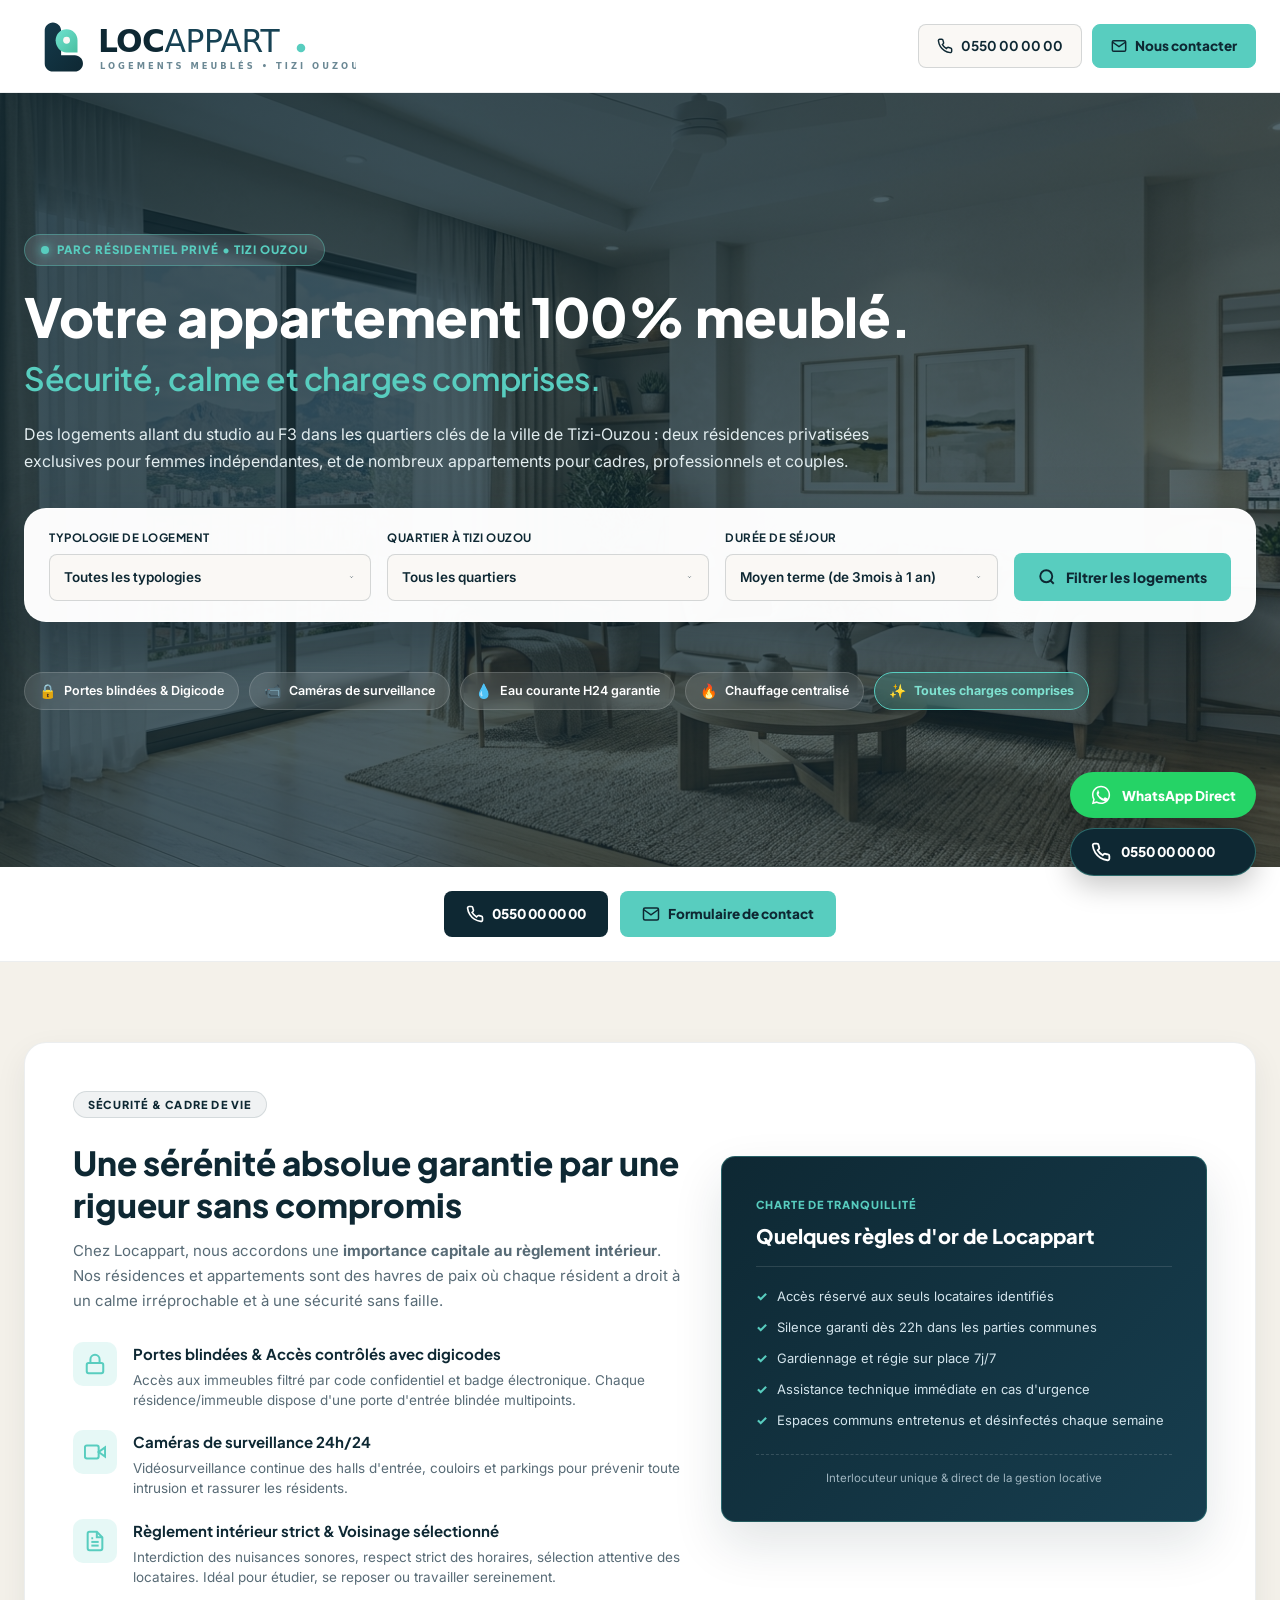
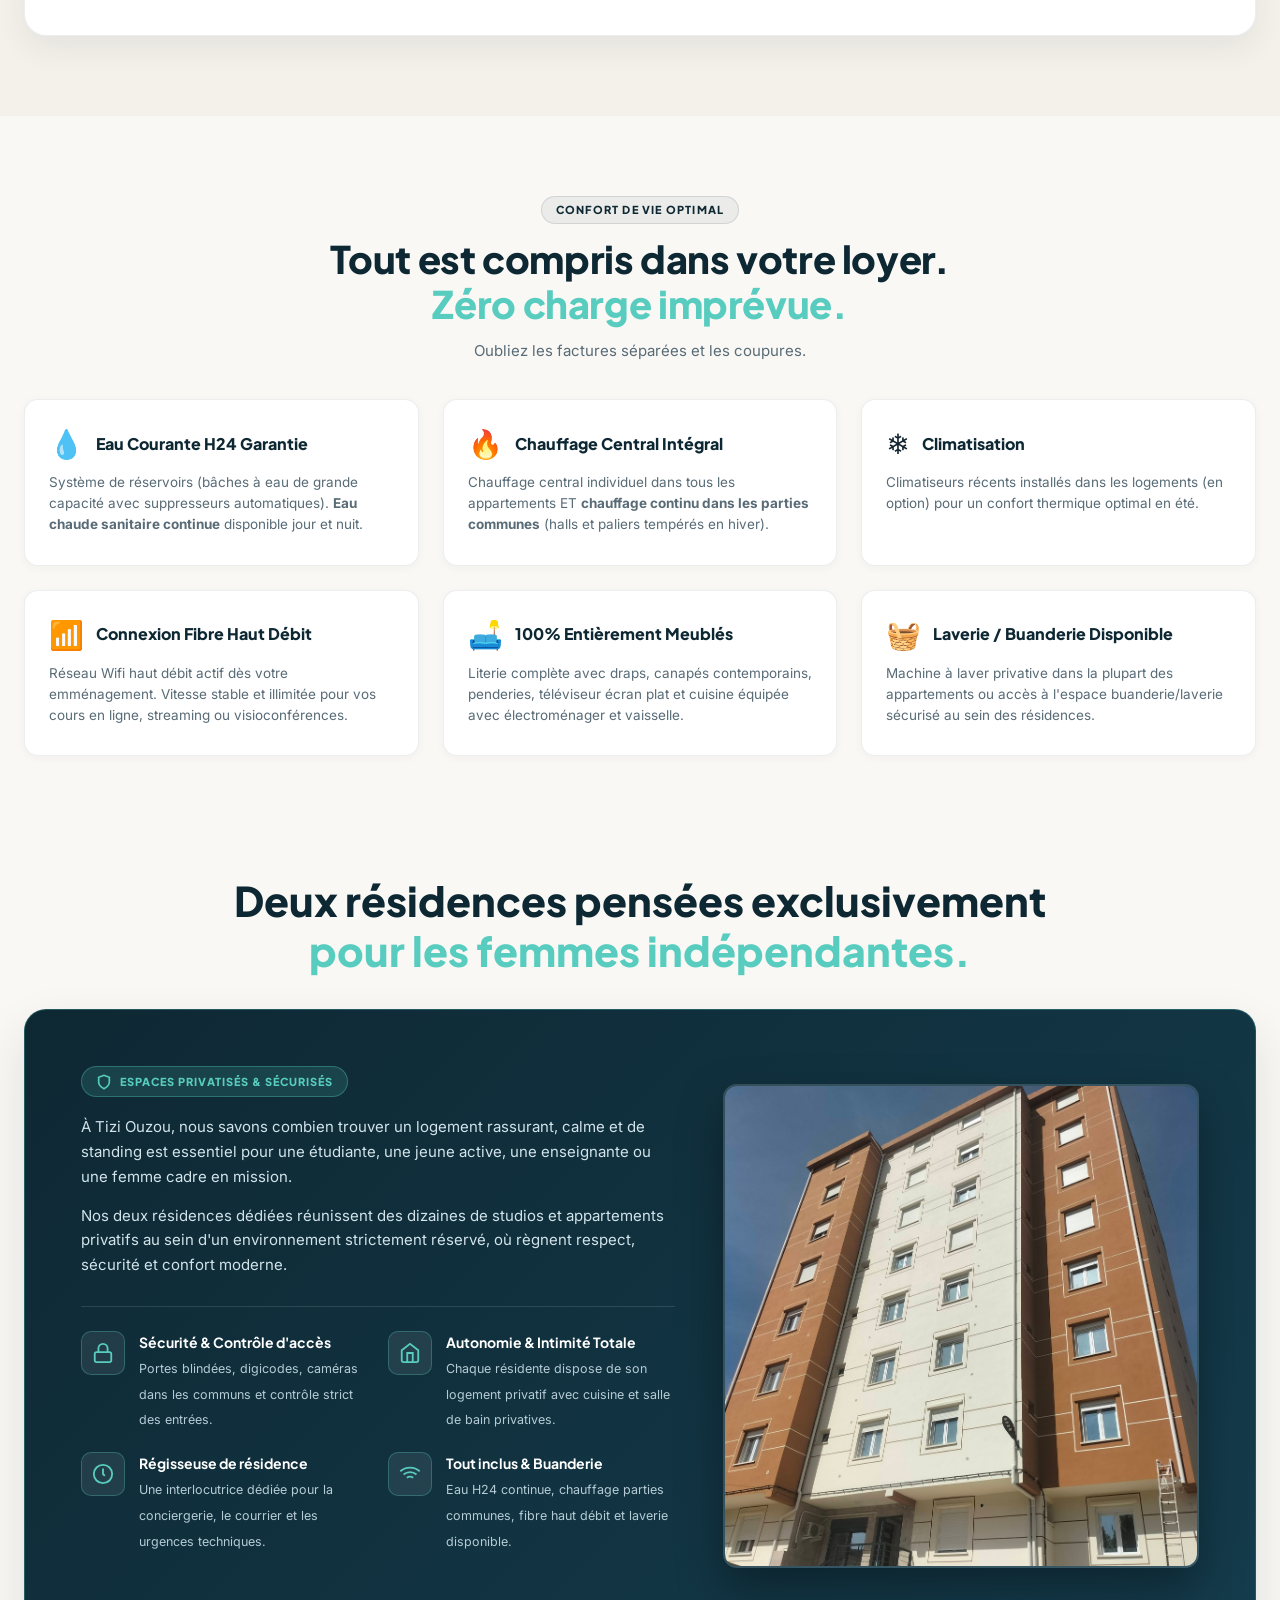
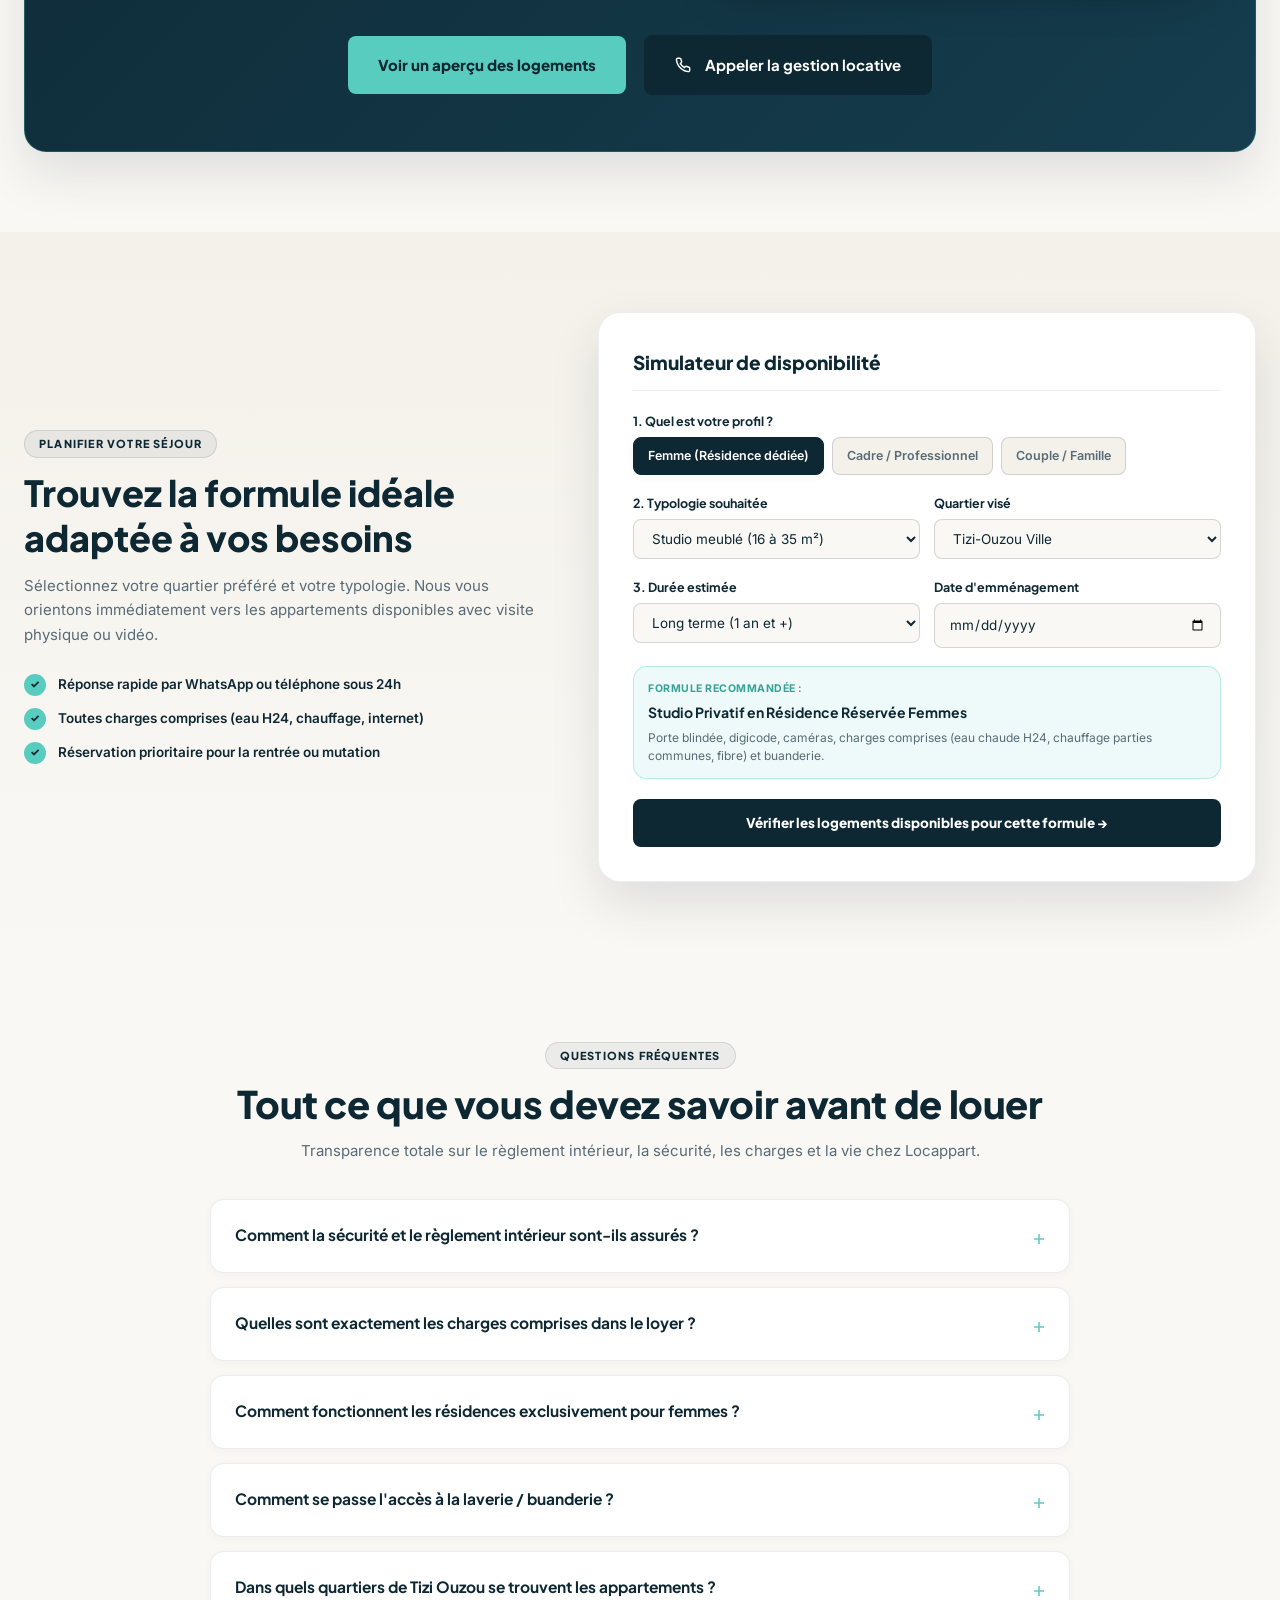
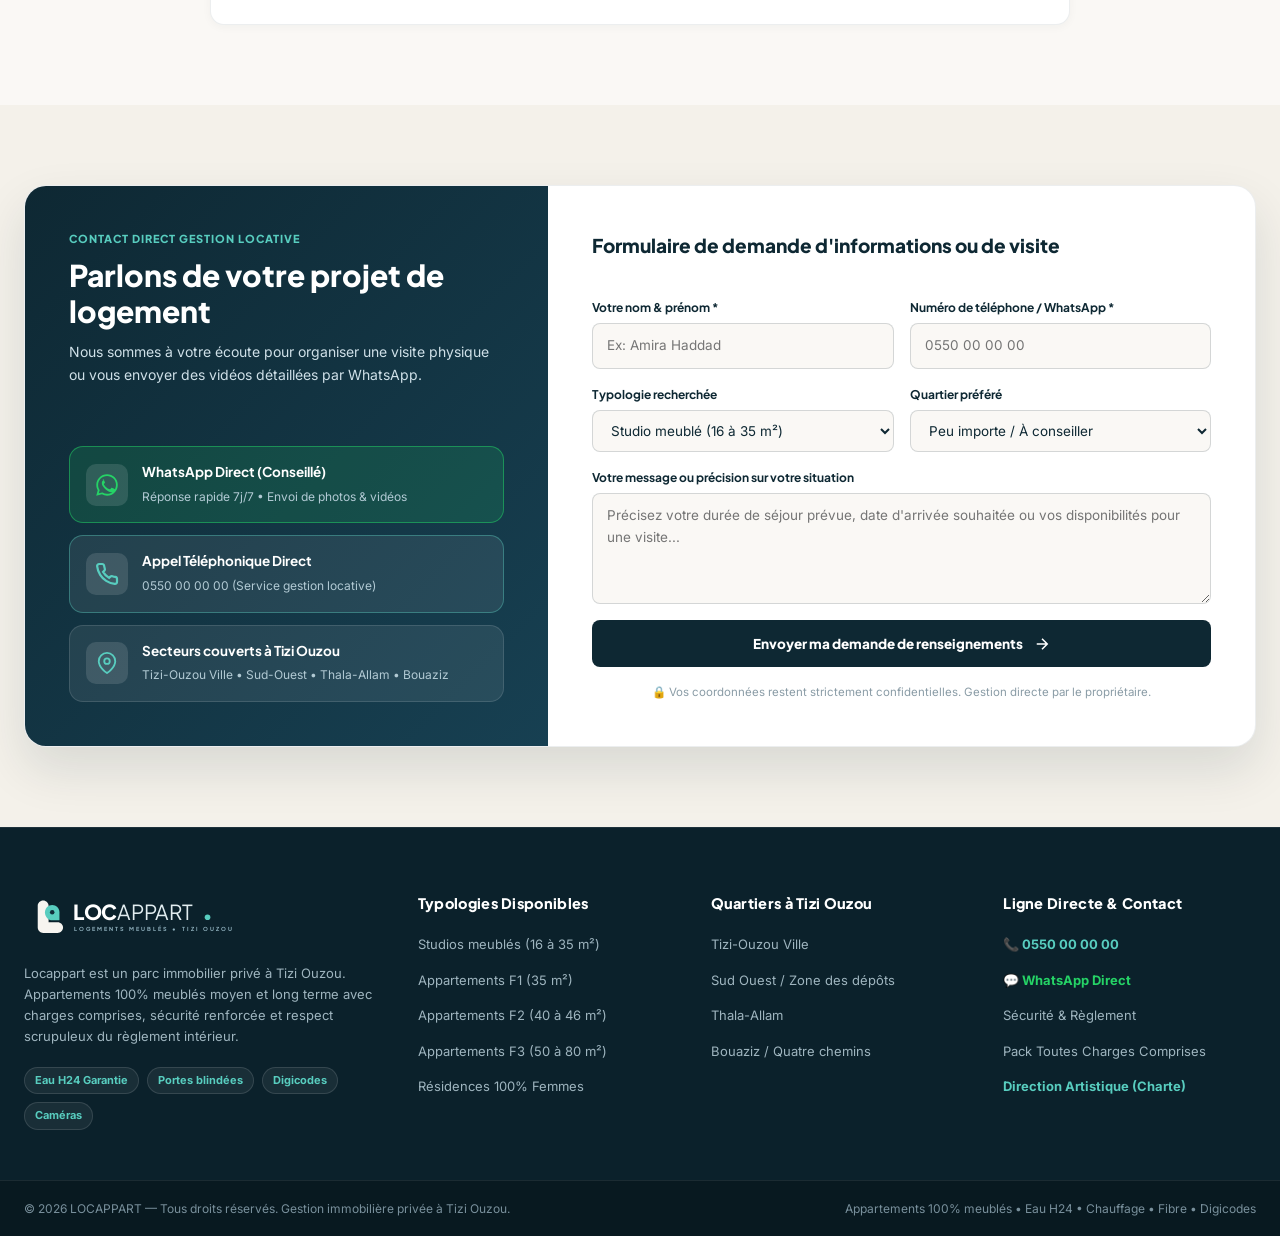
==== index.html @ fd41e1b0 "Add files via upload" ====
<!DOCTYPE html>
<html lang="fr">
<head>
  <meta charset="UTF-8">
  <meta name="viewport" content="width=device-width, initial-scale=1.0">
  <title>LOCAPPART — Location d'Appartements Meublés &amp; Résidences à Tizi Ouzou</title>
  <meta name="description" content="Locappart : appartements 100% meublés à Tizi Ouzou avec charges comprises (eau H24, chauffage central, fibre, clim). Résidences sécurisées réservées aux femmes, studios (16-35m²), F1 (35m²), F2 (40-46m²) et F3 (50-80m²).">
  <link rel="icon" type="image/svg+xml" href="assets/logos/final/favicon.svg">
  
  <!-- Polices Google Fonts : Plus Jakarta Sans & Inter -->
  <link rel="preconnect" href="https://fonts.googleapis.com">
  <link rel="preconnect" href="https://fonts.gstatic.com" crossorigin>
  <link href="https://fonts.googleapis.com/css2?family=Inter:wght@300;400;500;600;700&family=Plus+Jakarta+Sans:wght@400;500;600;700;800&display=swap" rel="stylesheet">
  
  <link rel="stylesheet" href="site.css">
</head>
<body>
  <!-- Toast Notification -->
  <div id="site-toast" class="site-toast" role="alert" aria-live="polite"></div>

  <!-- FLOATING QUICK CONTACT BAR (TEL + WHATSAPP EN AVANT) -->
  <div class="floating-contact-bar" id="floating-contact-bar">
    <a href="https://wa.me/213550000000?text=Bonjour%20Locappart,%20je%20souhaite%20des%20renseignements%20sur%20vos%20logements%20meubl%C3%A9s" target="_blank" rel="noopener noreferrer" class="float-btn float-whatsapp" title="Échanger directement par WhatsApp">
      <svg width="22" height="22" viewBox="0 0 24 24" fill="currentColor"><path d="M12.04 2C6.58 2 2.13 6.45 2.13 11.91C2.13 13.66 2.59 15.36 3.45 16.86L2.05 22L7.3 20.62C8.75 21.41 10.38 21.83 12.04 21.83C17.5 21.83 21.95 17.38 21.95 11.92C21.95 9.27 20.92 6.78 19.05 4.91C17.18 3.04 14.69 2 12.04 2M12.05 3.67C14.25 3.67 16.31 4.53 17.87 6.09C19.42 7.65 20.28 9.72 20.28 11.92C20.28 16.46 16.58 20.15 12.04 20.15C10.56 20.15 9.11 19.76 7.85 19L7.55 18.83L4.43 19.65L5.26 16.61L5.06 16.29C4.24 14.99 3.81 13.47 3.81 11.91C3.81 7.37 7.5 3.67 12.05 3.67M9.04 7.56C8.84 7.56 8.52 7.63 8.25 7.93C7.99 8.22 7.23 8.93 7.23 10.39C7.23 11.85 8.29 13.26 8.44 13.46C8.59 13.66 10.5 16.78 13.5 17.95C15.97 18.92 16.48 18.73 17.02 18.68C17.56 18.63 18.77 17.96 19.02 17.26C19.27 16.56 19.27 15.96 19.19 15.83C19.12 15.71 18.92 15.64 18.62 15.49C18.32 15.34 16.84 14.61 16.57 14.51C16.29 14.41 16.09 14.36 15.89 14.66C15.69 14.96 15.12 15.64 14.95 15.84C14.77 16.04 14.6 16.06 14.3 15.91C14 15.76 12.75 15.35 11.26 14.02C10.1 12.98 9.32 11.69 9.17 11.44C9.02 11.19 9.15 11.05 9.3 10.9C9.44 10.76 9.61 10.53 9.76 10.36C9.91 10.19 9.96 10.06 10.06 9.86C10.16 9.66 10.11 9.49 10.04 9.34C9.96 9.19 9.36 7.72 9.11 7.12C8.87 6.54 8.62 6.62 8.44 6.61C8.26 6.61 8.06 6.61 7.86 6.61L9.04 7.56Z"/></svg>
      <span class="float-label">WhatsApp Direct</span>
    </a>
    <a href="tel:+213550000000" class="float-btn float-phone" title="Appeler la gestion locative">
      <svg width="20" height="20" viewBox="0 0 24 24" fill="none" stroke="currentColor" stroke-width="2.2"><path d="M22 16.92v3a2 2 0 01-2.18 2 19.79 19.79 0 01-8.63-3.07 19.5 19.5 0 01-6-6 19.79 19.79 0 01-3.07-8.67A2 2 0 014.11 2h3a2 2 0 012 1.72 12.84 12.84 0 00.7 2.81 2 2 0 01-.45 2.11L8.09 9.91a16 16 0 006 6l1.27-1.27a2 2 0 012.11-.45 12.84 12.84 0 002.81.7A2 2 0 0122 16.92z"></path></svg>
      <span class="float-label">0550 00 00 00</span>
    </a>
  </div>

  <!-- NAVIGATION HEADER -->
  <header class="site-header" id="site-header">
    <div class="header-container">
      <!-- Logo officiel validé -->
      <a href="#accueil" class="brand-logo-link" aria-label="Retour à l'accueil Locappart">
        <img class="brand-logo-svg" src="assets/logos/final/logo-horizontal-light.svg" alt="Locappart — Logements meublés à Tizi Ouzou">
      </a>

      <!-- Actions Header : Appel direct + Bouton formulaire de contact -->
      <div class="header-actions">
        <a href="tel:+213550000000" class="btn-phone-header" title="Appeler directement la gestion locative">
          <svg width="16" height="16" viewBox="0 0 24 24" fill="none" stroke="currentColor" stroke-width="2.2"><path d="M22 16.92v3a2 2 0 01-2.18 2 19.79 19.79 0 01-8.63-3.07 19.5 19.5 0 01-6-6 19.79 19.79 0 01-3.07-8.67A2 2 0 014.11 2h3a2 2 0 012 1.72 12.84 12.84 0 00.7 2.81 2 2 0 01-.45 2.11L8.09 9.91a16 16 0 006 6l1.27-1.27a2 2 0 012.11-.45 12.84 12.84 0 002.81.7A2 2 0 0122 16.92z"></path></svg>
          <span class="header-phone-txt">0550 00 00 00</span>
        </a>
        <a href="#contact" class="btn-contact-header" title="Accéder au formulaire de contact">
          <svg width="16" height="16" viewBox="0 0 24 24" fill="none" stroke="currentColor" stroke-width="2.2"><path d="M4 4h16c1.1 0 2 .9 2 2v12c0 1.1-.9 2-2 2H4c-1.1 0-2-.9-2-2V6c0-1.1.9-2 2-2z"></path><polyline points="22,6 12,13 2,6"></polyline></svg>
          <span>Nous contacter</span>
        </a>
      </div>
    </div>
  </header>

  <main>
    <!-- HERO SECTION -->
    <section class="hero-section" id="accueil">
      <div class="hero-background-wrapper">
        <img src="assets/images/apt_living_room_1793132217045.jpg" alt="Appartement meublé de standing à Tizi Ouzou" class="hero-bg-img">
        <div class="hero-overlay"></div>
      </div>

      <div class="hero-container">
        <div class="hero-badge">
          <span class="pulse-dot"></span>
          <span>PARC RÉSIDENTIEL PRIVÉ • TIZI OUZOU</span>
        </div>

        <h1 class="hero-title">
          <span class="hero-title-main">Votre appartement 100% meublé.</span>
          <span class="hero-title-sub">Sécurité, calme et charges comprises.</span>
        </h1>

        <p class="hero-subtitle">
          Des logements allant du studio au F3 dans les quartiers clés de la ville de Tizi-Ouzou : deux résidences privatisées exclusives pour femmes indépendantes, et de nombreux appartements pour cadres, professionnels et couples.
        </p>

        <!-- Barre de recherche rapide & filtres interactifs -->
        <div class="search-filter-card" role="search">
          <div class="search-field">
            <label for="filter-type" class="search-label">Typologie de logement</label>
            <div class="select-wrapper">
              <select id="filter-type" class="search-select">
                <option value="all">Toutes les typologies</option>
                <option value="studio">Studios meublés (16 à 35 m²)</option>
                <option value="f1">F1 meublés (35 m²)</option>
                <option value="f2">F2 meublés (40 à 46 m²)</option>
                <option value="f3">F3 meublés (50 à 80 m²)</option>
                <option value="femme">Résidences Réservées Femmes</option>
              </select>
            </div>
          </div>

          <div class="search-field">
            <label for="filter-location" class="search-label">Quartier à Tizi Ouzou</label>
            <div class="select-wrapper">
              <select id="filter-location" class="search-select">
                <option value="all">Tous les quartiers</option>
                <option value="tizi-ville">Tizi-Ouzou Ville</option>
                <option value="sud-ouest">Sud Ouest / Zone des dépôts</option>
                <option value="thala-allam">Thala-Allam</option>
                <option value="bouaziz">Bouaziz / Quatre chemins</option>
              </select>
            </div>
          </div>

          <div class="search-field">
            <label for="filter-duration" class="search-label">Durée de séjour</label>
            <div class="select-wrapper">
              <select id="filter-duration" class="search-select">
                <option value="moyen">Moyen terme (de 3mois à 1 an)</option>
                <option value="long">Long terme (1an et +)</option>
              </select>
            </div>
          </div>

          <button type="button" class="search-submit-btn" id="btn-hero-search">
            <svg width="18" height="18" viewBox="0 0 24 24" fill="none" stroke="currentColor" stroke-width="2.5"><circle cx="11" cy="11" r="8"></circle><path d="M21 21l-4.35-4.35"></path></svg>
            <span>Filtrer les logements</span>
          </button>
        </div>

        <!-- Engagements Clés sous le Hero -->
        <div class="hero-highlights-strip">
          <div class="highlight-capsule">
            <span class="capsule-icon">🔒</span>
            <span>Portes blindées &amp; Digicode</span>
          </div>
          <div class="highlight-capsule">
            <span class="capsule-icon">📹</span>
            <span>Caméras de surveillance</span>
          </div>
          <div class="highlight-capsule">
            <span class="capsule-icon">💧</span>
            <span>Eau courante H24 garantie</span>
          </div>
          <div class="highlight-capsule">
            <span class="capsule-icon">🔥</span>
            <span>Chauffage centralisé</span>
          </div>
          <div class="highlight-capsule capsule-accent">
            <span class="capsule-icon">✨</span>
            <span>Toutes charges comprises</span>
          </div>
        </div>

      </div>
    </section>

    <!-- BANNIÈRE DE CONTACT RAPIDE : TÉLÉPHONE & CONTACT MIS EN AVANT -->
    <section class="section-quick-cta">
      <div class="section-container">
        <div class="quick-cta-bar">
          <div class="cta-bar-actions">
            <a href="tel:+213550000000" class="btn-cta-phone">
              <svg width="18" height="18" viewBox="0 0 24 24" fill="none" stroke="currentColor" stroke-width="2.2"><path d="M22 16.92v3a2 2 0 01-2.18 2 19.79 19.79 0 01-8.63-3.07 19.5 19.5 0 01-6-6 19.79 19.79 0 01-3.07-8.67A2 2 0 014.11 2h3a2 2 0 012 1.72 12.84 12.84 0 00.7 2.81 2 2 0 01-.45 2.11L8.09 9.91a16 16 0 006 6l1.27-1.27a2 2 0 012.11-.45 12.84 12.84 0 002.81.7A2 2 0 0122 16.92z"></path></svg>
              <span>0550 00 00 00</span>
            </a>
            <a href="#contact" class="btn-cta-contact">
              <svg width="18" height="18" viewBox="0 0 24 24" fill="none" stroke="currentColor" stroke-width="2"><path d="M4 4h16c1.1 0 2 .9 2 2v12c0 1.1-.9 2-2 2H4c-1.1 0-2-.9-2-2V6c0-1.1.9-2 2-2z"></path><polyline points="22,6 12,13 2,6"></polyline></svg>
              <span>Formulaire de contact</span>
            </a>
          </div>
        </div>
      </div>
    </section>

    <!-- SECTION FOCUS SÉCURITÉ, SÉRÉNITÉ & RÈGLEMENT INTÉRIEUR -->
    <section class="section-security" id="securite">
      <div class="section-container">
        
        <div class="security-box">
          <div class="security-text-col">
            <span class="section-pill">SÉCURITÉ &amp; CADRE DE VIE</span>
            <h2 class="security-title">Une sérénité absolue garantie par une rigueur sans compromis</h2>
            <p class="security-lead">
              Chez Locappart, nous accordons une <strong>importance capitale au règlement intérieur</strong>. Nos résidences et appartements sont des havres de paix où chaque résident a droit à un calme irréprochable et à une sécurité sans faille.
            </p>

            <div class="security-points-list">
              <div class="sec-point">
                <div class="sec-icon">
                  <svg width="22" height="22" viewBox="0 0 24 24" fill="none" stroke="#58CDBF" stroke-width="2.2"><rect x="3" y="11" width="18" height="11" rx="2" ry="2"></rect><path d="M7 11V7a5 5 0 0110 0v4"></path></svg>
                </div>
                <div class="sec-content">
                  <strong>Portes blindées &amp; Accès contrôlés avec digicodes</strong>
                  <p>Accès aux immeubles filtré par code confidentiel et badge électronique. Chaque résidence/immeuble dispose d'une porte d'entrée blindée multipoints.</p>
                </div>
              </div>

              <div class="sec-point">
                <div class="sec-icon">
                  <svg width="22" height="22" viewBox="0 0 24 24" fill="none" stroke="#58CDBF" stroke-width="2.2"><path d="M23 7l-7 5 7 5V7z"></path><rect x="1" y="5" width="15" height="14" rx="2" ry="2"></rect></svg>
                </div>
                <div class="sec-content">
                  <strong>Caméras de surveillance 24h/24</strong>
                  <p>Vidéosurveillance continue des halls d'entrée, couloirs et parkings pour prévenir toute intrusion et rassurer les résidents.</p>
                </div>
              </div>

              <div class="sec-point">
                <div class="sec-icon">
                  <svg width="22" height="22" viewBox="0 0 24 24" fill="none" stroke="#58CDBF" stroke-width="2.2"><path d="M14 2H6a2 2 0 00-2 2v16a2 2 0 002 2h12a2 2 0 002-2V8z"></path><polyline points="14 2 14 8 20 8"></polyline><line x1="16" y1="13" x2="8" y2="13"></line><line x1="16" y1="17" x2="8" y2="17"></line><polyline points="10 9 9 9 8 9"></polyline></svg>
                </div>
                <div class="sec-content">
                  <strong>Règlement intérieur strict &amp; Voisinage sélectionné</strong>
                  <p>Interdiction des nuisances sonores, respect strict des horaires, sélection attentive des locataires. Idéal pour étudier, se reposer ou travailler sereinement.</p>
                </div>
              </div>
            </div>
          </div>

          <div class="security-card-visual">
            <div class="residence-rule-card">
              <div class="rule-card-header">
                <span class="rule-badge">CHARTE DE TRANQUILLITÉ</span>
                <h4>Quelques règles d'or de Locappart</h4>
              </div>
              <ul class="rule-list">
                <li><span class="check-mark">✓</span> Accès réservé aux seuls locataires identifiés</li>
                <li><span class="check-mark">✓</span> Silence garanti dès 22h dans les parties communes</li>
                <li><span class="check-mark">✓</span> Gardiennage et régie sur place 7j/7</li>
                <li><span class="check-mark">✓</span> Assistance technique immédiate en cas d'urgence</li>
                <li><span class="check-mark">✓</span> Espaces communs entretenus et désinfectés chaque semaine</li>
              </ul>
              <div class="rule-card-footer">
                <span>Interlocuteur unique &amp; direct de la gestion locative</span>
              </div>
            </div>
          </div>
        </div>

      </div>
    </section>

    <!-- SECTION TOUT COMPRIS : CHARGES, EAU H24, CHAUFFAGE & INTERNET -->
    <section class="section-all-inclusive" id="charges-comprises">
      <div class="section-container">
        
        <div class="section-heading-center">
          <span class="section-pill">CONFORT DE VIE OPTIMAL</span>
          <h2 class="section-title">
            <span class="title-block">Tout est compris dans votre loyer.</span>
            <span class="title-block title-accent">Zéro charge imprévue.</span>
          </h2>
          <p class="section-subtitle">
            Oubliez les factures séparées et les coupures.
          </p>
        </div>

        <div class="inclusive-grid">
          
          <div class="inclusive-card">
            <div class="inclusive-card-header">
              <span class="inclusive-emoji">💧</span>
              <h3 class="inclusive-name">Eau Courante H24 Garantie</h3>
            </div>
            <p class="inclusive-text">
              Système de réservoirs (bâches à eau de grande capacité avec suppresseurs automatiques). <strong>Eau chaude sanitaire continue</strong> disponible jour et nuit.
            </p>
          </div>

          <div class="inclusive-card">
            <div class="inclusive-card-header">
              <span class="inclusive-emoji">🔥</span>
              <h3 class="inclusive-name">Chauffage Central Intégral</h3>
            </div>
            <p class="inclusive-text">
              Chauffage central individuel dans tous les appartements ET <strong>chauffage continu dans les parties communes</strong> (halls et paliers tempérés en hiver).
            </p>
          </div>

          <div class="inclusive-card">
            <div class="inclusive-card-header">
              <span class="inclusive-emoji">❄️</span>
              <h3 class="inclusive-name">Climatisation</h3>
            </div>
            <p class="inclusive-text">
              Climatiseurs récents installés dans les logements (en option) pour un confort thermique optimal en été.
            </p>
          </div>

          <div class="inclusive-card">
            <div class="inclusive-card-header">
              <span class="inclusive-emoji">📶</span>
              <h3 class="inclusive-name">Connexion Fibre Haut Débit</h3>
            </div>
            <p class="inclusive-text">
              Réseau Wifi haut débit actif dès votre emménagement. Vitesse stable et illimitée pour vos cours en ligne, streaming ou visioconférences.
            </p>
          </div>

          <div class="inclusive-card">
            <div class="inclusive-card-header">
              <span class="inclusive-emoji">🛋️</span>
              <h3 class="inclusive-name">100% Entièrement Meublés</h3>
            </div>
            <p class="inclusive-text">
              Literie complète avec draps, canapés contemporains, penderies, téléviseur écran plat et cuisine équipée avec électroménager et vaisselle.
            </p>
          </div>

          <div class="inclusive-card">
            <div class="inclusive-card-header">
              <span class="inclusive-emoji">🧺</span>
              <h3 class="inclusive-name">Laverie / Buanderie Disponible</h3>
            </div>
            <p class="inclusive-text">
              Machine à laver privative dans la plupart des appartements ou accès à l'espace buanderie/laverie sécurisé au sein des résidences.
            </p>
          </div>

        </div>

      </div>
    </section>

    <!-- SECTION FOCUS : LES 2 RÉSIDENCES EXCLUSIVEMENT RÉSERVÉES AUX FEMMES -->
    <section class="section-residence-women" id="residences-femmes">
      <div class="section-container">
        <h2 class="spotlight-section-title">
          <span class="spotlight-title-line">Deux résidences pensées exclusivement</span>
          <span class="spotlight-title-line spotlight-title-accent">pour les femmes indépendantes.</span>
        </h2>

        <div class="women-spotlight-card">
          <div class="spotlight-content">
            <div class="spotlight-badge spotlight-badge-text">
              <svg width="16" height="16" viewBox="0 0 24 24" fill="none" stroke="currentColor" stroke-width="2.5"><path d="M12 22s8-4 8-10V5l-8-3-8 3v7c0 6 8 10 8 10z"></path></svg>
              <span>ESPACES PRIVATISÉS &amp; SÉCURISÉS</span>
            </div>
            <p class="spotlight-text">
              À Tizi Ouzou, nous savons combien trouver un logement rassurant, calme et de standing est essentiel pour une étudiante, une jeune active, une enseignante ou une femme cadre en mission.
            </p>
            <p class="spotlight-text">
              Nos deux résidences dédiées réunissent des dizaines de studios et appartements privatifs au sein d'un environnement strictement réservé, où règnent respect, sécurité et confort moderne.
            </p>

            <div class="guarantees-grid">
              <div class="guarantee-item">
                <div class="guarantee-icon">
                  <svg width="22" height="22" viewBox="0 0 24 24" fill="none" stroke="#58CDBF" stroke-width="2"><rect x="3" y="11" width="18" height="11" rx="2" ry="2"></rect><path d="M7 11V7a5 5 0 0110 0v4"></path></svg>
                </div>
                <div>
                  <strong>Sécurité &amp; Contrôle d'accès</strong>
                  <span>Portes blindées, digicodes, caméras dans les communs et contrôle strict des entrées.</span>
                </div>
              </div>

              <div class="guarantee-item">
                <div class="guarantee-icon">
                  <svg width="22" height="22" viewBox="0 0 24 24" fill="none" stroke="#58CDBF" stroke-width="2"><path d="M3 9l9-7 9 7v11a2 2 0 01-2 2H5a2 2 0 01-2-2z"></path><polyline points="9 22 9 12 15 12 15 22"></polyline></svg>
                </div>
                <div>
                  <strong>Autonomie &amp; Intimité Totale</strong>
                  <span>Chaque résidente dispose de son logement privatif avec cuisine et salle de bain privatives.</span>
                </div>
              </div>

              <div class="guarantee-item">
                <div class="guarantee-icon">
                  <svg width="22" height="22" viewBox="0 0 24 24" fill="none" stroke="#58CDBF" stroke-width="2"><circle cx="12" cy="12" r="10"></circle><polyline points="12 6 12 12 14 14"></polyline></svg>
                </div>
                <div>
                  <strong>Régisseuse de résidence</strong>
                  <span>Une interlocutrice dédiée pour la conciergerie, le courrier et les urgences techniques.</span>
                </div>
              </div>

              <div class="guarantee-item">
                <div class="guarantee-icon">
                  <svg width="22" height="22" viewBox="0 0 24 24" fill="none" stroke="#58CDBF" stroke-width="2"><path d="M5 12.55a11 11 0 0114.08 0M1.42 9a16 16 0 0121.16 0M8.53 16.11a6 6 0 016.95 0M12 20h.01"></path></svg>
                </div>
                <div>
                  <strong>Tout inclus &amp; Buanderie</strong>
                  <span>Eau H24 continue, chauffage parties communes, fibre haut débit et laverie disponible.</span>
                </div>
              </div>
            </div>
          </div>

          <div class="spotlight-visual">
            <div class="spotlight-image-card">
              <img src="assets/images/738335356_122189694764906431_7431007184578968364_n.jpg" alt="Façade de la Résidence sécurisée Locappart à Tizi Ouzou" class="spotlight-main-img">
            </div>
          </div>

          <div class="spotlight-cta-row spotlight-cta-row-outside">
          <a href="#contact" class="btn-spotlight-primary">
            Voir un aperçu des logements
          </a>
          <a href="tel:+213550000000" class="btn-spotlight-secondary">
            <svg width="16" height="16" viewBox="0 0 24 24" fill="none" stroke="currentColor" stroke-width="2.2" aria-hidden="true"><path d="M22 16.92v3a2 2 0 01-2.18 2 19.79 19.79 0 01-8.63-3.07 19.5 19.5 0 01-6-6 19.79 19.79 0 01-3.07-8.67A2 2 0 014.11 2h3a2 2 0 012 1.72 12.84 12.84 0 00.7 2.81 2 2 0 01-.45 2.11L8.09 9.91a16 16 0 006 6l1.27-1.27a2 2 0 012.11-.45 12.84 12.84 0 002.81.7A2 2 0 0122 16.92z"></path></svg>
            Appeler la gestion locative
          </a>
          </div>
        </div>
      </div>
    </section>

    <!-- SECTION CATALOGUE DES LOGEMENTS supprimée à la demande -->

    <!-- SECTION SIMULATEUR DE SÉJOUR -->
    <section class="section-simulator" id="simulateur">
      <div class="section-container">
        
        <div class="simulator-layout">
          
          <div class="simulator-text">
            <span class="section-pill">PLANIFIER VOTRE SÉJOUR</span>
            <h2 class="simulator-title">Trouvez la formule idéale adaptée à vos besoins</h2>
            <p class="simulator-desc">
              Sélectionnez votre quartier préféré et votre typologie. Nous vous orientons immédiatement vers les appartements disponibles avec visite physique ou vidéo.
            </p>

            <div class="simulator-bullet-points">
              <div class="sim-bullet">
                <span class="bullet-check">✓</span>
                <span>Réponse rapide par WhatsApp ou téléphone sous 24h</span>
              </div>
              <div class="sim-bullet">
                <span class="bullet-check">✓</span>
                <span>Toutes charges comprises (eau H24, chauffage, internet)</span>
              </div>
              <div class="sim-bullet">
                <span class="bullet-check">✓</span>
                <span>Réservation prioritaire pour la rentrée ou mutation</span>
              </div>
            </div>
          </div>

          <div class="simulator-card">
            <form id="stay-simulator-form" class="sim-form">
              <h3 class="sim-form-title">Simulateur de disponibilité</h3>
              
              <div class="sim-group">
                <label class="sim-label">1. Quel est votre profil ?</label>
                <div class="radio-chips-group">
                  <label class="chip-label">
                    <input type="radio" name="sim-profile" value="femme" checked>
                    <span class="chip-text">Femme (Résidence dédiée)</span>
                  </label>
                  <label class="chip-label">
                    <input type="radio" name="sim-profile" value="cadre">
                    <span class="chip-text">Cadre / Professionnel</span>
                  </label>
                  <label class="chip-label">
                    <input type="radio" name="sim-profile" value="couple">
                    <span class="chip-text">Couple / Famille</span>
                  </label>
                </div>
              </div>

              <div class="sim-row-2">
                <div class="sim-group">
                  <label class="sim-label" for="sim-room-type">2. Typologie souhaitée</label>
                  <select id="sim-room-type" class="sim-input" required>
                    <option value="studio">Studio meublé (16 à 35 m²)</option>
                    <option value="f1">F1 meublé (35 m²)</option>
                    <option value="f2">F2 meublé (40 à 46 m²)</option>
                    <option value="f3">F3 standing (50 à 80 m²)</option>
                  </select>
                </div>

                <div class="sim-group">
                  <label class="sim-label" for="sim-location-select">Quartier visé</label>
                  <select id="sim-location-select" class="sim-input" required>
                    <option value="tizi-ville">Tizi-Ouzou Ville</option>
                    <option value="sud-ouest">Sud Ouest / Zone dépôts</option>
                    <option value="thala-allam">Thala-Allam</option>
                    <option value="bouaziz">Bouaziz / 4 Chemins</option>
                  </select>
                </div>
              </div>

              <div class="sim-row-2">
                <div class="sim-group">
                  <label class="sim-label" for="sim-duration-select">3. Durée estimée</label>
                  <select id="sim-duration-select" class="sim-input" required>
                    <option value="moyen">Moyen terme (1 à 3 mois)</option>
                    <option value="semestre">Semestre (4 à 6 mois)</option>
                    <option value="annuel" selected>Long terme (1 an et +)</option>
                  </select>
                </div>
                <div class="sim-group">
                  <label class="sim-label" for="sim-start-date">Date d'emménagement</label>
                  <input type="date" id="sim-start-date" class="sim-input" required>
                </div>
              </div>

              <div class="sim-summary-box" id="sim-summary">
                <div class="summary-line">
                  <span class="sum-tag">Formule recommandée :</span>
                  <strong id="sum-result-title">Studio Privatif en Résidence Réservée Femmes</strong>
                </div>
                <p class="sum-sub" id="sum-result-desc">
                  Porte blindée, digicode, caméras, charges comprises (eau chaude H24, chauffage parties communes, fibre) et buanderie.
                </p>
              </div>

              <button type="submit" class="btn-submit-simulator">
                <span>Vérifier les logements disponibles pour cette formule →</span>
              </button>
            </form>
          </div>

        </div>

      </div>
    </section>

    <!-- SECTION FAQ INTERACTIVE -->
    <section class="section-faq" id="faq">
      <div class="section-container">
        
        <div class="section-heading-center">
          <span class="section-pill">QUESTIONS FRÉQUENTES</span>
          <h2 class="section-title">Tout ce que vous devez savoir avant de louer</h2>
          <p class="section-subtitle">
            Transparence totale sur le règlement intérieur, la sécurité, les charges et la vie chez Locappart.
          </p>
        </div>

        <div class="faq-accordion-wrapper">
          
          <div class="faq-item">
            <button class="faq-trigger" aria-expanded="false">
              <span>Comment la sécurité et le règlement intérieur sont-ils assurés ?</span>
              <span class="faq-chevron">+</span>
            </button>
            <div class="faq-answer">
              <p>
                La tranquillité de nos locataires est non négociable. Tous nos immeubles sont équipés de <strong>portes blindées</strong>, de <strong>digicodes d'accès sécurisés</strong> et de <strong>caméras de surveillance dans les parties communes</strong> (halls et paliers). Un règlement intérieur strict régit la vie des résidences : interdiction formelle du tapage nocturne, respect du voisinage et filtrage strict des visiteurs extérieurs.
              </p>
            </div>
          </div>

          <div class="faq-item">
            <button class="faq-trigger" aria-expanded="false">
              <span>Quelles sont exactement les charges comprises dans le loyer ?</span>
              <span class="faq-chevron">+</span>
            </button>
            <div class="faq-answer">
              <p>
                <strong>Toutes les charges courantes sont incluses dans le montant du loyer</strong> : eau courante H24 (avec réserve d'eau et suppresseur), eau chaude continue, chauffage central individuel et chauffage des parties communes, connexion internet fibre optique très haut débit, ainsi que l'entretien et l'éclairage hebdomadaire des communs. Vous n'avez aucune facture supplémentaire surprise.
              </p>
            </div>
          </div>

          <div class="faq-item">
            <button class="faq-trigger" aria-expanded="false">
              <span>Comment fonctionnent les résidences exclusivement pour femmes ?</span>
              <span class="faq-chevron">+</span>
            </button>
            <div class="faq-answer">
              <p>
                Nos deux résidences féminines sont strictement réservées aux femmes indépendantes (étudiantes universitaires, médecins internes, enseignantes, fonctionnaires et cadres). L'accès y est filtré et une régisseuse sur place veille à l'ordre, au respect mutuel et à l'assistance quotidienne.
              </p>
            </div>
          </div>

          <div class="faq-item">
            <button class="faq-trigger" aria-expanded="false">
              <span>Comment se passe l'accès à la laverie / buanderie ?</span>
              <span class="faq-chevron">+</span>
            </button>
            <div class="faq-answer">
              <p>
                Selon la typologie du logement choisi, vous disposez soit d'une <strong>machine à laver privative</strong> installée directement dans l'appartement (F1, F2, F3), soit d'un accès sécurisé à l'<strong>espace buanderie/laverie collectif</strong> réservé aux résidentes au sein de l'immeuble.
              </p>
            </div>
          </div>

          <div class="faq-item">
            <button class="faq-trigger" aria-expanded="false">
              <span>Dans quels quartiers de Tizi Ouzou se trouvent les appartements ?</span>
              <span class="faq-chevron">+</span>
            </button>
            <div class="faq-answer">
              <p>
                Nos logements sont idéalement implantés dans 4 secteurs stratégiques de Tizi Ouzou : <strong>Tizi-Ouzou ville</strong> (hyper-centre &amp; université), <strong>Sud Ouest / Zone des dépôts</strong> (accès facile et calme), <strong>Thala-Allam</strong> (résidentiel et verdoyant), et <strong>Bouaziz / Quatre chemins</strong> (carrefour dynamique avec tous les commerces).
              </p>
            </div>
          </div>

        </div>

      </div>
    </section>

    <!-- SECTION CONTACT & RÉSERVATION PAR TÉLÉPHONE / WHATSAPP -->
    <section class="section-contact" id="contact">
      <div class="section-container">
        
        <div class="contact-card-wrapper">
          
          <div class="contact-info-col">
            <div class="contact-brand">
              <span class="contact-pill">CONTACT DIRECT GESTION LOCATIVE</span>
              <h2 class="contact-title">Parlons de votre projet de logement</h2>
              <p class="contact-desc">
                Nous sommes à votre écoute pour organiser une visite physique ou vous envoyer des vidéos détaillées par WhatsApp.
              </p>
            </div>

            <div class="contact-channels">
              <a href="https://wa.me/213550000000?text=Bonjour%20Locappart,%20je%20souhaite%20des%20informations%20sur%20vos%20appartements%20meubl%C3%A9s" target="_blank" rel="noopener noreferrer" class="contact-channel-card whatsapp-highlight">
                <div class="ch-icon">
                  <svg width="26" height="26" viewBox="0 0 24 24" fill="currentColor"><path d="M12.04 2C6.58 2 2.13 6.45 2.13 11.91C2.13 13.66 2.59 15.36 3.45 16.86L2.05 22L7.3 20.62C8.75 21.41 10.38 21.83 12.04 21.83C17.5 21.83 21.95 17.38 21.95 11.92C21.95 9.27 20.92 6.78 19.05 4.91C17.18 3.04 14.69 2 12.04 2M12.05 3.67C14.25 3.67 16.31 4.53 17.87 6.09C19.42 7.65 20.28 9.72 20.28 11.92C20.28 16.46 16.58 20.15 12.04 20.15C10.56 20.15 9.11 19.76 7.85 19L7.55 18.83L4.43 19.65L5.26 16.61L5.06 16.29C4.24 14.99 3.81 13.47 3.81 11.91C3.81 7.37 7.5 3.67 12.05 3.67M9.04 7.56C8.84 7.56 8.52 7.63 8.25 7.93C7.99 8.22 7.23 8.93 7.23 10.39C7.23 11.85 8.29 13.26 8.44 13.46C8.59 13.66 10.5 16.78 13.5 17.95C15.97 18.92 16.48 18.73 17.02 18.68C17.56 18.63 18.77 17.96 19.02 17.26C19.27 16.56 19.27 15.96 19.19 15.83C19.12 15.71 18.92 15.64 18.62 15.49C18.32 15.34 16.84 14.61 16.57 14.51C16.29 14.41 16.09 14.36 15.89 14.66C15.69 14.96 15.12 15.64 14.95 15.84C14.77 16.04 14.6 16.06 14.3 15.91C14 15.76 12.75 15.35 11.26 14.02C10.1 12.98 9.32 11.69 9.17 11.44C9.02 11.19 9.15 11.05 9.3 10.9C9.44 10.76 9.61 10.53 9.76 10.36C9.91 10.19 9.96 10.06 10.06 9.86C10.16 9.66 10.11 9.49 10.04 9.34C9.96 9.19 9.36 7.72 9.11 7.12C8.87 6.54 8.62 6.62 8.44 6.61C8.26 6.61 8.06 6.61 7.86 6.61L9.04 7.56Z"/></svg>
                </div>
                <div>
                  <strong>WhatsApp Direct (Conseillé)</strong>
                  <span>Réponse rapide 7j/7 • Envoi de photos &amp; vidéos</span>
                </div>
              </a>

              <a href="tel:+213550000000" class="contact-channel-card phone-highlight">
                <div class="ch-icon">
                  <svg width="24" height="24" viewBox="0 0 24 24" fill="none" stroke="currentColor" stroke-width="2.2"><path d="M22 16.92v3a2 2 0 01-2.18 2 19.79 19.79 0 01-8.63-3.07 19.5 19.5 0 01-6-6 19.79 19.79 0 01-3.07-8.67A2 2 0 014.11 2h3a2 2 0 012 1.72 12.84 12.84 0 00.7 2.81 2 2 0 01-.45 2.11L8.09 9.91a16 16 0 006 6l1.27-1.27a2 2 0 012.11-.45 12.84 12.84 0 002.81.7A2 2 0 0122 16.92z"></path></svg>
                </div>
                <div>
                  <strong>Appel Téléphonique Direct</strong>
                  <span>0550 00 00 00 (Service gestion locative)</span>
                </div>
              </a>

              <div class="contact-channel-card">
                <div class="ch-icon">
                  <svg width="22" height="22" viewBox="0 0 24 24" fill="none" stroke="currentColor" stroke-width="2"><path d="M21 10c0 7-9 13-9 13s-9-6-9-13a9 9 0 0118 0z"></path><circle cx="12" cy="10" r="3"></circle></svg>
                </div>
                <div>
                  <strong>Secteurs couverts à Tizi Ouzou</strong>
                  <span>Tizi-Ouzou Ville • Sud-Ouest • Thala-Allam • Bouaziz</span>
                </div>
              </div>
            </div>
          </div>

          <div class="contact-form-col">
            <form id="main-contact-form" class="site-contact-form">
              <h3 class="form-heading">Formulaire de demande d'informations ou de visite</h3>
              
              <div class="form-row">
                <div class="form-field">
                  <label for="contact-name" class="field-label">Votre nom &amp; prénom *</label>
                  <input type="text" id="contact-name" class="field-input" placeholder="Ex: Amira Haddad" required>
                </div>
                <div class="form-field">
                  <label for="contact-phone" class="field-label">Numéro de téléphone / WhatsApp *</label>
                  <input type="tel" id="contact-phone" class="field-input" placeholder="0550 00 00 00" required>
                </div>
              </div>

              <div class="form-row">
                <div class="form-field">
                  <label for="contact-interest" class="field-label">Typologie recherchée</label>
                  <select id="contact-interest" class="field-input">
                    <option value="studio">Studio meublé (16 à 35 m²)</option>
                    <option value="f1">F1 meublé (35 m²)</option>
                    <option value="f2">F2 meublé (40 à 46 m²)</option>
                    <option value="f3">F3 meublé (50 à 80 m²)</option>
                    <option value="residence-femme">Résidence Réservée Femmes</option>
                  </select>
                </div>
                <div class="form-field">
                  <label for="contact-zone" class="field-label">Quartier préféré</label>
                  <select id="contact-zone" class="field-input">
                    <option value="indifferent">Peu importe / À conseiller</option>
                    <option value="tizi-ville">Tizi-Ouzou Ville</option>
                    <option value="sud-ouest">Sud Ouest / Zone des dépôts</option>
                    <option value="thala-allam">Thala-Allam</option>
                    <option value="bouaziz">Bouaziz / Quatre chemins</option>
                  </select>
                </div>
              </div>

              <div class="form-field">
                <label for="contact-message" class="field-label">Votre message ou précision sur votre situation</label>
                <textarea id="contact-message" class="field-input field-textarea" rows="4" placeholder="Précisez votre durée de séjour prévue, date d'arrivée souhaitée ou vos disponibilités pour une visite..."></textarea>
              </div>

              <button type="submit" class="btn-submit-contact">
                <span>Envoyer ma demande de renseignements</span>
                <svg width="18" height="18" viewBox="0 0 24 24" fill="none" stroke="currentColor" stroke-width="2"><path d="M5 12h14M12 5l7 7-7 7"></path></svg>
              </button>
              
              <span class="form-privacy-note">
                🔒 Vos coordonnées restent strictement confidentielles. Gestion directe par le propriétaire.
              </span>
            </form>
          </div>

        </div>

      </div>
    </section>
  </main>

  <!-- MODAL DÉTAILS D'UN LOGEMENT (Dynamique) -->
  <div class="modal-backdrop" id="property-modal" role="dialog" aria-modal="true" aria-hidden="true">
    <div class="modal-box">
      <button class="modal-close-btn" id="modal-close" aria-label="Fermer la modal">×</button>
      
      <div class="modal-content" id="modal-dynamic-content">
        <!-- Rempli dynamiquement par site.js -->
      </div>
    </div>
  </div>

  <!-- PIED DE PAGE DU SITE -->
  <footer class="site-footer">
    <div class="footer-container">
      
      <div class="footer-brand-col">
        <a href="#" class="footer-logo">
          <!-- Logo version sombre -->
          <svg viewBox="0 0 350 76" fill="none" width="220" height="48">
            <g transform="translate(6, 6) scale(0.72)">
              <path d="M22 22C22 15.3726 27.3726 10 34 10C40.6274 10 46 15.3726 46 22V58H66C72.6274 58 78 63.3726 78 70C78 76.6274 72.6274 82 66 82H34C27.3726 82 22 76.6274 22 70V22Z" fill="#F7F5F0"/>
              <path d="M38 36C38 27.1634 45.1634 20 54 20C62.8366 20 70 27.1634 70 36V54H54C45.1634 54 38 45.9543 38 36Z" fill="#58CDBF"/>
              <circle cx="54" cy="36" r="5" fill="#102D3A"/>
            </g>
            <g transform="translate(78, 0)">
              <text x="0" y="44" font-family="'Plus Jakarta Sans', system-ui, sans-serif" font-size="33" font-weight="800" fill="#FFFFFF" letter-spacing="-0.8">LOC</text>
              <text x="70" y="44" font-family="'Plus Jakarta Sans', system-ui, sans-serif" font-size="33" font-weight="400" fill="#E2EDF0" letter-spacing="-0.4">APPART</text>
              <circle cx="214" cy="40" r="4.5" fill="#58CDBF"/>
              <text x="2" y="62" font-family="'Plus Jakarta Sans', system-ui, sans-serif" font-size="8.8" font-weight="700" fill="#93B4C1" letter-spacing="3.2">LOGEMENTS MEUBLÉS • TIZI OUZOU</text>
            </g>
          </svg>
        </a>
        <p class="footer-tagline">
          Locappart est un parc immobilier privé à Tizi Ouzou. Appartements 100% meublés moyen et long terme avec charges comprises, sécurité renforcée et respect scrupuleux du règlement intérieur.
        </p>
        <div class="footer-social-links">
          <span class="social-tag">Eau H24 Garantie</span>
          <span class="social-tag">Portes blindées</span>
          <span class="social-tag">Digicodes</span>
          <span class="social-tag">Caméras</span>
        </div>
      </div>

      <div class="footer-links-col">
        <h4 class="footer-col-title">Typologies Disponibles</h4>
        <ul class="footer-nav-list">
          <li><a href="#logements" onclick="filterByTag('studio')">Studios meublés (16 à 35 m²)</a></li>
          <li><a href="#logements" onclick="filterByTag('f1')">Appartements F1 (35 m²)</a></li>
          <li><a href="#logements" onclick="filterByTag('f2')">Appartements F2 (40 à 46 m²)</a></li>
          <li><a href="#logements" onclick="filterByTag('f3')">Appartements F3 (50 à 80 m²)</a></li>
          <li><a href="#residences-femmes">Résidences 100% Femmes</a></li>
        </ul>
      </div>

      <div class="footer-links-col">
        <h4 class="footer-col-title">Quartiers à Tizi Ouzou</h4>
        <ul class="footer-nav-list">
          <li><span>Tizi-Ouzou Ville</span></li>
          <li><span>Sud Ouest / Zone des dépôts</span></li>
          <li><span>Thala-Allam</span></li>
          <li><span>Bouaziz / Quatre chemins</span></li>
        </ul>
      </div>

      <div class="footer-links-col">
        <h4 class="footer-col-title">Ligne Directe &amp; Contact</h4>
        <ul class="footer-nav-list">
          <li><a href="tel:+213550000000" style="color:#58CDBF; font-weight:700;">📞 0550 00 00 00</a></li>
          <li><a href="https://wa.me/213550000000" target="_blank" rel="noopener noreferrer" style="color:#25D366; font-weight:700;">💬 WhatsApp Direct</a></li>
          <li><a href="#securite">Sécurité &amp; Règlement</a></li>
          <li><a href="#charges-comprises">Pack Toutes Charges Comprises</a></li>
          <li><a href="brand-presentation.html" class="footer-da-link">Direction Artistique (Charte)</a></li>
        </ul>
      </div>

    </div>

    <div class="footer-bottom-bar">
      <div class="bottom-container">
        <span>&copy; 2026 LOCAPPART — Tous droits réservés. Gestion immobilière privée à Tizi Ouzou.</span>
        <span>Appartements 100% meublés • Eau H24 • Chauffage • Fibre • Digicodes</span>
      </div>
    </div>
  </footer>

  <script src="site.js"></script>
</body>
</html>
---- site.css ----
/* ==========================================================================
   LOCAPPART — SITE VITRINE OFFICIEL
   Design System & Feuille de Styles Principale
   Palette : Bleu Minéral (#0E2833) • Turquoise Solaire (#58CDBF) • Lin (#F7F5F0)
   ========================================================================== */

:root {
  /* Nuances Principales */
  --color-primary: #0E2833;
  --color-primary-light: #163B4B;
  --color-primary-dark: #081B23;
  
  --color-accent: #58CDBF;
  --color-accent-light: #7FE2D1;
  --color-accent-dark: #37A294;
  --color-accent-glow: rgba(88, 205, 191, 0.22);

  --color-whatsapp: #25D366;
  --color-whatsapp-dark: #1EBE5D;

  --color-terracotta: #C27A58;
  --color-gold: #E5A855;

  /* Surfaces & Fonds */
  --bg-body: #FAF8F5;
  --bg-card: #FFFFFF;
  --bg-surface-warm: #F4F1EA;
  --bg-surface-subtle: #EFECE4;
  --bg-dark-section: #0B212B;

  /* Textes */
  --text-main: #13242E;
  --text-secondary: #586B76;
  --text-muted: #8A9CA6;
  --text-inverse: #FFFFFF;

  /* Bordures */
  --border-light: rgba(14, 40, 51, 0.08);
  --border-medium: rgba(14, 40, 51, 0.16);
  --border-accent: rgba(88, 205, 191, 0.45);

  /* Typographies */
  --font-heading: 'Plus Jakarta Sans', system-ui, -apple-system, sans-serif;
  --font-body: 'Inter', system-ui, -apple-system, sans-serif;

  /* Rayons */
  --radius-sm: 8px;
  --radius-md: 14px;
  --radius-lg: 22px;
  --radius-full: 9999px;

  /* Ombres */
  --shadow-sm: 0 2px 10px rgba(14, 40, 51, 0.04);
  --shadow-md: 0 12px 32px rgba(14, 40, 51, 0.07);
  --shadow-lg: 0 22px 50px rgba(14, 40, 51, 0.12);
  --shadow-hover: 0 26px 60px rgba(14, 40, 51, 0.16);

  /* Transitions */
  --transition-fast: 0.2s cubic-bezier(0.16, 1, 0.3, 1);
  --transition-smooth: 0.35s cubic-bezier(0.16, 1, 0.3, 1);
}

/* Reset & Primitives */
*, *::before, *::after {
  box-sizing: border-box;
  margin: 0;
  padding: 0;
}

html {
  scroll-behavior: smooth;
  font-size: 16px;
}

body {
  font-family: var(--font-body);
  background-color: var(--bg-body);
  color: var(--text-main);
  line-height: 1.6;
  -webkit-font-smoothing: antialiased;
  -moz-osx-font-smoothing: grayscale;
  overflow-x: hidden;
}

img {
  max-width: 100%;
  height: auto;
  display: block;
}

a {
  color: inherit;
  text-decoration: none;
}

button, input, select, textarea {
  font: inherit;
}

.section-container {
  max-width: 1280px;
  margin: 0 auto;
  padding: 0 24px;
}

/* ==========================================================================
   FLOATING QUICK CONTACT BAR (WHATSAPP + TÉLÉPHONE)
   ========================================================================== */
.floating-contact-bar {
  position: fixed;
  bottom: 24px;
  right: 24px;
  display: flex;
  flex-direction: column;
  gap: 10px;
  z-index: 9998;
}

.float-btn {
  display: inline-flex;
  align-items: center;
  gap: 10px;
  padding: 12px 20px;
  border-radius: var(--radius-full);
  font-family: var(--font-heading);
  font-size: 13.5px;
  font-weight: 800;
  box-shadow: 0 10px 28px rgba(0, 0, 0, 0.22);
  transition: all var(--transition-fast);
}

.float-whatsapp {
  background: var(--color-whatsapp);
  color: #FFFFFF;
}

.float-whatsapp:hover {
  background: var(--color-whatsapp-dark);
  transform: translateY(-3px) scale(1.02);
  box-shadow: 0 14px 32px rgba(37, 211, 102, 0.4);
}

.float-phone {
  background: var(--color-primary);
  color: #FFFFFF;
  border: 1px solid rgba(88, 205, 191, 0.4);
}

.float-phone:hover {
  background: var(--color-primary-light);
  transform: translateY(-3px) scale(1.02);
  box-shadow: 0 14px 32px rgba(14, 40, 51, 0.35);
}

/* Toast */
.site-toast {
  position: fixed;
  bottom: 24px;
  left: 24px;
  background: var(--color-primary);
  color: #FFFFFF;
  padding: 14px 22px;
  border-radius: var(--radius-md);
  font-family: var(--font-heading);
  font-size: 13.5px;
  font-weight: 700;
  box-shadow: var(--shadow-lg);
  border: 1px solid var(--color-accent);
  opacity: 0;
  transform: translateY(20px);
  pointer-events: none;
  transition: all 0.3s ease;
  z-index: 10000;
}

.site-toast.show {
  opacity: 1;
  transform: translateY(0);
}

/* ==========================================================================
   BARRE SUPÉRIEURE D'ANNONCE
   ========================================================================== */
.top-announcement-bar {
  background: var(--color-primary-dark);
  color: #E2EDF0;
  padding: 8px 16px;
  font-size: 12.5px;
  border-bottom: 1px solid rgba(255, 255, 255, 0.08);
}

.announcement-content {
  max-width: 1280px;
  margin: 0 auto;
  display: flex;
  align-items: center;
  justify-content: center;
  gap: 14px;
  flex-wrap: wrap;
  text-align: center;
}

.announcement-pill {
  background: rgba(88, 205, 191, 0.2);
  color: var(--color-accent);
  border: 1px solid rgba(88, 205, 191, 0.4);
  font-size: 10px;
  font-weight: 800;
  letter-spacing: 0.8px;
  padding: 2px 8px;
  border-radius: var(--radius-full);
}

.announcement-phone {
  background: rgba(255, 255, 255, 0.12);
  color: var(--color-accent);
  font-weight: 700;
  padding: 2px 10px;
  border-radius: var(--radius-full);
  transition: all var(--transition-fast);
}

.announcement-phone:hover {
  background: var(--color-accent);
  color: var(--color-primary);
}

/* ==========================================================================
   HEADER DE NAVIGATION
   ========================================================================== */
.site-header {
  position: sticky;
  top: 0;
  background: rgba(255, 255, 255, 0.96);
  backdrop-filter: blur(16px);
  border-bottom: 1px solid var(--border-light);
  z-index: 1000;
  transition: all var(--transition-fast);
}

.site-header.scrolled {
  box-shadow: 0 8px 24px rgba(14, 40, 51, 0.08);
}

.header-container {
  max-width: 1320px;
  margin: 0 auto;
  padding: 10px 24px;
  display: flex;
  align-items: center;
  justify-content: space-between;
  gap: 20px;
}

.brand-logo-link {
  display: flex;
  align-items: center;
}

.brand-logo-svg {
  height: 72px;
  width: auto;
  max-width: 360px;
  display: block;
  transition: transform var(--transition-fast);
}

.brand-logo-link:hover .brand-logo-svg {
  transform: scale(1.02);
}

/* Actions Header */
.header-actions {
  display: flex;
  align-items: center;
  gap: 10px;
}

.btn-phone-header {
  display: inline-flex;
  align-items: center;
  gap: 8px;
  background: #FAF8F5;
  color: var(--color-primary);
  border: 1px solid var(--border-medium);
  padding: 10px 18px;
  border-radius: var(--radius-sm);
  font-family: var(--font-heading);
  font-size: 13.5px;
  font-weight: 700;
  transition: all var(--transition-fast);
}

.btn-phone-header:hover {
  background: var(--color-primary);
  color: #FFFFFF;
  border-color: var(--color-primary);
  box-shadow: 0 4px 14px rgba(14, 40, 51, 0.15);
}

.btn-contact-header {
  display: inline-flex;
  align-items: center;
  gap: 8px;
  background: var(--color-accent);
  color: var(--color-primary);
  border: 1px solid var(--color-accent);
  padding: 10px 18px;
  border-radius: var(--radius-sm);
  font-family: var(--font-heading);
  font-size: 13.5px;
  font-weight: 800;
  transition: all var(--transition-fast);
}

.btn-contact-header:hover {
  background: var(--color-accent-light);
  transform: translateY(-1px);
  box-shadow: 0 6px 18px rgba(88, 205, 191, 0.35);
}

.mobile-toggle-btn {
  display: none;
  background: none;
  border: none;
  width: 32px;
  height: 24px;
  flex-direction: column;
  justify-content: space-between;
  cursor: pointer;
}

.mobile-toggle-btn .bar {
  height: 3px;
  width: 100%;
  background: var(--color-primary);
  border-radius: 2px;
  transition: all 0.3s ease;
}

/* ==========================================================================
   SECTION HERO
   ========================================================================== */
.hero-section {
  position: relative;
  min-height: 86vh;
  display: flex;
  align-items: center;
  padding: 64px 24px 80px;
  overflow: hidden;
}

.hero-background-wrapper {
  position: absolute;
  inset: 0;
  z-index: 1;
}

.hero-bg-img {
  width: 100%;
  height: 100%;
  object-fit: cover;
}

.hero-overlay {
  position: absolute;
  inset: 0;
  background: linear-gradient(
    135deg,
    rgba(14, 40, 51, 0.84) 0%,
    rgba(14, 40, 51, 0.74) 50%,
    rgba(14, 40, 51, 0.62) 100%
  );
}

.hero-container {
  position: relative;
  z-index: 2;
  max-width: 1280px;
  margin: 0 auto;
  color: #FFFFFF;
  width: 100%;
}

.hero-badge {
  display: inline-flex;
  align-items: center;
  gap: 8px;
  background: rgba(255, 255, 255, 0.12);
  border: 1px solid rgba(88, 205, 191, 0.4);
  backdrop-filter: blur(8px);
  padding: 6px 16px;
  border-radius: var(--radius-full);
  font-family: var(--font-heading);
  font-size: 11.5px;
  font-weight: 800;
  letter-spacing: 1px;
  color: var(--color-accent);
  margin-bottom: 20px;
}

.pulse-dot {
  width: 8px;
  height: 8px;
  background-color: var(--color-accent);
  border-radius: 50%;
  box-shadow: 0 0 10px var(--color-accent);
  animation: pulse-dot 2s infinite ease-in-out;
}

@keyframes pulse-dot {
  0%, 100% { opacity: 1; transform: scale(1); }
  50% { opacity: 0.4; transform: scale(1.4); }
}

.hero-title {
  font-family: var(--font-heading);
  letter-spacing: -0.02em;
  margin-bottom: 22px;
  max-width: 980px;
}

.hero-title-main {
  display: block;
  font-size: clamp(32px, 4.2vw, 54px);
  font-weight: 800;
  line-height: 1.15;
  color: #FFFFFF;
}

.hero-title-sub {
  display: block;
  font-size: clamp(20px, 2.5vw, 32px);
  font-weight: 600;
  line-height: 1.3;
  color: var(--color-accent);
  margin-top: 10px;
}

.hero-subtitle {
  font-size: clamp(15px, 1.25vw, 18px);
  color: #E2EDF0;
  max-width: 880px;
  line-height: 1.65;
  margin-bottom: 34px;
}

.hero-subtitle strong {
  color: #FFFFFF;
  font-weight: 600;
}

/* Carte de recherche */
.search-filter-card {
  background: rgba(255, 255, 255, 0.98);
  border-radius: var(--radius-lg);
  padding: 20px 24px;
  display: grid;
  grid-template-columns: 1.3fr 1.3fr 1.1fr auto;
  gap: 16px;
  align-items: flex-end;
  box-shadow: 0 25px 60px rgba(10, 26, 33, 0.35);
  margin-bottom: 30px;
  border: 1px solid rgba(255, 255, 255, 0.8);
}

.search-field {
  display: flex;
  flex-direction: column;
  gap: 6px;
}

.search-label {
  font-family: var(--font-heading);
  font-size: 11.5px;
  font-weight: 700;
  color: var(--color-primary);
  text-transform: uppercase;
  letter-spacing: 0.5px;
}

.select-wrapper {
  position: relative;
}

.search-select {
  width: 100%;
  appearance: none;
  background: #FAF8F5;
  border: 1px solid var(--border-medium);
  padding: 12px 32px 12px 14px;
  border-radius: var(--radius-sm);
  font-size: 13.5px;
  font-weight: 600;
  color: var(--color-primary);
  cursor: pointer;
  transition: all var(--transition-fast);
}

.select-wrapper::after {
  content: "";
  position: absolute;
  right: 14px;
  top: 50%;
  transform: translateY(-50%);
  width: 8px;
  height: 5px;
  background-image: url("data:image/svg+xml;charset=UTF-8,%3Csvg xmlns='http://www.w3.org/2000/svg' viewBox='0 0 24 24' fill='none' stroke='%230E2833' stroke-width='2.5'%3E%3Cpath d='M6 9l6 6 6-6'/%3E%3C/svg%3E");
  background-size: contain;
  background-repeat: no-repeat;
  pointer-events: none;
}

.search-select:focus {
  outline: none;
  border-color: var(--color-accent);
  background: #FFFFFF;
  box-shadow: 0 0 0 3px var(--color-accent-glow);
}

.search-submit-btn {
  display: inline-flex;
  align-items: center;
  justify-content: center;
  gap: 10px;
  background: var(--color-accent);
  color: var(--color-primary);
  border: none;
  padding: 13px 24px;
  border-radius: var(--radius-sm);
  font-family: var(--font-heading);
  font-size: 14px;
  font-weight: 800;
  cursor: pointer;
  transition: all var(--transition-fast);
  white-space: nowrap;
}

.search-submit-btn:hover {
  background: var(--color-accent-light);
  transform: translateY(-1px);
  box-shadow: 0 8px 20px rgba(88, 205, 191, 0.4);
}

/* Capsules sous le Hero */
.hero-highlights-strip {
  display: flex;
  flex-wrap: wrap;
  gap: 10px;
  padding-top: 20px;
}

.highlight-capsule {
  display: inline-flex;
  align-items: center;
  gap: 8px;
  background: rgba(255, 255, 255, 0.1);
  border: 1px solid rgba(255, 255, 255, 0.16);
  backdrop-filter: blur(8px);
  padding: 7px 14px;
  border-radius: var(--radius-full);
  font-size: 12.5px;
  font-weight: 600;
  color: #FFFFFF;
}

.capsule-icon {
  font-size: 14px;
}

.highlight-capsule.capsule-accent {
  background: rgba(88, 205, 191, 0.22);
  border-color: var(--color-accent);
  color: var(--color-accent-light);
  font-weight: 700;
}

/* ==========================================================================
   BANNIÈRE DE CONTACT RAPIDE
   ========================================================================== */
.section-quick-cta {
  background: #FFFFFF;
  border-bottom: 1px solid var(--border-light);
  padding: 24px 0;
}

.quick-cta-bar {
  display: flex;
  justify-content: center;
  align-items: center;
  flex-wrap: wrap;
  gap: 20px;
}

.cta-pill {
  font-family: var(--font-heading);
  font-size: 11px;
  font-weight: 800;
  color: var(--color-accent-dark);
  letter-spacing: 0.8px;
  text-transform: uppercase;
  display: block;
  margin-bottom: 2px;
}

.cta-bar-title {
  font-family: var(--font-heading);
  font-size: 20px;
  font-weight: 800;
  color: var(--color-primary);
}

.cta-bar-sub {
  font-size: 13.5px;
  color: var(--text-secondary);
}

.cta-bar-actions {
  display: flex;
  align-items: center;
  gap: 12px;
  flex-wrap: wrap;
}

.btn-cta-whatsapp {
  display: inline-flex;
  align-items: center;
  gap: 8px;
  background: var(--color-whatsapp);
  color: #FFFFFF;
  padding: 12px 22px;
  border-radius: var(--radius-sm);
  font-family: var(--font-heading);
  font-size: 13.5px;
  font-weight: 800;
  transition: all var(--transition-fast);
}

.btn-cta-whatsapp:hover {
  background: var(--color-whatsapp-dark);
  transform: translateY(-2px);
  box-shadow: 0 8px 20px rgba(37, 211, 102, 0.3);
}

.btn-cta-phone {
  display: inline-flex;
  align-items: center;
  gap: 8px;
  background: var(--color-primary);
  color: #FFFFFF;
  padding: 12px 22px;
  border-radius: var(--radius-sm);
  font-family: var(--font-heading);
  font-size: 13.5px;
  font-weight: 800;
  transition: all var(--transition-fast);
}

.btn-cta-phone:hover {
  background: var(--color-primary-light);
  transform: translateY(-2px);
  box-shadow: 0 8px 20px rgba(14, 40, 51, 0.25);
}

.btn-cta-contact {
  display: inline-flex;
  align-items: center;
  gap: 8px;
  background: var(--color-accent);
  color: var(--color-primary);
  padding: 12px 22px;
  border-radius: var(--radius-sm);
  font-family: var(--font-heading);
  font-size: 13.5px;
  font-weight: 800;
  transition: all var(--transition-fast);
}

.btn-cta-contact:hover {
  background: var(--color-accent-light);
  transform: translateY(-2px);
  box-shadow: 0 8px 20px rgba(88, 205, 191, 0.35);
}

/* ==========================================================================
   SECTION FOCUS SÉCURITÉ & RÈGLEMENT INTÉRIEUR
   ========================================================================== */
.section-security {
  padding: 80px 0;
  background: var(--bg-surface-warm);
}

.security-box {
  background: var(--bg-card);
  border-radius: var(--radius-lg);
  border: 1px solid var(--border-light);
  box-shadow: var(--shadow-md);
  padding: 48px;
  display: grid;
  grid-template-columns: 1.25fr 1fr;
  gap: 40px;
  align-items: center;
}

.security-title {
  font-family: var(--font-heading);
  font-size: clamp(24px, 2.6vw, 34px);
  font-weight: 800;
  color: var(--color-primary);
  margin: 12px 0 14px;
  line-height: 1.25;
}

.security-lead {
  font-size: 15px;
  color: var(--text-secondary);
  line-height: 1.65;
  margin-bottom: 28px;
}

.security-points-list {
  display: flex;
  flex-direction: column;
  gap: 20px;
}

.sec-point {
  display: flex;
  gap: 16px;
}

.sec-icon {
  width: 44px;
  height: 44px;
  border-radius: 10px;
  background: rgba(88, 205, 191, 0.15);
  display: flex;
  align-items: center;
  justify-content: center;
  flex-shrink: 0;
}

.sec-content strong {
  display: block;
  font-family: var(--font-heading);
  font-size: 15px;
  color: var(--color-primary);
  margin-bottom: 4px;
}

.sec-content p {
  font-size: 13.5px;
  color: var(--text-secondary);
  line-height: 1.5;
}

/* Carte Charte / Règlement */
.residence-rule-card {
  background: linear-gradient(135deg, #0E2833 0%, #173E4F 100%);
  color: #FFFFFF;
  border-radius: var(--radius-md);
  padding: 34px;
  box-shadow: var(--shadow-lg);
  border: 1px solid rgba(88, 205, 191, 0.3);
}

.rule-card-header {
  margin-bottom: 20px;
  padding-bottom: 14px;
  border-bottom: 1px solid rgba(255, 255, 255, 0.12);
}

.rule-badge {
  font-family: var(--font-heading);
  font-size: 11px;
  font-weight: 800;
  color: var(--color-accent);
  letter-spacing: 1px;
}

.rule-card-header h4 {
  font-family: var(--font-heading);
  font-size: 20px;
  font-weight: 800;
  margin-top: 4px;
}

.rule-list {
  list-style: none;
  display: flex;
  flex-direction: column;
  gap: 12px;
  margin-bottom: 24px;
}

.rule-list li {
  display: flex;
  align-items: flex-start;
  gap: 10px;
  font-size: 13px;
  color: #D3E4EC;
  line-height: 1.45;
}

.check-mark {
  color: var(--color-accent);
  font-weight: 800;
}

.rule-card-footer {
  padding-top: 14px;
  border-top: 1px dashed rgba(255, 255, 255, 0.15);
  font-size: 11.5px;
  color: #9FB5C0;
  text-align: center;
}

/* ==========================================================================
   SECTION TOUT COMPRIS
   ========================================================================== */
.section-all-inclusive {
  padding: 80px 0;
  background: var(--bg-body);
}

.inclusive-grid {
  display: grid;
  grid-template-columns: repeat(3, 1fr);
  gap: 24px;
}

.inclusive-card {
  background: var(--bg-card);
  border: 1px solid var(--border-light);
  border-radius: var(--radius-md);
  padding: 30px 24px;
  box-shadow: var(--shadow-sm);
  transition: all var(--transition-smooth);
}

.inclusive-card:hover {
  transform: translateY(-4px);
  border-color: var(--color-accent);
  box-shadow: var(--shadow-md);
}

.inclusive-icon {
  font-size: 32px;
  margin-bottom: 16px;
}

.inclusive-card-header {
  display: flex;
  align-items: center;
  gap: 12px;
  margin-bottom: 14px;
}

.inclusive-emoji {
  font-size: 28px;
  flex-shrink: 0;
  line-height: 1;
}

.inclusive-name {
  font-family: var(--font-heading);
  font-size: 16px;
  font-weight: 800;
  color: var(--color-primary);
  margin: 0;
  line-height: 1.3;
}

.inclusive-text {
  font-size: 13.5px;
  color: var(--text-secondary);
  line-height: 1.55;
}

/* Two-line section titles */
.title-block {
  display: block;
}

.title-block.title-accent {
  color: var(--color-accent);
}

/* ==========================================================================
   SECTION RÉSIDENCES POUR FEMMES
   ========================================================================== */
.section-residence-women {
  padding: 40px 0 80px;
  background: var(--bg-body);
}

.women-spotlight-card {
  background: linear-gradient(135deg, #0E2833 0%, #153D4E 100%);
  border-radius: var(--radius-lg);
  padding: 56px;
  display: grid;
  grid-template-columns: 1.25fr 1fr;
  gap: 48px;
  align-items: center;
  color: #FFFFFF;
  box-shadow: var(--shadow-lg);
  border: 1px solid rgba(88, 205, 191, 0.25);
  position: relative;
  overflow: hidden;
}

.spotlight-badge {
  display: inline-flex;
  align-items: center;
  gap: 8px;
  background: rgba(88, 205, 191, 0.15);
  color: var(--color-accent);
  border: 1px solid rgba(88, 205, 191, 0.35);
  padding: 6px 14px;
  border-radius: var(--radius-full);
  font-family: var(--font-heading);
  font-size: 11px;
  font-weight: 800;
  letter-spacing: 1px;
  margin-bottom: 20px;
}

.spotlight-title {
  font-family: var(--font-heading);
  font-size: clamp(26px, 2.8vw, 36px);
  font-weight: 800;
  line-height: 1.25;
  margin-bottom: 18px;
}

.spotlight-text {
  font-size: 15px;
  color: #D2E4EA;
  margin-bottom: 14px;
  line-height: 1.65;
}

.guarantees-grid {
  display: grid;
  grid-template-columns: repeat(2, 1fr);
  gap: 20px;
  margin: 28px 0 34px;
  padding-top: 24px;
  border-top: 1px solid rgba(255, 255, 255, 0.12);
}

.guarantee-item {
  display: flex;
  gap: 14px;
  align-items: flex-start;
}

.guarantee-icon {
  width: 44px;
  height: 44px;
  border-radius: 10px;
  background: rgba(255, 255, 255, 0.08);
  border: 1px solid rgba(88, 205, 191, 0.3);
  display: flex;
  align-items: center;
  justify-content: center;
  flex-shrink: 0;
}

.guarantee-item strong {
  display: block;
  font-family: var(--font-heading);
  font-size: 14px;
  font-weight: 700;
  color: #FFFFFF;
  margin-bottom: 2px;
}

.guarantee-item span {
  font-size: 12.5px;
  color: #B5CCD6;
  line-height: 1.45;
}

.spotlight-cta-row {
  display: flex;
  gap: 16px;
  flex-wrap: wrap;
}

.btn-spotlight-primary {
  display: inline-flex;
  align-items: center;
  background: var(--color-accent);
  color: var(--color-primary);
  padding: 13px 22px;
  border-radius: var(--radius-sm);
  font-family: var(--font-heading);
  font-size: 13.5px;
  font-weight: 800;
  transition: all var(--transition-fast);
}

.btn-spotlight-primary:hover {
  background: var(--color-accent-light);
  transform: translateY(-2px);
}

.btn-spotlight-secondary {
  display: inline-flex;
  align-items: center;
  background: rgba(255, 255, 255, 0.1);
  color: #FFFFFF;
  border: 1px solid rgba(255, 255, 255, 0.25);
  padding: 13px 22px;
  border-radius: var(--radius-sm);
  font-family: var(--font-heading);
  font-size: 13.5px;
  font-weight: 700;
  transition: all var(--transition-fast);
}

.btn-spotlight-secondary:hover {
  background: rgba(255, 255, 255, 0.2);
}

.spotlight-visual {
  position: relative;
}

.spotlight-image-card {
  position: relative;
  border-radius: var(--radius-md);
  overflow: hidden;
  box-shadow: 0 20px 45px rgba(0, 0, 0, 0.35);
  border: 2px solid rgba(255, 255, 255, 0.15);
}

.spotlight-main-img {
  width: 100%;
  height: 480px;
  object-fit: cover;
  transition: transform 0.6s ease;
}

.spotlight-image-card:hover .spotlight-main-img {
  transform: scale(1.03);
}

.spotlight-floating-badge {
  position: absolute;
  bottom: 20px;
  left: 20px;
  background: rgba(14, 40, 51, 0.92);
  backdrop-filter: blur(10px);
  border: 1px solid rgba(88, 205, 191, 0.4);
  padding: 10px 16px;
  border-radius: var(--radius-sm);
  display: flex;
  align-items: center;
  gap: 12px;
  box-shadow: var(--shadow-md);
}

.spotlight-floating-badge strong {
  display: block;
  font-family: var(--font-heading);
  font-size: 13px;
  color: #FFFFFF;
}

.spotlight-floating-badge span {
  font-size: 11px;
  color: var(--color-accent);
}

/* ==========================================================================
   SECTION CATALOGUE DES LOGEMENTS
   ========================================================================== */
.section-catalogue {
  padding: 80px 0;
  background: var(--bg-surface-warm);
}

.section-heading-center {
  text-align: center;
  max-width: 820px;
  margin: 0 auto 36px;
}

.section-pill {
  display: inline-block;
  background: rgba(14, 40, 51, 0.06);
  border: 1px solid rgba(14, 40, 51, 0.12);
  color: var(--color-primary);
  font-family: var(--font-heading);
  font-size: 11px;
  font-weight: 800;
  letter-spacing: 1.2px;
  padding: 4px 14px;
  border-radius: var(--radius-full);
  margin-bottom: 12px;
}

.section-title {
  font-family: var(--font-heading);
  font-size: clamp(26px, 3.2vw, 38px);
  font-weight: 800;
  color: var(--color-primary);
  letter-spacing: -0.01em;
  margin-bottom: 12px;
  line-height: 1.2;
}

.section-subtitle {
  font-size: 15px;
  color: var(--text-secondary);
  line-height: 1.6;
}

/* Filtres du catalogue */
.catalogue-filter-bar {
  display: flex;
  justify-content: center;
  gap: 8px;
  flex-wrap: wrap;
  margin-bottom: 40px;
}

.cat-filter-btn {
  background: #FFFFFF;
  border: 1px solid var(--border-medium);
  padding: 9px 18px;
  border-radius: var(--radius-full);
  font-family: var(--font-heading);
  font-size: 13px;
  font-weight: 700;
  color: var(--text-secondary);
  cursor: pointer;
  transition: all var(--transition-fast);
  display: inline-flex;
  align-items: center;
  gap: 6px;
  box-shadow: var(--shadow-sm);
}

.cat-filter-btn:hover {
  color: var(--color-primary);
  border-color: var(--color-primary);
}

.cat-filter-btn.active {
  background: var(--color-primary);
  color: #FFFFFF;
  border-color: var(--color-primary);
  box-shadow: 0 4px 14px rgba(14, 40, 51, 0.18);
}

.filter-dot-residence {
  width: 8px;
  height: 8px;
  border-radius: 50%;
  background: var(--color-accent);
}

/* Grille */
.properties-grid {
  display: grid;
  grid-template-columns: repeat(3, 1fr);
  gap: 26px;
}

.property-item {
  background: var(--bg-card);
  border-radius: var(--radius-md);
  border: 1px solid var(--border-light);
  overflow: hidden;
  box-shadow: var(--shadow-md);
  display: flex;
  flex-direction: column;
  transition: all var(--transition-smooth);
}

.property-item:hover {
  transform: translateY(-5px);
  box-shadow: var(--shadow-hover);
  border-color: var(--border-medium);
}

.property-media {
  position: relative;
  width: 100%;
  height: 230px;
  overflow: hidden;
}

.prop-img {
  width: 100%;
  height: 100%;
  object-fit: cover;
  transition: transform 0.5s ease;
}

.property-item:hover .prop-img {
  transform: scale(1.04);
}

.tag-status {
  position: absolute;
  padding: 5px 12px;
  border-radius: var(--radius-full);
  font-family: var(--font-heading);
  font-size: 11px;
  font-weight: 800;
  backdrop-filter: blur(8px);
  display: inline-flex;
  align-items: center;
  gap: 6px;
}

.tag-female {
  top: 14px;
  left: 14px;
  background: rgba(14, 40, 51, 0.9);
  color: var(--color-accent-light);
  border: 1px solid rgba(88, 205, 191, 0.4);
}

.tag-pro {
  top: 14px;
  left: 14px;
  background: rgba(14, 40, 51, 0.9);
  color: #FFFFFF;
  border: 1px solid rgba(255, 255, 255, 0.2);
}

.tag-available {
  bottom: 14px;
  right: 14px;
  background: rgba(255, 255, 255, 0.95);
  color: var(--color-primary);
  font-size: 10.5px;
  box-shadow: var(--shadow-sm);
}

.property-body {
  padding: 22px;
  display: flex;
  flex-direction: column;
  flex-grow: 1;
}

.prop-meta-top {
  display: flex;
  justify-content: space-between;
  align-items: center;
  margin-bottom: 8px;
}

.prop-location {
  display: inline-flex;
  align-items: center;
  gap: 5px;
  font-size: 12.5px;
  font-weight: 600;
  color: var(--text-secondary);
}

.prop-type-badge {
  font-family: var(--font-heading);
  font-size: 11px;
  font-weight: 700;
  background: var(--bg-surface-warm);
  color: var(--color-primary);
  padding: 3px 8px;
  border-radius: 4px;
}

.prop-name {
  font-family: var(--font-heading);
  font-size: 17.5px;
  font-weight: 800;
  color: var(--color-primary);
  margin-bottom: 8px;
  line-height: 1.35;
}

.prop-brief {
  font-size: 13px;
  color: var(--text-secondary);
  line-height: 1.55;
  margin-bottom: 16px;
}

.prop-features {
  display: grid;
  grid-template-columns: repeat(2, 1fr);
  gap: 8px;
  margin-bottom: 14px;
  padding-bottom: 14px;
  border-bottom: 1px solid var(--border-light);
}

.feature {
  display: inline-flex;
  align-items: center;
  gap: 6px;
  font-size: 11.5px;
  color: var(--text-secondary);
}

.prop-charges-badge {
  background: rgba(88, 205, 191, 0.12);
  border: 1px solid rgba(88, 205, 191, 0.3);
  color: #126356;
  font-size: 11px;
  font-weight: 700;
  padding: 5px 10px;
  border-radius: var(--radius-sm);
  margin-bottom: 16px;
  text-align: center;
}

.prop-card-footer {
  margin-top: auto;
  display: flex;
  justify-content: space-between;
  align-items: center;
  gap: 10px;
}

.prop-contact-actions {
  display: flex;
  align-items: center;
  gap: 6px;
}

.btn-card-wa {
  display: inline-flex;
  align-items: center;
  gap: 5px;
  background: #E8F8F5;
  color: #126356;
  border: 1px solid rgba(18, 99, 86, 0.2);
  padding: 7px 11px;
  border-radius: var(--radius-sm);
  font-family: var(--font-heading);
  font-size: 11.5px;
  font-weight: 700;
  transition: all var(--transition-fast);
}

.btn-card-wa:hover {
  background: var(--color-whatsapp);
  color: #FFFFFF;
  border-color: var(--color-whatsapp);
}

.btn-card-phone {
  display: inline-flex;
  align-items: center;
  justify-content: center;
  width: 32px;
  height: 32px;
  border-radius: var(--radius-sm);
  background: #FAF8F5;
  border: 1px solid var(--border-medium);
  color: var(--color-primary);
  transition: all var(--transition-fast);
}

.btn-card-phone:hover {
  background: var(--color-primary);
  color: #FFFFFF;
}

.btn-view-property {
  background: var(--color-primary);
  color: #FFFFFF;
  border: none;
  padding: 8px 14px;
  border-radius: var(--radius-sm);
  font-family: var(--font-heading);
  font-size: 12px;
  font-weight: 700;
  cursor: pointer;
  transition: all var(--transition-fast);
  white-space: nowrap;
}

.btn-view-property:hover {
  background: var(--color-primary-light);
  transform: translateY(-1px);
}

/* ==========================================================================
   SECTION SIMULATEUR DE SÉJOUR
   ========================================================================== */
.section-simulator {
  padding: 80px 0;
  background: linear-gradient(180deg, var(--bg-surface-warm) 0%, var(--bg-body) 100%);
}

.simulator-layout {
  display: grid;
  grid-template-columns: 1fr 1.25fr;
  gap: 48px;
  align-items: center;
}

.simulator-title {
  font-family: var(--font-heading);
  font-size: clamp(26px, 3vw, 36px);
  font-weight: 800;
  color: var(--color-primary);
  margin-bottom: 14px;
  line-height: 1.25;
}

.simulator-desc {
  font-size: 15px;
  color: var(--text-secondary);
  line-height: 1.65;
  margin-bottom: 26px;
}

.simulator-bullet-points {
  display: flex;
  flex-direction: column;
  gap: 12px;
}

.sim-bullet {
  display: flex;
  align-items: center;
  gap: 12px;
  font-size: 13.5px;
  font-weight: 600;
  color: var(--color-primary);
}

.bullet-check {
  width: 22px;
  height: 22px;
  border-radius: 50%;
  background: var(--color-accent);
  color: var(--color-primary);
  display: flex;
  align-items: center;
  justify-content: center;
  font-size: 11px;
  font-weight: 800;
  flex-shrink: 0;
}

/* Carte Simulateur */
.simulator-card {
  background: #FFFFFF;
  border-radius: var(--radius-lg);
  border: 1px solid var(--border-light);
  padding: 34px;
  box-shadow: var(--shadow-lg);
}

.sim-form-title {
  font-family: var(--font-heading);
  font-size: 19px;
  font-weight: 800;
  color: var(--color-primary);
  margin-bottom: 20px;
  padding-bottom: 12px;
  border-bottom: 1px solid var(--border-light);
}

.sim-group {
  margin-bottom: 18px;
}

.sim-label {
  display: block;
  font-family: var(--font-heading);
  font-size: 12.5px;
  font-weight: 700;
  color: var(--color-primary);
  margin-bottom: 6px;
}

.radio-chips-group {
  display: flex;
  gap: 8px;
  flex-wrap: wrap;
}

.chip-label {
  cursor: pointer;
}

.chip-label input {
  display: none;
}

.chip-text {
  display: inline-block;
  padding: 8px 14px;
  border-radius: var(--radius-sm);
  background: var(--bg-surface-warm);
  border: 1px solid var(--border-medium);
  font-size: 12.5px;
  font-weight: 600;
  color: var(--text-secondary);
  transition: all var(--transition-fast);
}

.chip-label input:checked + .chip-text {
  background: var(--color-primary);
  color: #FFFFFF;
  border-color: var(--color-primary);
  box-shadow: var(--shadow-sm);
}

.sim-input {
  width: 100%;
  padding: 10px 14px;
  border-radius: var(--radius-sm);
  border: 1px solid var(--border-medium);
  background: #FAF8F5;
  color: var(--color-primary);
  font-size: 13.5px;
  transition: all var(--transition-fast);
}

.sim-input:focus {
  outline: none;
  background: #FFFFFF;
  border-color: var(--color-accent);
  box-shadow: 0 0 0 3px var(--color-accent-glow);
}

.sim-row-2 {
  display: grid;
  grid-template-columns: 1fr 1fr;
  gap: 14px;
}

.sim-summary-box {
  background: rgba(88, 205, 191, 0.1);
  border: 1px solid rgba(88, 205, 191, 0.35);
  border-radius: var(--radius-md);
  padding: 14px;
  margin-bottom: 20px;
}

.summary-line {
  display: flex;
  flex-direction: column;
  gap: 3px;
  margin-bottom: 6px;
}

.sum-tag {
  font-size: 10.5px;
  font-weight: 700;
  color: var(--color-accent-dark);
  text-transform: uppercase;
  letter-spacing: 0.5px;
}

.summary-line strong {
  font-family: var(--font-heading);
  font-size: 14px;
  color: var(--color-primary);
}

.sum-sub {
  font-size: 12px;
  color: var(--text-secondary);
  line-height: 1.45;
}

.btn-submit-simulator {
  width: 100%;
  background: var(--color-primary);
  color: #FFFFFF;
  border: none;
  padding: 13px 20px;
  border-radius: var(--radius-sm);
  font-family: var(--font-heading);
  font-size: 13.5px;
  font-weight: 800;
  cursor: pointer;
  transition: all var(--transition-fast);
}

.btn-submit-simulator:hover {
  background: var(--color-primary-light);
  transform: translateY(-1px);
}

/* ==========================================================================
   SECTION FAQ INTERACTIVE
   ========================================================================== */
.section-faq {
  padding: 80px 0;
  background: var(--bg-body);
}

.faq-accordion-wrapper {
  max-width: 860px;
  margin: 0 auto;
  display: flex;
  flex-direction: column;
  gap: 14px;
}

.faq-item {
  background: var(--bg-card);
  border: 1px solid var(--border-light);
  border-radius: var(--radius-md);
  overflow: hidden;
  box-shadow: var(--shadow-sm);
  transition: all var(--transition-fast);
}

.faq-item:hover {
  border-color: var(--border-medium);
}

.faq-trigger {
  width: 100%;
  text-align: left;
  background: transparent;
  border: none;
  padding: 20px 24px;
  display: flex;
  justify-content: space-between;
  align-items: center;
  cursor: pointer;
  font-family: var(--font-heading);
  font-size: 15.5px;
  font-weight: 700;
  color: var(--color-primary);
  gap: 16px;
}

.faq-chevron {
  font-size: 20px;
  font-weight: 400;
  color: var(--color-accent);
  transition: transform 0.3s ease;
}

.faq-item.active .faq-chevron {
  transform: rotate(45deg);
}

.faq-answer {
  max-height: 0;
  overflow: hidden;
  transition: max-height 0.35s cubic-bezier(0, 1, 0, 1);
  padding: 0 24px;
}

.faq-item.active .faq-answer {
  max-height: 500px;
  padding-bottom: 22px;
  transition: max-height 0.4s ease-in-out;
}

.faq-answer p {
  font-size: 14px;
  color: var(--text-secondary);
  line-height: 1.65;
  border-top: 1px solid var(--border-light);
  padding-top: 14px;
}

/* ==========================================================================
   SECTION CONTACT & FORMULAIRE
   ========================================================================== */
.section-contact {
  padding: 80px 0;
  background: var(--bg-surface-warm);
}

.contact-card-wrapper {
  background: var(--bg-card);
  border-radius: var(--radius-lg);
  border: 1px solid var(--border-light);
  overflow: hidden;
  box-shadow: var(--shadow-lg);
  display: grid;
  grid-template-columns: 1fr 1.35fr;
}

.contact-info-col {
  background: linear-gradient(135deg, #0E2833 0%, #174052 100%);
  color: #FFFFFF;
  padding: 44px;
  display: flex;
  flex-direction: column;
  justify-content: space-between;
}

.contact-pill {
  font-family: var(--font-heading);
  font-size: 11px;
  font-weight: 800;
  letter-spacing: 1px;
  color: var(--color-accent);
  text-transform: uppercase;
  display: block;
  margin-bottom: 10px;
}

.contact-title {
  font-family: var(--font-heading);
  font-size: 30px;
  font-weight: 800;
  margin-bottom: 12px;
  line-height: 1.2;
}

.contact-desc {
  font-size: 14px;
  color: #CFE0E8;
  line-height: 1.6;
  margin-bottom: 28px;
}

.contact-channels {
  display: flex;
  flex-direction: column;
  gap: 12px;
}

.contact-channel-card {
  display: flex;
  align-items: center;
  gap: 14px;
  background: rgba(255, 255, 255, 0.08);
  border: 1px solid rgba(255, 255, 255, 0.12);
  padding: 14px 16px;
  border-radius: var(--radius-md);
  transition: all var(--transition-fast);
}

.contact-channel-card:hover {
  background: rgba(255, 255, 255, 0.15);
  border-color: var(--color-accent);
}

.contact-channel-card.whatsapp-highlight {
  border-color: rgba(37, 211, 102, 0.5);
  background: rgba(37, 211, 102, 0.15);
}

.contact-channel-card.phone-highlight {
  border-color: rgba(88, 205, 191, 0.4);
}

.ch-icon {
  width: 42px;
  height: 42px;
  border-radius: 10px;
  background: rgba(255, 255, 255, 0.12);
  display: flex;
  align-items: center;
  justify-content: center;
  flex-shrink: 0;
  color: var(--color-accent);
}

.contact-channel-card.whatsapp-highlight .ch-icon {
  color: #25D366;
}

.contact-channel-card strong {
  display: block;
  font-family: var(--font-heading);
  font-size: 13.5px;
  color: #FFFFFF;
}

.contact-channel-card span {
  font-size: 12px;
  color: #B2CAD4;
}

/* Colonne Formulaire */
.contact-form-col {
  padding: 44px;
}

.form-heading {
  font-family: var(--font-heading);
  font-size: 19px;
  font-weight: 800;
  color: var(--color-primary);
  margin-bottom: 22px;
}

.site-contact-form {
  display: flex;
  flex-direction: column;
  gap: 16px;
}

.form-row {
  display: grid;
  grid-template-columns: 1fr 1fr;
  gap: 16px;
}

.form-field {
  display: flex;
  flex-direction: column;
  gap: 6px;
}

.field-label {
  font-family: var(--font-heading);
  font-size: 12px;
  font-weight: 700;
  color: var(--color-primary);
}

.field-input {
  width: 100%;
  padding: 11px 14px;
  border-radius: var(--radius-sm);
  border: 1px solid var(--border-medium);
  background: #FAF8F5;
  color: var(--color-primary);
  font-size: 13.5px;
  transition: all var(--transition-fast);
}

.field-input:focus {
  outline: none;
  background: #FFFFFF;
  border-color: var(--color-accent);
  box-shadow: 0 0 0 3px var(--color-accent-glow);
}

.field-textarea {
  resize: vertical;
  min-height: 85px;
}

.btn-submit-contact {
  display: inline-flex;
  align-items: center;
  justify-content: center;
  gap: 10px;
  background: var(--color-primary);
  color: #FFFFFF;
  border: none;
  padding: 13px 22px;
  border-radius: var(--radius-sm);
  font-family: var(--font-heading);
  font-size: 13.5px;
  font-weight: 800;
  cursor: pointer;
  transition: all var(--transition-fast);
}

.btn-submit-contact:hover {
  background: var(--color-primary-light);
  transform: translateY(-2px);
  box-shadow: 0 8px 20px rgba(14, 40, 51, 0.2);
}

.form-privacy-note {
  font-size: 11.5px;
  color: var(--text-muted);
  text-align: center;
}

/* ==========================================================================
   MODAL DÉTAILS D'UN LOGEMENT
   ========================================================================== */
.modal-backdrop {
  position: fixed;
  inset: 0;
  background: rgba(10, 26, 33, 0.75);
  backdrop-filter: blur(8px);
  z-index: 9999;
  display: flex;
  align-items: center;
  justify-content: center;
  padding: 24px;
  opacity: 0;
  visibility: hidden;
  transition: all 0.3s ease;
}

.modal-backdrop.open {
  opacity: 1;
  visibility: visible;
}

.modal-box {
  background: #FFFFFF;
  border-radius: var(--radius-lg);
  max-width: 860px;
  width: 100%;
  max-height: 90vh;
  overflow-y: auto;
  position: relative;
  box-shadow: var(--shadow-lg);
  transform: scale(0.95);
  transition: transform 0.3s ease;
}

.modal-backdrop.open .modal-box {
  transform: scale(1);
}

.modal-close-btn {
  position: absolute;
  top: 18px;
  right: 18px;
  width: 38px;
  height: 38px;
  border-radius: 50%;
  background: rgba(14, 40, 51, 0.85);
  color: #FFFFFF;
  border: none;
  font-size: 24px;
  line-height: 1;
  cursor: pointer;
  display: flex;
  align-items: center;
  justify-content: center;
  z-index: 10;
  transition: all var(--transition-fast);
}

.modal-close-btn:hover {
  background: var(--color-primary);
  transform: rotate(90deg);
}

.modal-media-header {
  position: relative;
  height: 320px;
  overflow: hidden;
}

.modal-main-img {
  width: 100%;
  height: 100%;
  object-fit: cover;
}

.modal-body {
  padding: 30px;
}

.modal-tags-row {
  display: flex;
  gap: 10px;
  margin-bottom: 10px;
}

.modal-title {
  font-family: var(--font-heading);
  font-size: 22px;
  font-weight: 800;
  color: var(--color-primary);
  margin-bottom: 6px;
}

.modal-location {
  display: flex;
  align-items: center;
  gap: 6px;
  font-size: 13px;
  color: var(--text-secondary);
  margin-bottom: 18px;
}

.modal-desc {
  font-size: 14px;
  color: var(--text-secondary);
  line-height: 1.6;
  margin-bottom: 20px;
}

.modal-amenities-section {
  border-top: 1px solid var(--border-light);
  border-bottom: 1px solid var(--border-light);
  padding: 18px 0;
  margin-bottom: 22px;
}

.modal-section-title {
  font-family: var(--font-heading);
  font-size: 13.5px;
  font-weight: 800;
  color: var(--color-primary);
  margin-bottom: 12px;
  text-transform: uppercase;
  letter-spacing: 0.5px;
}

.modal-amenities-grid {
  display: grid;
  grid-template-columns: repeat(3, 1fr);
  gap: 10px;
}

.modal-cta-row {
  display: flex;
  justify-content: space-between;
  align-items: center;
  gap: 14px;
  flex-wrap: wrap;
}

.modal-action-btn {
  display: inline-flex;
  align-items: center;
  gap: 8px;
  background: var(--color-primary);
  color: #FFFFFF;
  padding: 12px 20px;
  border-radius: var(--radius-sm);
  font-family: var(--font-heading);
  font-size: 13px;
  font-weight: 700;
  border: none;
  cursor: pointer;
  transition: all var(--transition-fast);
}

.modal-action-btn:hover {
  background: var(--color-primary-light);
}

.modal-whatsapp-btn {
  display: inline-flex;
  align-items: center;
  gap: 8px;
  background: var(--color-whatsapp);
  color: #FFFFFF;
  padding: 12px 20px;
  border-radius: var(--radius-sm);
  font-family: var(--font-heading);
  font-size: 13px;
  font-weight: 700;
  transition: all var(--transition-fast);
}

.modal-whatsapp-btn:hover {
  background: var(--color-whatsapp-dark);
}

.modal-phone-btn {
  display: inline-flex;
  align-items: center;
  gap: 8px;
  background: #FAF8F5;
  color: var(--color-primary);
  border: 1px solid var(--border-medium);
  padding: 12px 18px;
  border-radius: var(--radius-sm);
  font-family: var(--font-heading);
  font-size: 13px;
  font-weight: 700;
  transition: all var(--transition-fast);
}

.modal-phone-btn:hover {
  background: var(--color-primary);
  color: #FFFFFF;
}

/* ==========================================================================
   FOOTER DU SITE
   ========================================================================== */
.site-footer {
  background: var(--bg-dark-section);
  color: #FFFFFF;
  padding-top: 64px;
  border-top: 1px solid rgba(255, 255, 255, 0.08);
}

.footer-container {
  max-width: 1280px;
  margin: 0 auto;
  padding: 0 24px 50px;
  display: grid;
  grid-template-columns: 1.4fr 1fr 1fr 1fr;
  gap: 40px;
}

.footer-logo {
  display: inline-block;
  margin-bottom: 16px;
}

.footer-tagline {
  font-size: 13px;
  color: #9FB5BF;
  line-height: 1.6;
  margin-bottom: 20px;
}

.footer-social-links {
  display: flex;
  gap: 8px;
  flex-wrap: wrap;
}

.social-tag {
  background: rgba(255, 255, 255, 0.06);
  border: 1px solid rgba(255, 255, 255, 0.12);
  color: var(--color-accent);
  font-size: 11px;
  font-weight: 700;
  padding: 4px 10px;
  border-radius: var(--radius-full);
}

.footer-col-title {
  font-family: var(--font-heading);
  font-size: 14.5px;
  font-weight: 800;
  color: #FFFFFF;
  margin-bottom: 16px;
  letter-spacing: 0.3px;
}

.footer-nav-list {
  list-style: none;
  display: flex;
  flex-direction: column;
  gap: 10px;
}

.footer-nav-list a,
.footer-nav-list span {
  font-size: 13px;
  color: #9FB5BF;
  transition: color var(--transition-fast);
}

.footer-nav-list a:hover {
  color: var(--color-accent);
}

.footer-da-link {
  color: var(--color-accent) !important;
  font-weight: 700;
}

.footer-bottom-bar {
  border-top: 1px solid rgba(255, 255, 255, 0.08);
  padding: 18px 24px;
  background: rgba(0, 0, 0, 0.25);
  font-size: 12px;
  color: #79909C;
}

.bottom-container {
  max-width: 1280px;
  margin: 0 auto;
  display: flex;
  justify-content: space-between;
  align-items: center;
  flex-wrap: wrap;
  gap: 12px;
}

/* ==========================================================================
   RESPONSIVE DESIGN (Tablette & Mobile)
   ========================================================================== */
@media (max-width: 1080px) {
  .search-filter-card {
    grid-template-columns: 1fr 1fr;
  }

  .security-box,
  .women-spotlight-card,
  .simulator-layout,
  .contact-card-wrapper {
    grid-template-columns: 1fr;
    padding: 34px;
  }

  .properties-grid,
  .inclusive-grid {
    grid-template-columns: repeat(2, 1fr);
  }

  .footer-container {
    grid-template-columns: 1fr 1fr;
  }
}

@media (max-width: 768px) {
  .floating-contact-bar {
    bottom: 16px;
    right: 16px;
    gap: 8px;
  }

  .float-btn {
    padding: 10px 16px;
    font-size: 12px;
  }

  .float-label {
    display: none;
  }

  .float-btn {
    width: 48px;
    height: 48px;
    padding: 0;
    justify-content: center;
  }


  .btn-contact-header span {
    display: inline;
  }

  .header-container {
    padding: 8px 16px;
    gap: 10px;
  }

  .brand-logo-svg {
    height: 54px;
    max-width: 220px;
  }

  .header-actions {
    gap: 6px;
  }

  .btn-phone-header,
  .btn-contact-header {
    padding: 9px 10px;
    font-size: 11px;
    gap: 5px;
  }

  .header-phone-txt {
    display: none;
  }

  .properties-grid,
  .inclusive-grid,
  .guarantees-grid,
  .modal-amenities-grid {
    grid-template-columns: 1fr;
  }

  .quick-cta-bar {
    flex-direction: column;
    align-items: flex-start;
  }

  .contact-info-col,
  .contact-form-col {
    padding: 28px 20px;
  }

  .form-row,
  .sim-row-2 {
    grid-template-columns: 1fr;
  }

  .footer-container {
    grid-template-columns: 1fr;
  }
}

/* ==========================================================================
   BARRE DE TEST COMPARATIF DE PALETTES (STUDIO D.A.)
   ========================================================================== */
.palette-tester-bar {
  background: #08161D;
  color: #FFFFFF;
  border-bottom: 1px solid rgba(255, 255, 255, 0.12);
  padding: 8px 16px;
  position: relative;
  z-index: 10001;
  box-shadow: 0 4px 18px rgba(0, 0, 0, 0.25);
}

.tester-container {
  max-width: 1320px;
  margin: 0 auto;
  display: flex;
  align-items: center;
  justify-content: space-between;
  gap: 16px;
  flex-wrap: wrap;
}

.tester-info {
  display: flex;
  align-items: center;
  gap: 10px;
}

.tester-badge {
  background: linear-gradient(135deg, #F37A1F 0%, #961A28 50%, #22A6E6 100%);
  color: #FFFFFF;
  font-family: var(--font-heading);
  font-size: 10px;
  font-weight: 800;
  letter-spacing: 1px;
  padding: 3px 8px;
  border-radius: 4px;
  box-shadow: 0 2px 8px rgba(0, 0, 0, 0.3);
}

.tester-title {
  font-family: var(--font-heading);
  font-size: 12.5px;
  font-weight: 600;
  color: #D3E4EC;
}

.tester-controls {
  display: flex;
  align-items: center;
  gap: 8px;
  flex-wrap: wrap;
}

.btn-palette-toggle {
  background: rgba(255, 255, 255, 0.08);
  border: 1px solid rgba(255, 255, 255, 0.16);
  color: #D2E2E8;
  padding: 6px 14px;
  border-radius: var(--radius-full);
  font-family: var(--font-heading);
  font-size: 12px;
  font-weight: 600;
  cursor: pointer;
  display: inline-flex;
  align-items: center;
  gap: 8px;
  transition: all var(--transition-fast);
}

.btn-palette-toggle:hover {
  background: rgba(255, 255, 255, 0.15);
  color: #FFFFFF;
  border-color: rgba(255, 255, 255, 0.3);
}

.btn-palette-toggle.active {
  background: #FFFFFF;
  color: #0E2833;
  border-color: #FFFFFF;
  font-weight: 700;
  box-shadow: 0 4px 14px rgba(0, 0, 0, 0.28);
}

.dot-standard {
  width: 10px;
  height: 10px;
  border-radius: 50%;
  background: #58CDBF;
  border: 1.5px solid #0E2833;
  box-shadow: 0 0 6px rgba(88, 205, 191, 0.6);
}

.palette-trio-dots {
  display: inline-flex;
  align-items: center;
  gap: 3px;
}

.dot-color {
  width: 9px;
  height: 9px;
  border-radius: 50%;
}

.dot-orange {
  background-color: #F37A1F;
}

.dot-grenat {
  background-color: #961A28;
}

.dot-cyan {
  background-color: #22A6E6;
}

.tester-new-tag {
  background: rgba(34, 166, 230, 0.2);
  color: #22A6E6;
  font-size: 9.5px;
  font-weight: 800;
  padding: 1px 6px;
  border-radius: var(--radius-full);
  letter-spacing: 0.5px;
  text-transform: uppercase;
}

.btn-palette-toggle.active .tester-new-tag {
  background: #0E2833;
  color: #22A6E6;
}

/* ==========================================================================
   THEME HERITAGE RÉSIDENCE (TEST COULEURS AFFICHE CLIENT)
   Touches appliquées :
   - Bleu Cyan (#22A6E6) : bordures, liens, capsules technologiques
   - Orange Mandarine (#F37A1F) : boutons d'actions & conversion
   - Rouge Grenat (#961A28) : sécurité, calme & règlement intérieur
   ========================================================================== */
body.theme-residence-heritage {
  --color-accent: #22A6E6;
  --color-accent-light: #52BFF2;
  --color-accent-dark: #1280B4;
  --color-accent-glow: rgba(34, 166, 230, 0.25);
  --border-accent: rgba(34, 166, 230, 0.45);
}

/* 1. Liseré Tricolore Signature en haut du Header (reproduction du motif d'affiche) */
body.theme-residence-heritage .site-header {
  border-top: 3.5px solid transparent;
  border-image: linear-gradient(90deg, 
    #F37A1F 0%, #F37A1F 38px, 
    #961A28 38px, #961A28 78px, 
    #22A6E6 78px, #22A6E6 100%
  ) 1;
}

/* 2. Boutons d'Action & Conversion : Chaleur Orange Mandarine */
body.theme-residence-heritage .search-submit-btn,
body.theme-residence-heritage .btn-spotlight-primary,
body.theme-residence-heritage .btn-submit-contact {
  background: #F37A1F;
  color: #FFFFFF;
  box-shadow: 0 6px 18px rgba(243, 122, 31, 0.32);
}

body.theme-residence-heritage .search-submit-btn:hover,
body.theme-residence-heritage .btn-spotlight-primary:hover,
body.theme-residence-heritage .btn-submit-contact:hover {
  background: #FA9242;
  color: #FFFFFF;
  transform: translateY(-2px);
  box-shadow: 0 10px 24px rgba(243, 122, 31, 0.45);
}

/* 3. Sécurité & Sérénité : Rouge Grenat noble */
body.theme-residence-heritage .sec-icon {
  background: rgba(150, 26, 40, 0.12);
  color: #961A28;
}

body.theme-residence-heritage .sec-icon svg {
  stroke: #961A28;
}

body.theme-residence-heritage .residence-rule-card {
  border-color: rgba(150, 26, 40, 0.45);
  box-shadow: 0 18px 45px rgba(150, 26, 40, 0.15);
}

body.theme-residence-heritage .rule-badge {
  color: #F37A1F;
}

body.theme-residence-heritage .check-mark {
  color: #22A6E6;
}

/* 4. Badges et Cartes dans le Catalogue */
body.theme-residence-heritage .cat-filter-btn.active {
  background: #0E2833;
  color: #FFFFFF;
  border-color: #22A6E6;
  box-shadow: 0 4px 16px rgba(34, 166, 230, 0.28);
}

body.theme-residence-heritage .filter-dot-residence {
  background: #F37A1F;
}

body.theme-residence-heritage .tag-female {
  background: rgba(14, 40, 51, 0.94);
  color: #52BFF2;
  border-color: rgba(34, 166, 230, 0.5);
}

body.theme-residence-heritage .tag-female::before {
  content: '';
  display: inline-block;
  width: 6px;
  height: 6px;
  border-radius: 50%;
  background: #F37A1F;
  margin-right: 4px;
}

body.theme-residence-heritage .tag-available {
  border-left: 3px solid #F37A1F;
}

body.theme-residence-heritage .prop-charges-badge {
  background: rgba(34, 166, 230, 0.1);
  border-color: rgba(34, 166, 230, 0.35);
  color: #0E4E6D;
}

body.theme-residence-heritage .btn-view-property:hover {
  background: #F37A1F;
}

/* 5. Spotlight & Hero */
body.theme-residence-heritage .hero-title .title-accent {
  color: #22A6E6;
}

body.theme-residence-heritage .highlight-capsule.capsule-accent {
  background: rgba(243, 122, 31, 0.18);
  border-color: #F37A1F;
  color: #FFB37C;
}

body.theme-residence-heritage .cta-pill {
  color: #F37A1F;
}

body.theme-residence-heritage .spotlight-floating-badge {
  border-color: #22A6E6;
}

body.theme-residence-heritage .spotlight-floating-badge span {
  color: #F37A1F;
}

/* 6. Bouton Flottant Téléphone */
body.theme-residence-heritage .float-phone {
  border-color: #F37A1F;
}

body.theme-residence-heritage .float-phone:hover {
  background: #F37A1F;
}


/* Ajustements de la section des résidences féminines */
.spotlight-section-title {
  max-width: 950px;
  margin: 0 auto 34px;
  text-align: center;
  color: var(--color-primary);
  font-family: var(--font-heading);
  font-size: clamp(28px, 3.2vw, 42px);
  font-weight: 800;
  line-height: 1.2;
}
.spotlight-badge-below {
  margin: 18px auto 0;
  width: fit-content;
  display: flex;
}
.spotlight-cta-row-outside {
  justify-content: center;
  align-items: center;
  margin: 28px auto 0;
}
.spotlight-cta-row-outside .btn-spotlight-secondary {
  border-color: var(--color-primary);
  background: var(--color-primary);
  color: #fff;
}
@media (max-width: 768px) {
  .spotlight-section-title { margin-bottom: 24px; }
  .spotlight-cta-row-outside { flex-direction: column; }
  .spotlight-cta-row-outside a { width: 100%; justify-content: center; text-align: center; }
}


/* Ajustements finaux de la section des résidences féminines */
.spotlight-title-line { display: block; }
.spotlight-title-accent { color: var(--color-accent); }
.spotlight-badge-text { margin: 0 0 18px; text-align: left; }
.spotlight-cta-row-outside {
  grid-column: 1 / -1;
  justify-content: center;
  align-items: center;
  margin: 4px auto 0;
  width: 100%;
}
.spotlight-cta-row-outside a { justify-content: center; text-align: center; }
@media (max-width: 768px) {
  .spotlight-cta-row-outside { flex-direction: column; }
  .spotlight-cta-row-outside a { width: 100%; }
}


/* Ajustements demandés : CTA des résidences plus visibles et Hero plus lisible */
.spotlight-cta-row-outside {
  margin-top: 0;
  gap: 18px;
}
.spotlight-cta-row-outside .btn-spotlight-primary,
.spotlight-cta-row-outside .btn-spotlight-secondary {
  padding: 17px 30px;
  font-size: 15px;
  min-height: 56px;
  gap: 12px;
}
.spotlight-cta-row-outside .btn-spotlight-secondary svg {
  flex: 0 0 auto;
  margin-right: 2px;
}
@media (max-width: 768px) {
  .spotlight-cta-row-outside {
    gap: 12px;
  }
  .spotlight-cta-row-outside .btn-spotlight-primary,
  .spotlight-cta-row-outside .btn-spotlight-secondary {
    padding: 15px 20px;
    font-size: 14px;
  }
}
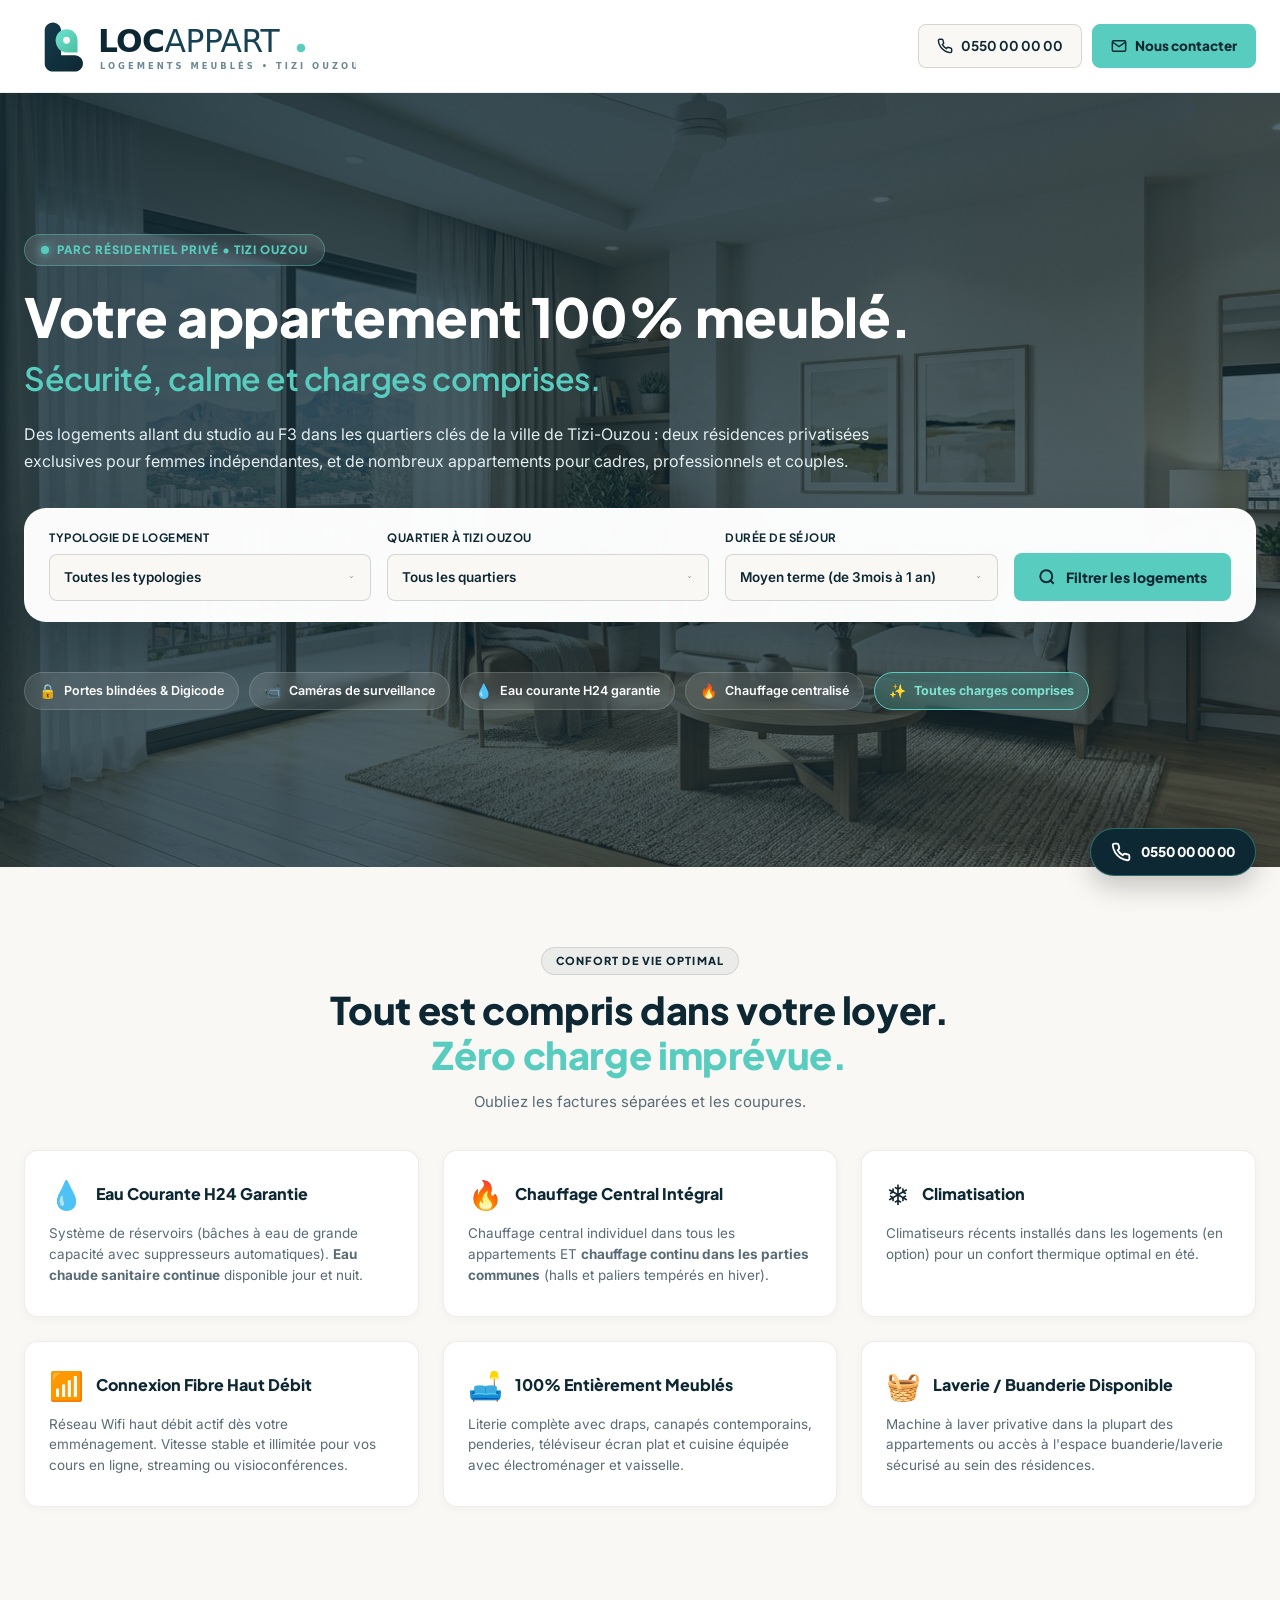
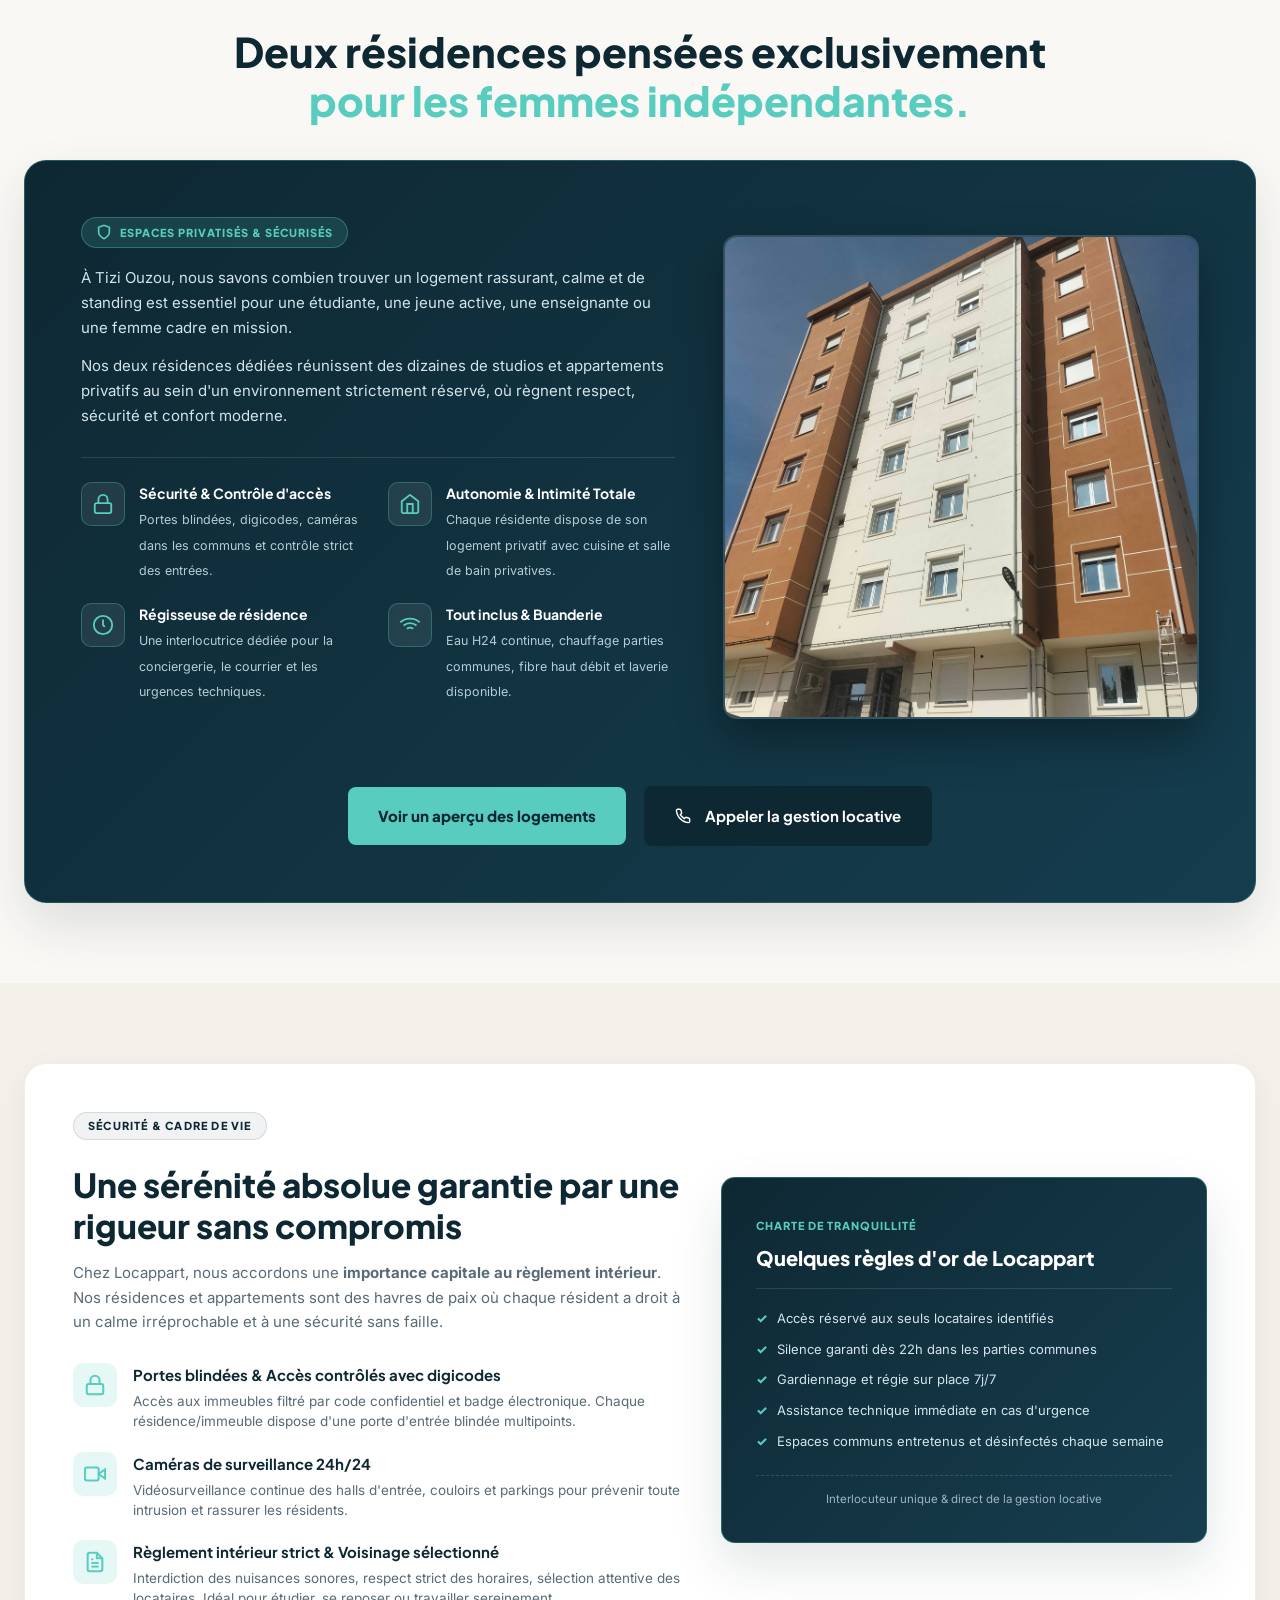
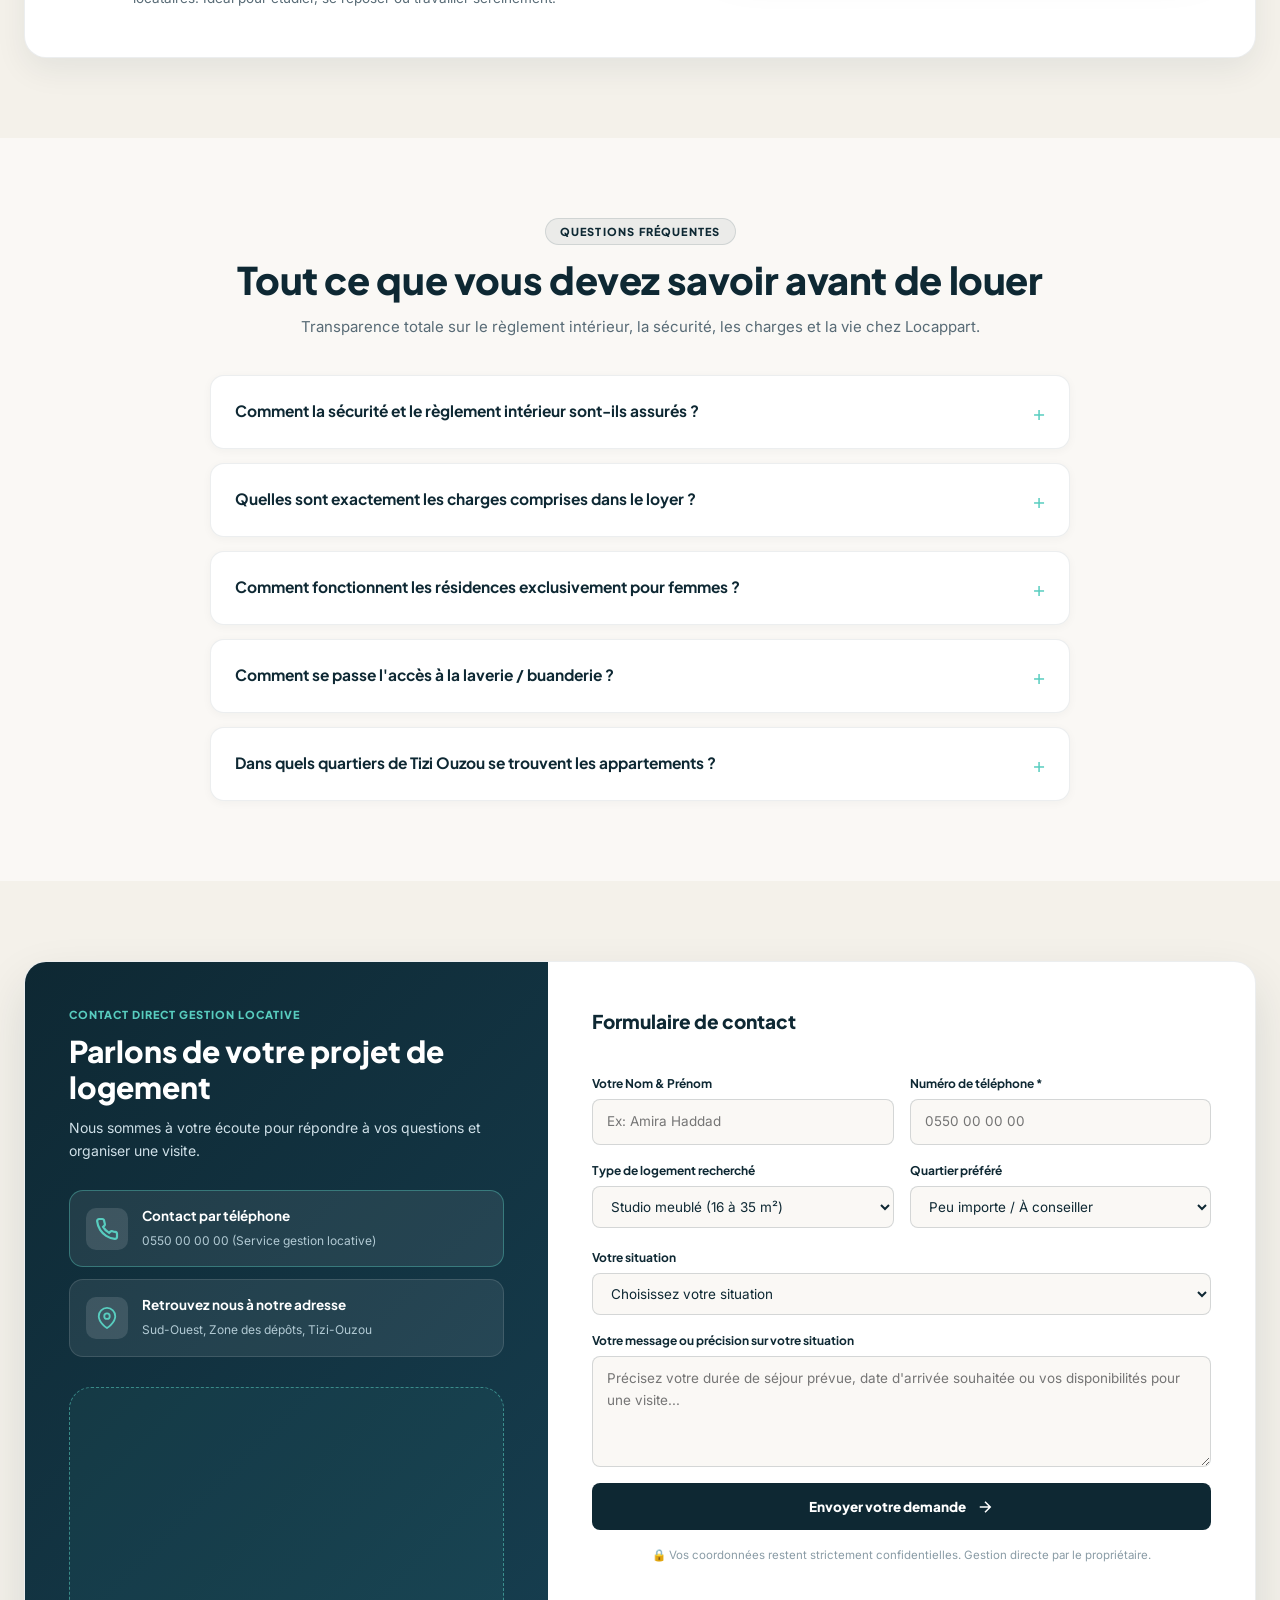
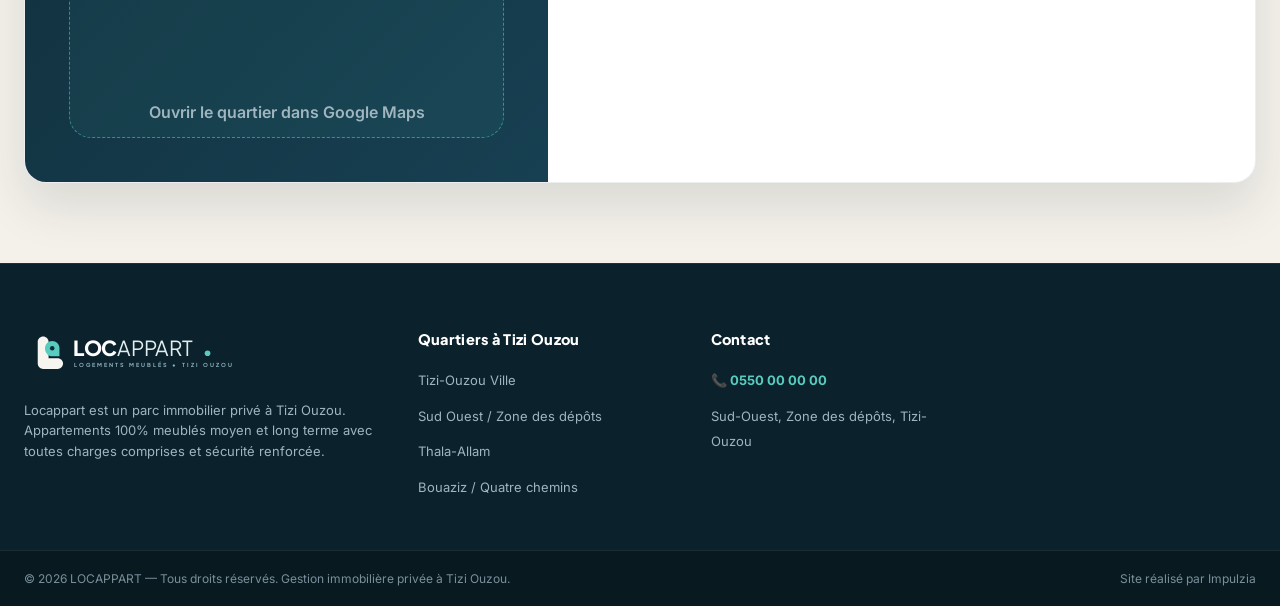
==== commit 8ddc87c4: "Suppression sections inutiles" ====
--- a/index.html
+++ b/index.html
@@ -20,10 +20,6 @@
 
   <!-- FLOATING QUICK CONTACT BAR (TEL + WHATSAPP EN AVANT) -->
   <div class="floating-contact-bar" id="floating-contact-bar">
-    <a href="https://wa.me/213550000000?text=Bonjour%20Locappart,%20je%20souhaite%20des%20renseignements%20sur%20vos%20logements%20meubl%C3%A9s" target="_blank" rel="noopener noreferrer" class="float-btn float-whatsapp" title="Échanger directement par WhatsApp">
-      <svg width="22" height="22" viewBox="0 0 24 24" fill="currentColor"><path d="M12.04 2C6.58 2 2.13 6.45 2.13 11.91C2.13 13.66 2.59 15.36 3.45 16.86L2.05 22L7.3 20.62C8.75 21.41 10.38 21.83 12.04 21.83C17.5 21.83 21.95 17.38 21.95 11.92C21.95 9.27 20.92 6.78 19.05 4.91C17.18 3.04 14.69 2 12.04 2M12.05 3.67C14.25 3.67 16.31 4.53 17.87 6.09C19.42 7.65 20.28 9.72 20.28 11.92C20.28 16.46 16.58 20.15 12.04 20.15C10.56 20.15 9.11 19.76 7.85 19L7.55 18.83L4.43 19.65L5.26 16.61L5.06 16.29C4.24 14.99 3.81 13.47 3.81 11.91C3.81 7.37 7.5 3.67 12.05 3.67M9.04 7.56C8.84 7.56 8.52 7.63 8.25 7.93C7.99 8.22 7.23 8.93 7.23 10.39C7.23 11.85 8.29 13.26 8.44 13.46C8.59 13.66 10.5 16.78 13.5 17.95C15.97 18.92 16.48 18.73 17.02 18.68C17.56 18.63 18.77 17.96 19.02 17.26C19.27 16.56 19.27 15.96 19.19 15.83C19.12 15.71 18.92 15.64 18.62 15.49C18.32 15.34 16.84 14.61 16.57 14.51C16.29 14.41 16.09 14.36 15.89 14.66C15.69 14.96 15.12 15.64 14.95 15.84C14.77 16.04 14.6 16.06 14.3 15.91C14 15.76 12.75 15.35 11.26 14.02C10.1 12.98 9.32 11.69 9.17 11.44C9.02 11.19 9.15 11.05 9.3 10.9C9.44 10.76 9.61 10.53 9.76 10.36C9.91 10.19 9.96 10.06 10.06 9.86C10.16 9.66 10.11 9.49 10.04 9.34C9.96 9.19 9.36 7.72 9.11 7.12C8.87 6.54 8.62 6.62 8.44 6.61C8.26 6.61 8.06 6.61 7.86 6.61L9.04 7.56Z"/></svg>
-      <span class="float-label">WhatsApp Direct</span>
-    </a>
     <a href="tel:+213550000000" class="float-btn float-phone" title="Appeler la gestion locative">
       <svg width="20" height="20" viewBox="0 0 24 24" fill="none" stroke="currentColor" stroke-width="2.2"><path d="M22 16.92v3a2 2 0 01-2.18 2 19.79 19.79 0 01-8.63-3.07 19.5 19.5 0 01-6-6 19.79 19.79 0 01-3.07-8.67A2 2 0 014.11 2h3a2 2 0 012 1.72 12.84 12.84 0 00.7 2.81 2 2 0 01-.45 2.11L8.09 9.91a16 16 0 006 6l1.27-1.27a2 2 0 012.11-.45 12.84 12.84 0 002.81.7A2 2 0 0122 16.92z"></path></svg>
       <span class="float-label">0550 00 00 00</span>
@@ -147,25 +143,171 @@
       </div>
     </section>
 
-    <!-- BANNIÈRE DE CONTACT RAPIDE : TÉLÉPHONE & CONTACT MIS EN AVANT -->
-    <section class="section-quick-cta">
+    <!-- SECTIONS REORDONNÉES : CONFORT, RÉSIDENCES FEMMES, SÉCURITÉ -->
+    <section class="section-all-inclusive" id="charges-comprises">
       <div class="section-container">
-        <div class="quick-cta-bar">
-          <div class="cta-bar-actions">
-            <a href="tel:+213550000000" class="btn-cta-phone">
-              <svg width="18" height="18" viewBox="0 0 24 24" fill="none" stroke="currentColor" stroke-width="2.2"><path d="M22 16.92v3a2 2 0 01-2.18 2 19.79 19.79 0 01-8.63-3.07 19.5 19.5 0 01-6-6 19.79 19.79 0 01-3.07-8.67A2 2 0 014.11 2h3a2 2 0 012 1.72 12.84 12.84 0 00.7 2.81 2 2 0 01-.45 2.11L8.09 9.91a16 16 0 006 6l1.27-1.27a2 2 0 012.11-.45 12.84 12.84 0 002.81.7A2 2 0 0122 16.92z"></path></svg>
-              <span>0550 00 00 00</span>
-            </a>
-            <a href="#contact" class="btn-cta-contact">
-              <svg width="18" height="18" viewBox="0 0 24 24" fill="none" stroke="currentColor" stroke-width="2"><path d="M4 4h16c1.1 0 2 .9 2 2v12c0 1.1-.9 2-2 2H4c-1.1 0-2-.9-2-2V6c0-1.1.9-2 2-2z"></path><polyline points="22,6 12,13 2,6"></polyline></svg>
-              <span>Formulaire de contact</span>
-            </a>
-          </div>
-        </div>
+        
+        <div class="section-heading-center">
+          <span class="section-pill">CONFORT DE VIE OPTIMAL</span>
+          <h2 class="section-title">
+            <span class="title-block inclusive-title-start">Tout est compris</span>
+            <span class="title-block inclusive-title-middle">dans votre loyer.</span>
+            <span class="title-block title-accent">Zéro charge imprévue.</span>
+          </h2>
+          <p class="section-subtitle">
+            Oubliez les factures séparées et les coupures.
+          </p>
+        </div>
+
+        <div class="inclusive-grid">
+          
+          <div class="inclusive-card">
+            <div class="inclusive-card-header">
+              <span class="inclusive-emoji">💧</span>
+              <h3 class="inclusive-name">Eau Courante H24 Garantie</h3>
+            </div>
+            <p class="inclusive-text">
+              Système de réservoirs (bâches à eau de grande capacité avec suppresseurs automatiques). <strong>Eau chaude sanitaire continue</strong> disponible jour et nuit.
+            </p>
+          </div>
+
+          <div class="inclusive-card">
+            <div class="inclusive-card-header">
+              <span class="inclusive-emoji">🔥</span>
+              <h3 class="inclusive-name">Chauffage Central Intégral</h3>
+            </div>
+            <p class="inclusive-text">
+              Chauffage central individuel dans tous les appartements ET <strong>chauffage continu dans les parties communes</strong> (halls et paliers tempérés en hiver).
+            </p>
+          </div>
+
+          <div class="inclusive-card">
+            <div class="inclusive-card-header">
+              <span class="inclusive-emoji">❄️</span>
+              <h3 class="inclusive-name">Climatisation</h3>
+            </div>
+            <p class="inclusive-text">
+              Climatiseurs récents installés dans les logements (en option) pour un confort thermique optimal en été.
+            </p>
+          </div>
+
+          <div class="inclusive-card">
+            <div class="inclusive-card-header">
+              <span class="inclusive-emoji">📶</span>
+              <h3 class="inclusive-name">Connexion Fibre Haut Débit</h3>
+            </div>
+            <p class="inclusive-text">
+              Réseau Wifi haut débit actif dès votre emménagement. Vitesse stable et illimitée pour vos cours en ligne, streaming ou visioconférences.
+            </p>
+          </div>
+
+          <div class="inclusive-card">
+            <div class="inclusive-card-header">
+              <span class="inclusive-emoji">🛋️</span>
+              <h3 class="inclusive-name">100% Entièrement Meublés</h3>
+            </div>
+            <p class="inclusive-text">
+              Literie complète avec draps, canapés contemporains, penderies, téléviseur écran plat et cuisine équipée avec électroménager et vaisselle.
+            </p>
+          </div>
+
+          <div class="inclusive-card">
+            <div class="inclusive-card-header">
+              <span class="inclusive-emoji">🧺</span>
+              <h3 class="inclusive-name">Laverie / Buanderie Disponible</h3>
+            </div>
+            <p class="inclusive-text">
+              Machine à laver privative dans la plupart des appartements ou accès à l'espace buanderie/laverie sécurisé au sein des résidences.
+            </p>
+          </div>
+
+        </div>
+
       </div>
     </section>
 
-    <!-- SECTION FOCUS SÉCURITÉ, SÉRÉNITÉ & RÈGLEMENT INTÉRIEUR -->
+    <section class="section-residence-women" id="residences-femmes">
+      <div class="section-container">
+        <h2 class="spotlight-section-title">
+          <span class="spotlight-title-line">Deux résidences pensées exclusivement</span>
+          <span class="spotlight-title-line spotlight-title-accent">pour les femmes indépendantes.</span>
+        </h2>
+
+        <div class="women-spotlight-card">
+          <div class="spotlight-content">
+            <div class="spotlight-badge spotlight-badge-text">
+              <svg width="16" height="16" viewBox="0 0 24 24" fill="none" stroke="currentColor" stroke-width="2.5"><path d="M12 22s8-4 8-10V5l-8-3-8 3v7c0 6 8 10 8 10z"></path></svg>
+              <span>ESPACES PRIVATISÉS &amp; SÉCURISÉS</span>
+            </div>
+            <p class="spotlight-text">
+              À Tizi Ouzou, nous savons combien trouver un logement rassurant, calme et de standing est essentiel pour une étudiante, une jeune active, une enseignante ou une femme cadre en mission.
+            </p>
+            <p class="spotlight-text">
+              Nos deux résidences dédiées réunissent des dizaines de studios et appartements privatifs au sein d'un environnement strictement réservé, où règnent respect, sécurité et confort moderne.
+            </p>
+
+            <div class="guarantees-grid">
+              <div class="guarantee-item">
+                <div class="guarantee-icon">
+                  <svg width="22" height="22" viewBox="0 0 24 24" fill="none" stroke="#58CDBF" stroke-width="2"><rect x="3" y="11" width="18" height="11" rx="2" ry="2"></rect><path d="M7 11V7a5 5 0 0110 0v4"></path></svg>
+                </div>
+                <div>
+                  <strong>Sécurité &amp; Contrôle d'accès</strong>
+                  <span>Portes blindées, digicodes, caméras dans les communs et contrôle strict des entrées.</span>
+                </div>
+              </div>
+
+              <div class="guarantee-item">
+                <div class="guarantee-icon">
+                  <svg width="22" height="22" viewBox="0 0 24 24" fill="none" stroke="#58CDBF" stroke-width="2"><path d="M3 9l9-7 9 7v11a2 2 0 01-2 2H5a2 2 0 01-2-2z"></path><polyline points="9 22 9 12 15 12 15 22"></polyline></svg>
+                </div>
+                <div>
+                  <strong>Autonomie &amp; Intimité Totale</strong>
+                  <span>Chaque résidente dispose de son logement privatif avec cuisine et salle de bain privatives.</span>
+                </div>
+              </div>
+
+              <div class="guarantee-item">
+                <div class="guarantee-icon">
+                  <svg width="22" height="22" viewBox="0 0 24 24" fill="none" stroke="#58CDBF" stroke-width="2"><circle cx="12" cy="12" r="10"></circle><polyline points="12 6 12 12 14 14"></polyline></svg>
+                </div>
+                <div>
+                  <strong>Régisseuse de résidence</strong>
+                  <span>Une interlocutrice dédiée pour la conciergerie, le courrier et les urgences techniques.</span>
+                </div>
+              </div>
+
+              <div class="guarantee-item">
+                <div class="guarantee-icon">
+                  <svg width="22" height="22" viewBox="0 0 24 24" fill="none" stroke="#58CDBF" stroke-width="2"><path d="M5 12.55a11 11 0 0114.08 0M1.42 9a16 16 0 0121.16 0M8.53 16.11a6 6 0 016.95 0M12 20h.01"></path></svg>
+                </div>
+                <div>
+                  <strong>Tout inclus &amp; Buanderie</strong>
+                  <span>Eau H24 continue, chauffage parties communes, fibre haut débit et laverie disponible.</span>
+                </div>
+              </div>
+            </div>
+          </div>
+
+          <div class="spotlight-visual">
+            <div class="spotlight-image-card">
+              <img src="assets/images/738335356_122189694764906431_7431007184578968364_n.jpg" alt="Façade de la Résidence sécurisée Locappart à Tizi Ouzou" class="spotlight-main-img">
+            </div>
+          </div>
+
+          <div class="spotlight-cta-row spotlight-cta-row-outside">
+          <a href="#contact" class="btn-spotlight-primary">
+            Voir un aperçu des logements
+          </a>
+          <a href="tel:+213550000000" class="btn-spotlight-secondary">
+            <svg width="16" height="16" viewBox="0 0 24 24" fill="none" stroke="currentColor" stroke-width="2.2" aria-hidden="true"><path d="M22 16.92v3a2 2 0 01-2.18 2 19.79 19.79 0 01-8.63-3.07 19.5 19.5 0 01-6-6 19.79 19.79 0 01-3.07-8.67A2 2 0 014.11 2h3a2 2 0 012 1.72 12.84 12.84 0 00.7 2.81 2 2 0 01-.45 2.11L8.09 9.91a16 16 0 006 6l1.27-1.27a2 2 0 012.11-.45 12.84 12.84 0 002.81.7A2 2 0 0122 16.92z"></path></svg>
+            Appeler la gestion locative
+          </a>
+          </div>
+        </div>
+      </div>
+    </section>
+
     <section class="section-security" id="securite">
       <div class="section-container">
         
@@ -233,281 +375,24 @@
       </div>
     </section>
 
+
+
+    <!-- BANNIÈRE DE CONTACT RAPIDE : TÉLÉPHONE & CONTACT MIS EN AVANT -->
+    
+
+    <!-- SECTION FOCUS SÉCURITÉ, SÉRÉNITÉ & RÈGLEMENT INTÉRIEUR -->
+    
+
     <!-- SECTION TOUT COMPRIS : CHARGES, EAU H24, CHAUFFAGE & INTERNET -->
-    <section class="section-all-inclusive" id="charges-comprises">
-      <div class="section-container">
-        
-        <div class="section-heading-center">
-          <span class="section-pill">CONFORT DE VIE OPTIMAL</span>
-          <h2 class="section-title">
-            <span class="title-block">Tout est compris dans votre loyer.</span>
-            <span class="title-block title-accent">Zéro charge imprévue.</span>
-          </h2>
-          <p class="section-subtitle">
-            Oubliez les factures séparées et les coupures.
-          </p>
-        </div>
-
-        <div class="inclusive-grid">
-          
-          <div class="inclusive-card">
-            <div class="inclusive-card-header">
-              <span class="inclusive-emoji">💧</span>
-              <h3 class="inclusive-name">Eau Courante H24 Garantie</h3>
-            </div>
-            <p class="inclusive-text">
-              Système de réservoirs (bâches à eau de grande capacité avec suppresseurs automatiques). <strong>Eau chaude sanitaire continue</strong> disponible jour et nuit.
-            </p>
-          </div>
-
-          <div class="inclusive-card">
-            <div class="inclusive-card-header">
-              <span class="inclusive-emoji">🔥</span>
-              <h3 class="inclusive-name">Chauffage Central Intégral</h3>
-            </div>
-            <p class="inclusive-text">
-              Chauffage central individuel dans tous les appartements ET <strong>chauffage continu dans les parties communes</strong> (halls et paliers tempérés en hiver).
-            </p>
-          </div>
-
-          <div class="inclusive-card">
-            <div class="inclusive-card-header">
-              <span class="inclusive-emoji">❄️</span>
-              <h3 class="inclusive-name">Climatisation</h3>
-            </div>
-            <p class="inclusive-text">
-              Climatiseurs récents installés dans les logements (en option) pour un confort thermique optimal en été.
-            </p>
-          </div>
-
-          <div class="inclusive-card">
-            <div class="inclusive-card-header">
-              <span class="inclusive-emoji">📶</span>
-              <h3 class="inclusive-name">Connexion Fibre Haut Débit</h3>
-            </div>
-            <p class="inclusive-text">
-              Réseau Wifi haut débit actif dès votre emménagement. Vitesse stable et illimitée pour vos cours en ligne, streaming ou visioconférences.
-            </p>
-          </div>
-
-          <div class="inclusive-card">
-            <div class="inclusive-card-header">
-              <span class="inclusive-emoji">🛋️</span>
-              <h3 class="inclusive-name">100% Entièrement Meublés</h3>
-            </div>
-            <p class="inclusive-text">
-              Literie complète avec draps, canapés contemporains, penderies, téléviseur écran plat et cuisine équipée avec électroménager et vaisselle.
-            </p>
-          </div>
-
-          <div class="inclusive-card">
-            <div class="inclusive-card-header">
-              <span class="inclusive-emoji">🧺</span>
-              <h3 class="inclusive-name">Laverie / Buanderie Disponible</h3>
-            </div>
-            <p class="inclusive-text">
-              Machine à laver privative dans la plupart des appartements ou accès à l'espace buanderie/laverie sécurisé au sein des résidences.
-            </p>
-          </div>
-
-        </div>
-
-      </div>
-    </section>
+    
 
     <!-- SECTION FOCUS : LES 2 RÉSIDENCES EXCLUSIVEMENT RÉSERVÉES AUX FEMMES -->
-    <section class="section-residence-women" id="residences-femmes">
-      <div class="section-container">
-        <h2 class="spotlight-section-title">
-          <span class="spotlight-title-line">Deux résidences pensées exclusivement</span>
-          <span class="spotlight-title-line spotlight-title-accent">pour les femmes indépendantes.</span>
-        </h2>
-
-        <div class="women-spotlight-card">
-          <div class="spotlight-content">
-            <div class="spotlight-badge spotlight-badge-text">
-              <svg width="16" height="16" viewBox="0 0 24 24" fill="none" stroke="currentColor" stroke-width="2.5"><path d="M12 22s8-4 8-10V5l-8-3-8 3v7c0 6 8 10 8 10z"></path></svg>
-              <span>ESPACES PRIVATISÉS &amp; SÉCURISÉS</span>
-            </div>
-            <p class="spotlight-text">
-              À Tizi Ouzou, nous savons combien trouver un logement rassurant, calme et de standing est essentiel pour une étudiante, une jeune active, une enseignante ou une femme cadre en mission.
-            </p>
-            <p class="spotlight-text">
-              Nos deux résidences dédiées réunissent des dizaines de studios et appartements privatifs au sein d'un environnement strictement réservé, où règnent respect, sécurité et confort moderne.
-            </p>
-
-            <div class="guarantees-grid">
-              <div class="guarantee-item">
-                <div class="guarantee-icon">
-                  <svg width="22" height="22" viewBox="0 0 24 24" fill="none" stroke="#58CDBF" stroke-width="2"><rect x="3" y="11" width="18" height="11" rx="2" ry="2"></rect><path d="M7 11V7a5 5 0 0110 0v4"></path></svg>
-                </div>
-                <div>
-                  <strong>Sécurité &amp; Contrôle d'accès</strong>
-                  <span>Portes blindées, digicodes, caméras dans les communs et contrôle strict des entrées.</span>
-                </div>
-              </div>
-
-              <div class="guarantee-item">
-                <div class="guarantee-icon">
-                  <svg width="22" height="22" viewBox="0 0 24 24" fill="none" stroke="#58CDBF" stroke-width="2"><path d="M3 9l9-7 9 7v11a2 2 0 01-2 2H5a2 2 0 01-2-2z"></path><polyline points="9 22 9 12 15 12 15 22"></polyline></svg>
-                </div>
-                <div>
-                  <strong>Autonomie &amp; Intimité Totale</strong>
-                  <span>Chaque résidente dispose de son logement privatif avec cuisine et salle de bain privatives.</span>
-                </div>
-              </div>
-
-              <div class="guarantee-item">
-                <div class="guarantee-icon">
-                  <svg width="22" height="22" viewBox="0 0 24 24" fill="none" stroke="#58CDBF" stroke-width="2"><circle cx="12" cy="12" r="10"></circle><polyline points="12 6 12 12 14 14"></polyline></svg>
-                </div>
-                <div>
-                  <strong>Régisseuse de résidence</strong>
-                  <span>Une interlocutrice dédiée pour la conciergerie, le courrier et les urgences techniques.</span>
-                </div>
-              </div>
-
-              <div class="guarantee-item">
-                <div class="guarantee-icon">
-                  <svg width="22" height="22" viewBox="0 0 24 24" fill="none" stroke="#58CDBF" stroke-width="2"><path d="M5 12.55a11 11 0 0114.08 0M1.42 9a16 16 0 0121.16 0M8.53 16.11a6 6 0 016.95 0M12 20h.01"></path></svg>
-                </div>
-                <div>
-                  <strong>Tout inclus &amp; Buanderie</strong>
-                  <span>Eau H24 continue, chauffage parties communes, fibre haut débit et laverie disponible.</span>
-                </div>
-              </div>
-            </div>
-          </div>
-
-          <div class="spotlight-visual">
-            <div class="spotlight-image-card">
-              <img src="assets/images/738335356_122189694764906431_7431007184578968364_n.jpg" alt="Façade de la Résidence sécurisée Locappart à Tizi Ouzou" class="spotlight-main-img">
-            </div>
-          </div>
-
-          <div class="spotlight-cta-row spotlight-cta-row-outside">
-          <a href="#contact" class="btn-spotlight-primary">
-            Voir un aperçu des logements
-          </a>
-          <a href="tel:+213550000000" class="btn-spotlight-secondary">
-            <svg width="16" height="16" viewBox="0 0 24 24" fill="none" stroke="currentColor" stroke-width="2.2" aria-hidden="true"><path d="M22 16.92v3a2 2 0 01-2.18 2 19.79 19.79 0 01-8.63-3.07 19.5 19.5 0 01-6-6 19.79 19.79 0 01-3.07-8.67A2 2 0 014.11 2h3a2 2 0 012 1.72 12.84 12.84 0 00.7 2.81 2 2 0 01-.45 2.11L8.09 9.91a16 16 0 006 6l1.27-1.27a2 2 0 012.11-.45 12.84 12.84 0 002.81.7A2 2 0 0122 16.92z"></path></svg>
-            Appeler la gestion locative
-          </a>
-          </div>
-        </div>
-      </div>
-    </section>
+    
 
     <!-- SECTION CATALOGUE DES LOGEMENTS supprimée à la demande -->
 
     <!-- SECTION SIMULATEUR DE SÉJOUR -->
-    <section class="section-simulator" id="simulateur">
-      <div class="section-container">
-        
-        <div class="simulator-layout">
-          
-          <div class="simulator-text">
-            <span class="section-pill">PLANIFIER VOTRE SÉJOUR</span>
-            <h2 class="simulator-title">Trouvez la formule idéale adaptée à vos besoins</h2>
-            <p class="simulator-desc">
-              Sélectionnez votre quartier préféré et votre typologie. Nous vous orientons immédiatement vers les appartements disponibles avec visite physique ou vidéo.
-            </p>
-
-            <div class="simulator-bullet-points">
-              <div class="sim-bullet">
-                <span class="bullet-check">✓</span>
-                <span>Réponse rapide par WhatsApp ou téléphone sous 24h</span>
-              </div>
-              <div class="sim-bullet">
-                <span class="bullet-check">✓</span>
-                <span>Toutes charges comprises (eau H24, chauffage, internet)</span>
-              </div>
-              <div class="sim-bullet">
-                <span class="bullet-check">✓</span>
-                <span>Réservation prioritaire pour la rentrée ou mutation</span>
-              </div>
-            </div>
-          </div>
-
-          <div class="simulator-card">
-            <form id="stay-simulator-form" class="sim-form">
-              <h3 class="sim-form-title">Simulateur de disponibilité</h3>
-              
-              <div class="sim-group">
-                <label class="sim-label">1. Quel est votre profil ?</label>
-                <div class="radio-chips-group">
-                  <label class="chip-label">
-                    <input type="radio" name="sim-profile" value="femme" checked>
-                    <span class="chip-text">Femme (Résidence dédiée)</span>
-                  </label>
-                  <label class="chip-label">
-                    <input type="radio" name="sim-profile" value="cadre">
-                    <span class="chip-text">Cadre / Professionnel</span>
-                  </label>
-                  <label class="chip-label">
-                    <input type="radio" name="sim-profile" value="couple">
-                    <span class="chip-text">Couple / Famille</span>
-                  </label>
-                </div>
-              </div>
-
-              <div class="sim-row-2">
-                <div class="sim-group">
-                  <label class="sim-label" for="sim-room-type">2. Typologie souhaitée</label>
-                  <select id="sim-room-type" class="sim-input" required>
-                    <option value="studio">Studio meublé (16 à 35 m²)</option>
-                    <option value="f1">F1 meublé (35 m²)</option>
-                    <option value="f2">F2 meublé (40 à 46 m²)</option>
-                    <option value="f3">F3 standing (50 à 80 m²)</option>
-                  </select>
-                </div>
-
-                <div class="sim-group">
-                  <label class="sim-label" for="sim-location-select">Quartier visé</label>
-                  <select id="sim-location-select" class="sim-input" required>
-                    <option value="tizi-ville">Tizi-Ouzou Ville</option>
-                    <option value="sud-ouest">Sud Ouest / Zone dépôts</option>
-                    <option value="thala-allam">Thala-Allam</option>
-                    <option value="bouaziz">Bouaziz / 4 Chemins</option>
-                  </select>
-                </div>
-              </div>
-
-              <div class="sim-row-2">
-                <div class="sim-group">
-                  <label class="sim-label" for="sim-duration-select">3. Durée estimée</label>
-                  <select id="sim-duration-select" class="sim-input" required>
-                    <option value="moyen">Moyen terme (1 à 3 mois)</option>
-                    <option value="semestre">Semestre (4 à 6 mois)</option>
-                    <option value="annuel" selected>Long terme (1 an et +)</option>
-                  </select>
-                </div>
-                <div class="sim-group">
-                  <label class="sim-label" for="sim-start-date">Date d'emménagement</label>
-                  <input type="date" id="sim-start-date" class="sim-input" required>
-                </div>
-              </div>
-
-              <div class="sim-summary-box" id="sim-summary">
-                <div class="summary-line">
-                  <span class="sum-tag">Formule recommandée :</span>
-                  <strong id="sum-result-title">Studio Privatif en Résidence Réservée Femmes</strong>
-                </div>
-                <p class="sum-sub" id="sum-result-desc">
-                  Porte blindée, digicode, caméras, charges comprises (eau chaude H24, chauffage parties communes, fibre) et buanderie.
-                </p>
-              </div>
-
-              <button type="submit" class="btn-submit-simulator">
-                <span>Vérifier les logements disponibles pour cette formule →</span>
-              </button>
-            </form>
-          </div>
-
-        </div>
-
-      </div>
-    </section>
+    
 
     <!-- SECTION FAQ INTERACTIVE -->
     <section class="section-faq" id="faq">
@@ -599,27 +484,17 @@
               <span class="contact-pill">CONTACT DIRECT GESTION LOCATIVE</span>
               <h2 class="contact-title">Parlons de votre projet de logement</h2>
               <p class="contact-desc">
-                Nous sommes à votre écoute pour organiser une visite physique ou vous envoyer des vidéos détaillées par WhatsApp.
+                Nous sommes à votre écoute pour répondre à vos questions et organiser une visite.
               </p>
             </div>
 
             <div class="contact-channels">
-              <a href="https://wa.me/213550000000?text=Bonjour%20Locappart,%20je%20souhaite%20des%20informations%20sur%20vos%20appartements%20meubl%C3%A9s" target="_blank" rel="noopener noreferrer" class="contact-channel-card whatsapp-highlight">
-                <div class="ch-icon">
-                  <svg width="26" height="26" viewBox="0 0 24 24" fill="currentColor"><path d="M12.04 2C6.58 2 2.13 6.45 2.13 11.91C2.13 13.66 2.59 15.36 3.45 16.86L2.05 22L7.3 20.62C8.75 21.41 10.38 21.83 12.04 21.83C17.5 21.83 21.95 17.38 21.95 11.92C21.95 9.27 20.92 6.78 19.05 4.91C17.18 3.04 14.69 2 12.04 2M12.05 3.67C14.25 3.67 16.31 4.53 17.87 6.09C19.42 7.65 20.28 9.72 20.28 11.92C20.28 16.46 16.58 20.15 12.04 20.15C10.56 20.15 9.11 19.76 7.85 19L7.55 18.83L4.43 19.65L5.26 16.61L5.06 16.29C4.24 14.99 3.81 13.47 3.81 11.91C3.81 7.37 7.5 3.67 12.05 3.67M9.04 7.56C8.84 7.56 8.52 7.63 8.25 7.93C7.99 8.22 7.23 8.93 7.23 10.39C7.23 11.85 8.29 13.26 8.44 13.46C8.59 13.66 10.5 16.78 13.5 17.95C15.97 18.92 16.48 18.73 17.02 18.68C17.56 18.63 18.77 17.96 19.02 17.26C19.27 16.56 19.27 15.96 19.19 15.83C19.12 15.71 18.92 15.64 18.62 15.49C18.32 15.34 16.84 14.61 16.57 14.51C16.29 14.41 16.09 14.36 15.89 14.66C15.69 14.96 15.12 15.64 14.95 15.84C14.77 16.04 14.6 16.06 14.3 15.91C14 15.76 12.75 15.35 11.26 14.02C10.1 12.98 9.32 11.69 9.17 11.44C9.02 11.19 9.15 11.05 9.3 10.9C9.44 10.76 9.61 10.53 9.76 10.36C9.91 10.19 9.96 10.06 10.06 9.86C10.16 9.66 10.11 9.49 10.04 9.34C9.96 9.19 9.36 7.72 9.11 7.12C8.87 6.54 8.62 6.62 8.44 6.61C8.26 6.61 8.06 6.61 7.86 6.61L9.04 7.56Z"/></svg>
-                </div>
-                <div>
-                  <strong>WhatsApp Direct (Conseillé)</strong>
-                  <span>Réponse rapide 7j/7 • Envoi de photos &amp; vidéos</span>
-                </div>
-              </a>
-
               <a href="tel:+213550000000" class="contact-channel-card phone-highlight">
                 <div class="ch-icon">
                   <svg width="24" height="24" viewBox="0 0 24 24" fill="none" stroke="currentColor" stroke-width="2.2"><path d="M22 16.92v3a2 2 0 01-2.18 2 19.79 19.79 0 01-8.63-3.07 19.5 19.5 0 01-6-6 19.79 19.79 0 01-3.07-8.67A2 2 0 014.11 2h3a2 2 0 012 1.72 12.84 12.84 0 00.7 2.81 2 2 0 01-.45 2.11L8.09 9.91a16 16 0 006 6l1.27-1.27a2 2 0 012.11-.45 12.84 12.84 0 002.81.7A2 2 0 0122 16.92z"></path></svg>
                 </div>
                 <div>
-                  <strong>Appel Téléphonique Direct</strong>
+                  <strong>Contact par téléphone</strong>
                   <span>0550 00 00 00 (Service gestion locative)</span>
                 </div>
               </a>
@@ -629,31 +504,35 @@
                   <svg width="22" height="22" viewBox="0 0 24 24" fill="none" stroke="currentColor" stroke-width="2"><path d="M21 10c0 7-9 13-9 13s-9-6-9-13a9 9 0 0118 0z"></path><circle cx="12" cy="10" r="3"></circle></svg>
                 </div>
                 <div>
-                  <strong>Secteurs couverts à Tizi Ouzou</strong>
-                  <span>Tizi-Ouzou Ville • Sud-Ouest • Thala-Allam • Bouaziz</span>
-                </div>
+                  <strong>Retrouvez nous à notre adresse</strong>
+                  <span>Sud-Ouest, Zone des dépôts, Tizi-Ouzou</span>
+                </div>
+              </div>
+              <div class="contact-map-placeholder contact-map-embed" aria-label="Carte Google Maps du quartier Sud-Ouest, Zone des dépôts, Tizi-Ouzou">
+                <iframe title="Google Maps — Sud-Ouest, Zone des dépôts, Tizi-Ouzou" src="https://www.google.com/maps?q=Sud-Ouest%2C%20Zone%20des%20d%C3%A9p%C3%B4ts%2C%20Tizi-Ouzou&output=embed" loading="lazy" referrerpolicy="no-referrer-when-downgrade" allowfullscreen></iframe>
+                <a class="map-open-link" href="https://share.google/UkLIlFoIid84kWwrM" target="_blank" rel="noopener noreferrer">Ouvrir le quartier dans Google Maps</a>
               </div>
             </div>
           </div>
 
           <div class="contact-form-col">
             <form id="main-contact-form" class="site-contact-form">
-              <h3 class="form-heading">Formulaire de demande d'informations ou de visite</h3>
+              <h3 class="form-heading">Formulaire de contact</h3>
               
               <div class="form-row">
                 <div class="form-field">
-                  <label for="contact-name" class="field-label">Votre nom &amp; prénom *</label>
+                  <label for="contact-name" class="field-label">Votre Nom &amp; Prénom</label>
                   <input type="text" id="contact-name" class="field-input" placeholder="Ex: Amira Haddad" required>
                 </div>
                 <div class="form-field">
-                  <label for="contact-phone" class="field-label">Numéro de téléphone / WhatsApp *</label>
+                  <label for="contact-phone" class="field-label">Numéro de téléphone *</label>
                   <input type="tel" id="contact-phone" class="field-input" placeholder="0550 00 00 00" required>
                 </div>
               </div>
 
               <div class="form-row">
                 <div class="form-field">
-                  <label for="contact-interest" class="field-label">Typologie recherchée</label>
+                  <label for="contact-interest" class="field-label">Type de logement recherché</label>
                   <select id="contact-interest" class="field-input">
                     <option value="studio">Studio meublé (16 à 35 m²)</option>
                     <option value="f1">F1 meublé (35 m²)</option>
@@ -674,13 +553,24 @@
                 </div>
               </div>
 
+              <div class="form-field situation-field">
+                <label for="contact-situation" class="field-label">Votre situation</label>
+                <select id="contact-situation" class="field-input" required>
+                  <option value="" disabled selected>Choisissez votre situation</option>
+                  <option value="Femme célibataire">Femme célibataire</option>
+                  <option value="Homme cadre">Homme cadre</option>
+                  <option value="Couple marié sans enfant">Couple marié sans enfant</option>
+                  <option value="Couple marié avec enfant">Couple marié avec enfant</option>
+                </select>
+              </div>
+
               <div class="form-field">
                 <label for="contact-message" class="field-label">Votre message ou précision sur votre situation</label>
                 <textarea id="contact-message" class="field-input field-textarea" rows="4" placeholder="Précisez votre durée de séjour prévue, date d'arrivée souhaitée ou vos disponibilités pour une visite..."></textarea>
               </div>
 
               <button type="submit" class="btn-submit-contact">
-                <span>Envoyer ma demande de renseignements</span>
+                <span>Envoyer votre demande</span>
                 <svg width="18" height="18" viewBox="0 0 24 24" fill="none" stroke="currentColor" stroke-width="2"><path d="M5 12h14M12 5l7 7-7 7"></path></svg>
               </button>
               
@@ -729,28 +619,9 @@
           </svg>
         </a>
         <p class="footer-tagline">
-          Locappart est un parc immobilier privé à Tizi Ouzou. Appartements 100% meublés moyen et long terme avec charges comprises, sécurité renforcée et respect scrupuleux du règlement intérieur.
+          Locappart est un parc immobilier privé à Tizi Ouzou. Appartements 100% meublés moyen et long terme avec toutes charges comprises et sécurité renforcée.
         </p>
-        <div class="footer-social-links">
-          <span class="social-tag">Eau H24 Garantie</span>
-          <span class="social-tag">Portes blindées</span>
-          <span class="social-tag">Digicodes</span>
-          <span class="social-tag">Caméras</span>
-        </div>
-      </div>
-
-      <div class="footer-links-col">
-        <h4 class="footer-col-title">Typologies Disponibles</h4>
-        <ul class="footer-nav-list">
-          <li><a href="#logements" onclick="filterByTag('studio')">Studios meublés (16 à 35 m²)</a></li>
-          <li><a href="#logements" onclick="filterByTag('f1')">Appartements F1 (35 m²)</a></li>
-          <li><a href="#logements" onclick="filterByTag('f2')">Appartements F2 (40 à 46 m²)</a></li>
-          <li><a href="#logements" onclick="filterByTag('f3')">Appartements F3 (50 à 80 m²)</a></li>
-          <li><a href="#residences-femmes">Résidences 100% Femmes</a></li>
-        </ul>
-      </div>
-
-      <div class="footer-links-col">
+      </div><div class="footer-links-col">
         <h4 class="footer-col-title">Quartiers à Tizi Ouzou</h4>
         <ul class="footer-nav-list">
           <li><span>Tizi-Ouzou Ville</span></li>
@@ -761,13 +632,10 @@
       </div>
 
       <div class="footer-links-col">
-        <h4 class="footer-col-title">Ligne Directe &amp; Contact</h4>
+        <h4 class="footer-col-title">Contact</h4>
         <ul class="footer-nav-list">
           <li><a href="tel:+213550000000" style="color:#58CDBF; font-weight:700;">📞 0550 00 00 00</a></li>
-          <li><a href="https://wa.me/213550000000" target="_blank" rel="noopener noreferrer" style="color:#25D366; font-weight:700;">💬 WhatsApp Direct</a></li>
-          <li><a href="#securite">Sécurité &amp; Règlement</a></li>
-          <li><a href="#charges-comprises">Pack Toutes Charges Comprises</a></li>
-          <li><a href="brand-presentation.html" class="footer-da-link">Direction Artistique (Charte)</a></li>
+          <li><span>Sud-Ouest, Zone des dépôts, Tizi-Ouzou</span></li>
         </ul>
       </div>
 
@@ -776,7 +644,7 @@
     <div class="footer-bottom-bar">
       <div class="bottom-container">
         <span>&copy; 2026 LOCAPPART — Tous droits réservés. Gestion immobilière privée à Tizi Ouzou.</span>
-        <span>Appartements 100% meublés • Eau H24 • Chauffage • Fibre • Digicodes</span>
+        <span>Site réalisé par Impulzia</span>
       </div>
     </div>
   </footer>
--- a/site.css
+++ b/site.css
@@ -2631,3 +2631,134 @@
     font-size: 14px;
   }
 }
+
+
+.inclusive-title-start,
+.inclusive-title-middle { display: inline; }
+
+/* Ajustements dédiés à la version mobile Locappart */
+@media (max-width: 768px) {
+  /* Le header mobile conserve uniquement le bouton de contact */
+  .btn-phone-header {
+    display: none !important;
+  }
+
+  .header-actions {
+    margin-left: auto;
+    gap: 0;
+  }
+
+  .btn-contact-header {
+    padding: 11px 14px;
+    font-size: 12px;
+    white-space: nowrap;
+  }
+
+  /* Les deux CTA de contact de la bannière sont redondants avec l'appel flottant */
+  .section-quick-cta {
+    display: none !important;
+  }
+
+  /* Les engagements en pastilles sont masqués uniquement sur mobile */
+  .hero-highlights-strip {
+    display: none !important;
+  }
+
+  /* Chaque filtre est présenté dans son propre encadré, sur une ligne */
+  .search-filter-card {
+    grid-template-columns: minmax(0, 1fr);
+    gap: 12px;
+    padding: 14px;
+    align-items: stretch;
+  }
+
+  .search-field {
+    min-width: 0;
+    padding: 12px;
+    border: 1px solid #DCE5E8;
+    border-radius: 10px;
+    background: #FFFFFF;
+    gap: 8px;
+  }
+
+  .search-label {
+    font-size: 11px;
+    line-height: 1.35;
+  }
+
+  .search-select {
+    min-height: 46px;
+    padding: 12px 32px 12px 12px;
+    font-size: 13px;
+  }
+
+  .search-submit-btn {
+    width: 100%;
+    min-height: 48px;
+    justify-content: center;
+  }
+
+  /* Titre des charges : trois lignes nettes sur téléphone */
+  .inclusive-title-start,
+  .inclusive-title-middle,
+  .section-all-inclusive .title-block.title-accent {
+    display: block;
+  }
+
+  .section-heading-center .section-title {
+    line-height: 1.28;
+  }
+
+  /* Carte de charte plus large : réduction des marges latérales */
+  .section-security .section-container {
+    padding-left: 10px;
+    padding-right: 10px;
+  }
+
+  .security-box {
+    padding: 18px 10px;
+    gap: 24px;
+  }
+
+  .security-card-visual {
+    width: 100%;
+    min-width: 0;
+    margin: 0;
+  }
+
+  .residence-rule-card {
+    width: 100%;
+    box-sizing: border-box;
+    padding: 24px 18px;
+  }
+}
+
+
+/* Carte Google Maps : emplacement réservé en attendant l’adresse exacte */
+.contact-map-placeholder {
+  display: flex;
+  flex-direction: column;
+  align-items: center;
+  justify-content: center;
+  gap: 10px;
+  min-height: 180px;
+  margin-top: 18px;
+  padding: 24px;
+  text-align: center;
+  border: 1px dashed rgba(88, 205, 191, 0.55);
+  border-radius: var(--radius-lg, 18px);
+  background: rgba(88, 205, 191, 0.06);
+  color: var(--color-muted, #9FB5BF);
+}
+.contact-map-placeholder strong { color: var(--color-primary, #12313B); font-family: var(--font-heading); }
+.contact-map-placeholder > span:last-child { max-width: 360px; font-size: 13px; line-height: 1.55; }
+.map-placeholder-icon { font-size: 30px; line-height: 1; color: var(--color-accent, #58CDBF); }
+.situation-field { margin-top: 4px; }
+@media (max-width: 768px) { .contact-map-placeholder { min-height: 150px; padding: 20px 16px; } }
+
+
+/* v9 — carte Google Maps de quartier */
+.contact-map-embed { display: flex; flex-direction: column; overflow: hidden; padding: 0; gap: 0; }
+.contact-map-embed iframe { display: block; width: 100%; height: 300px; min-height: 260px; border: 0; }
+.contact-map-embed .map-open-link { display: block; padding: 12px 16px; text-align: center; font-weight: 600; text-decoration: none; }
+@media (max-width: 640px) { .contact-map-embed iframe { height: 240px; min-height: 220px; } }
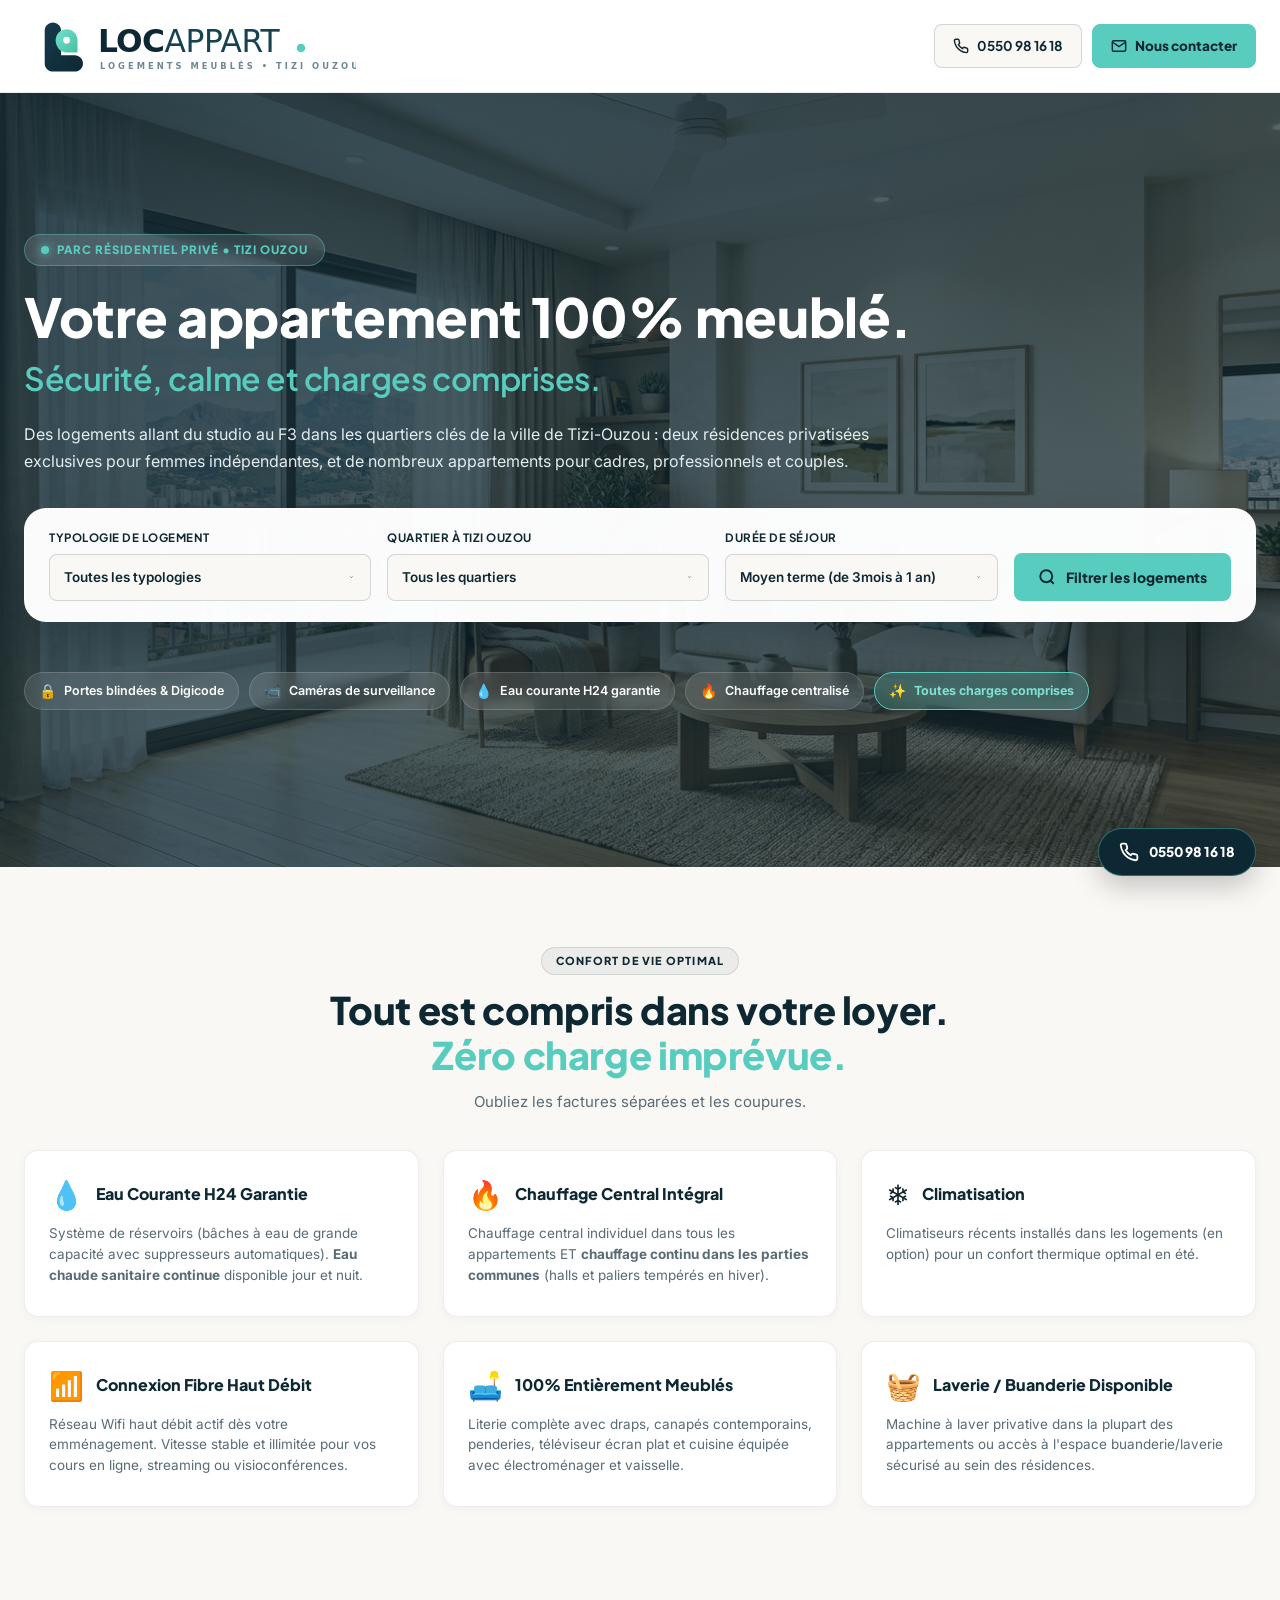
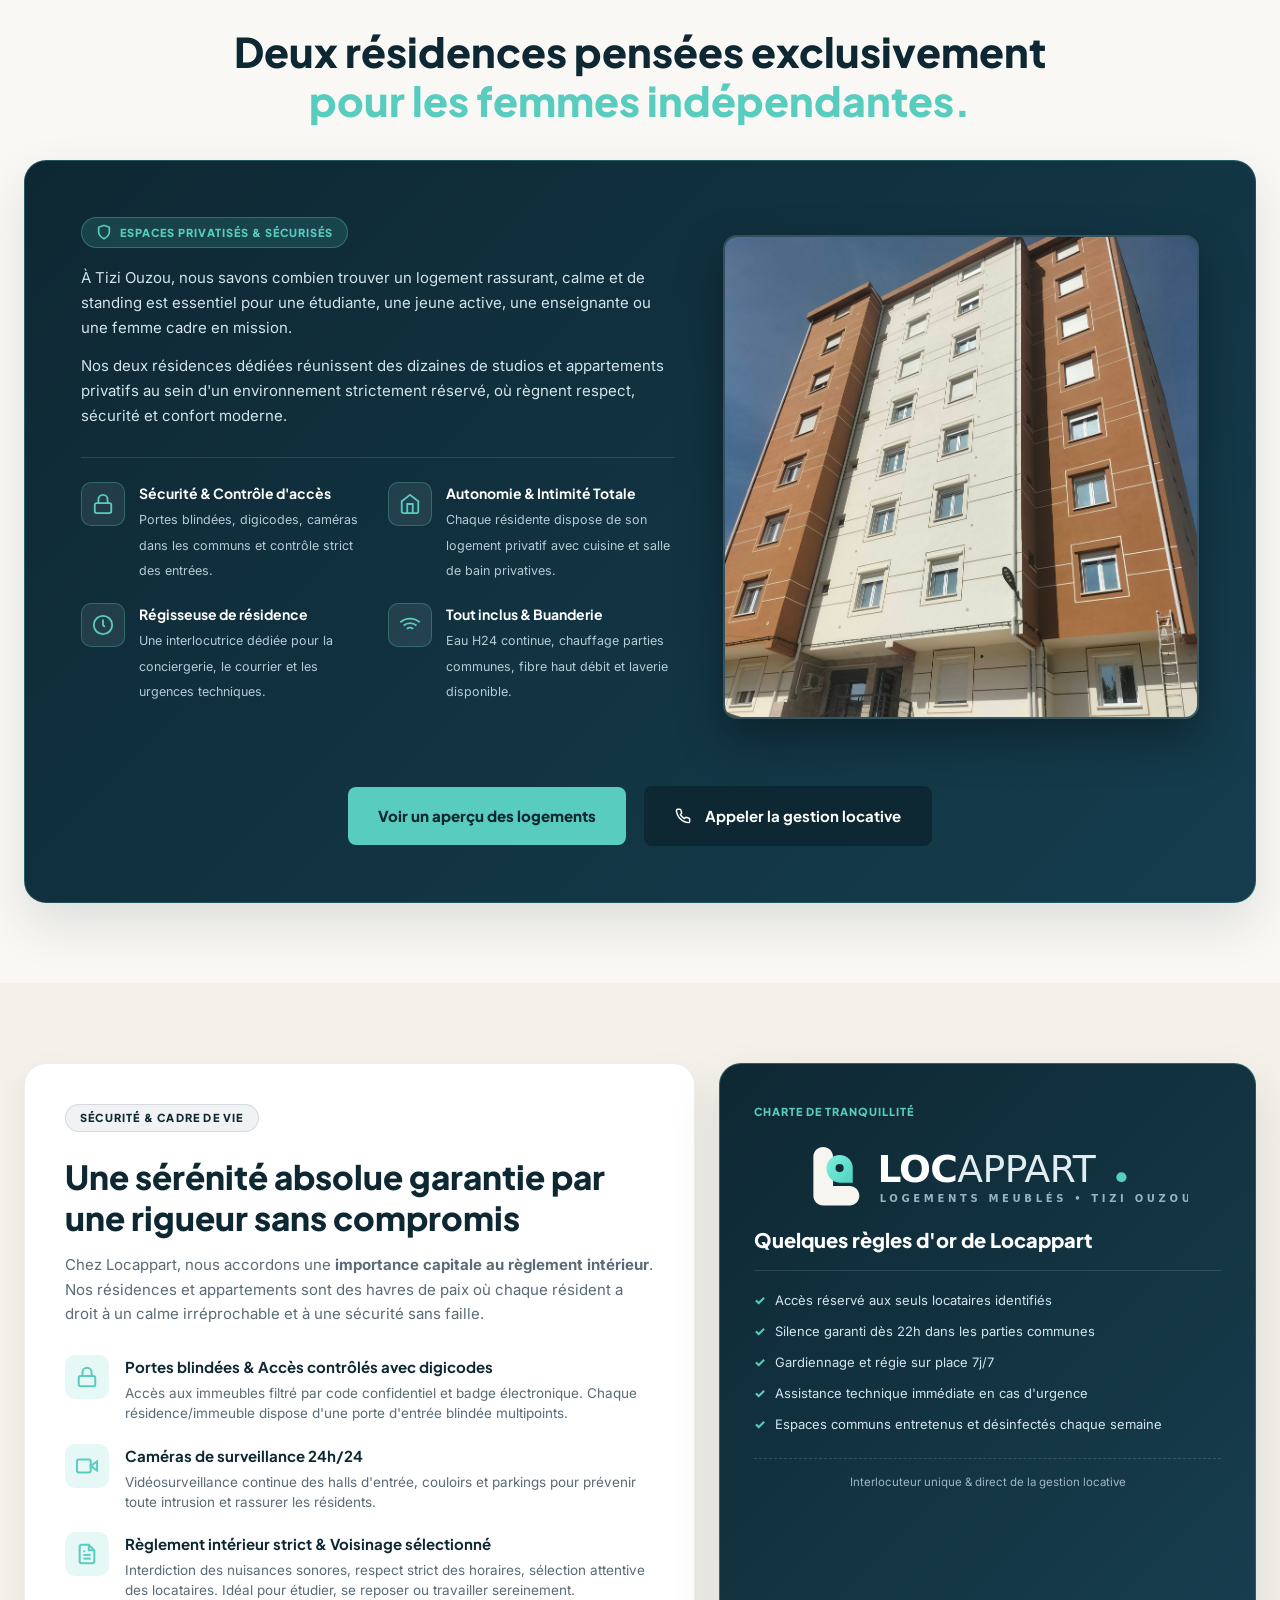
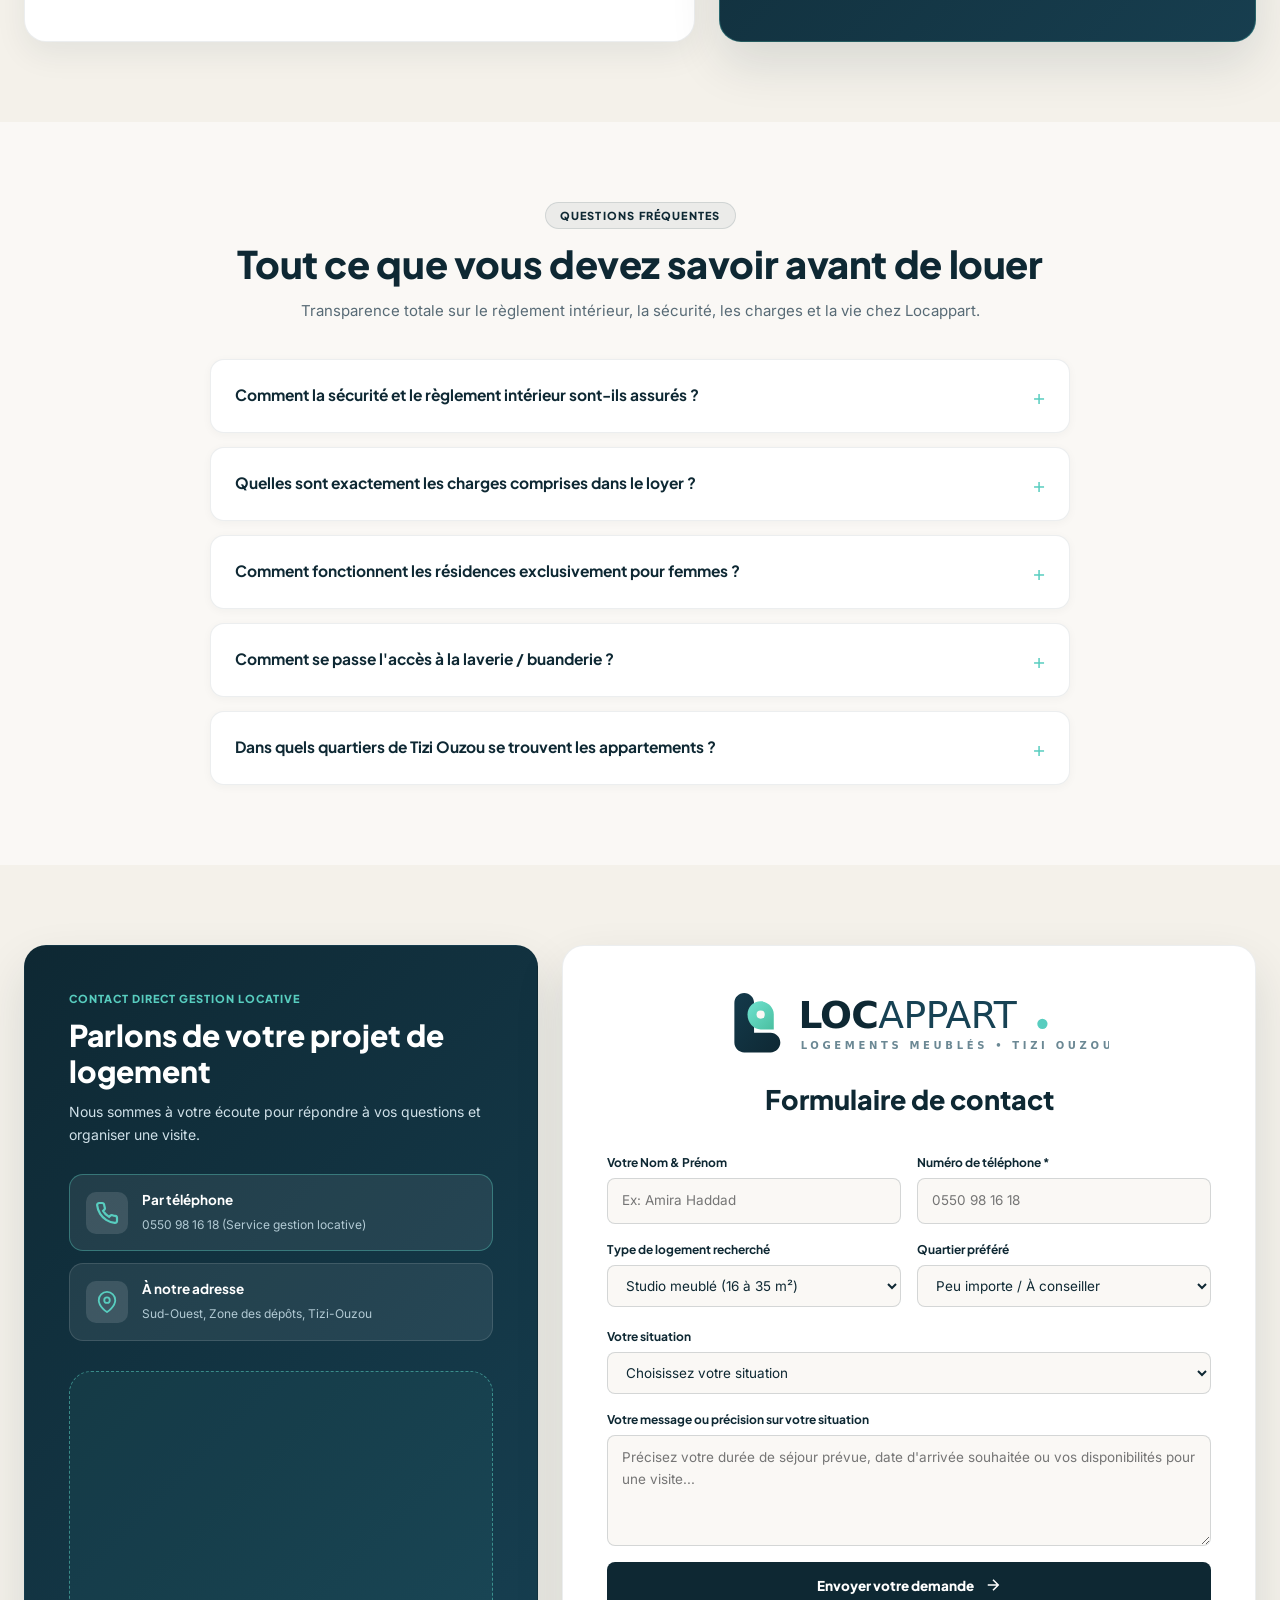
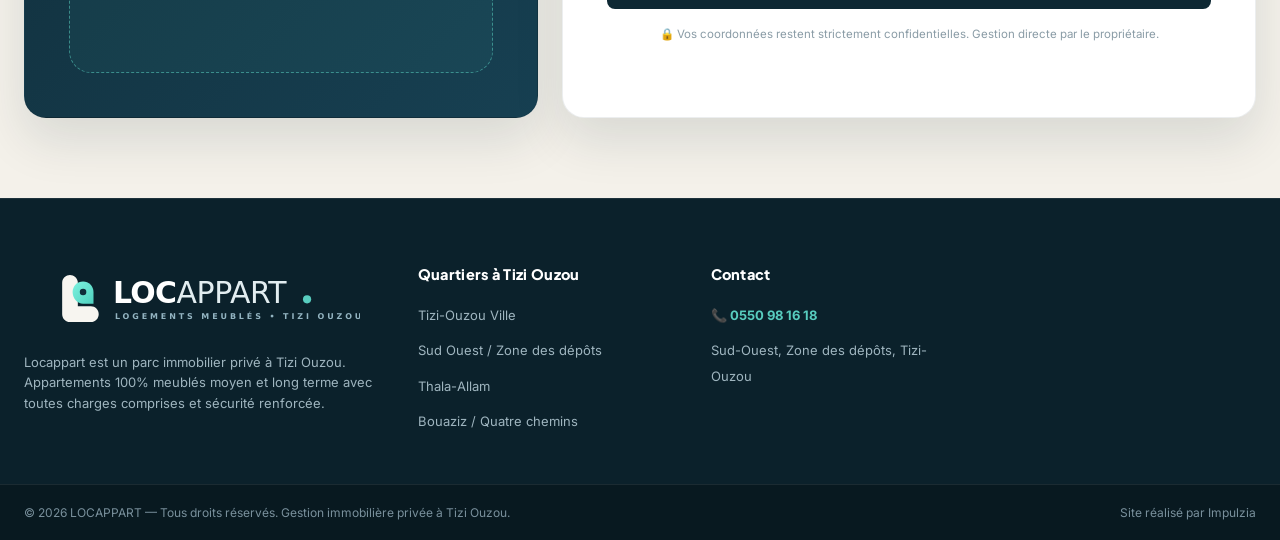
==== commit 91874cf3: "Version mobile" ====
--- a/index.html
+++ b/index.html
@@ -20,9 +20,9 @@
 
   <!-- FLOATING QUICK CONTACT BAR (TEL + WHATSAPP EN AVANT) -->
   <div class="floating-contact-bar" id="floating-contact-bar">
-    <a href="tel:+213550000000" class="float-btn float-phone" title="Appeler la gestion locative">
+    <a href="tel:+213550981618" class="float-btn float-phone" title="Appeler la gestion locative">
       <svg width="20" height="20" viewBox="0 0 24 24" fill="none" stroke="currentColor" stroke-width="2.2"><path d="M22 16.92v3a2 2 0 01-2.18 2 19.79 19.79 0 01-8.63-3.07 19.5 19.5 0 01-6-6 19.79 19.79 0 01-3.07-8.67A2 2 0 014.11 2h3a2 2 0 012 1.72 12.84 12.84 0 00.7 2.81 2 2 0 01-.45 2.11L8.09 9.91a16 16 0 006 6l1.27-1.27a2 2 0 012.11-.45 12.84 12.84 0 002.81.7A2 2 0 0122 16.92z"></path></svg>
-      <span class="float-label">0550 00 00 00</span>
+      <span class="float-label">0550 98 16 18</span>
     </a>
   </div>
 
@@ -36,9 +36,9 @@
 
       <!-- Actions Header : Appel direct + Bouton formulaire de contact -->
       <div class="header-actions">
-        <a href="tel:+213550000000" class="btn-phone-header" title="Appeler directement la gestion locative">
+        <a href="tel:+213550981618" class="btn-phone-header" title="Appeler directement la gestion locative">
           <svg width="16" height="16" viewBox="0 0 24 24" fill="none" stroke="currentColor" stroke-width="2.2"><path d="M22 16.92v3a2 2 0 01-2.18 2 19.79 19.79 0 01-8.63-3.07 19.5 19.5 0 01-6-6 19.79 19.79 0 01-3.07-8.67A2 2 0 014.11 2h3a2 2 0 012 1.72 12.84 12.84 0 00.7 2.81 2 2 0 01-.45 2.11L8.09 9.91a16 16 0 006 6l1.27-1.27a2 2 0 012.11-.45 12.84 12.84 0 002.81.7A2 2 0 0122 16.92z"></path></svg>
-          <span class="header-phone-txt">0550 00 00 00</span>
+          <span class="header-phone-txt">0550 98 16 18</span>
         </a>
         <a href="#contact" class="btn-contact-header" title="Accéder au formulaire de contact">
           <svg width="16" height="16" viewBox="0 0 24 24" fill="none" stroke="currentColor" stroke-width="2.2"><path d="M4 4h16c1.1 0 2 .9 2 2v12c0 1.1-.9 2-2 2H4c-1.1 0-2-.9-2-2V6c0-1.1.9-2 2-2z"></path><polyline points="22,6 12,13 2,6"></polyline></svg>
@@ -299,7 +299,7 @@
           <a href="#contact" class="btn-spotlight-primary">
             Voir un aperçu des logements
           </a>
-          <a href="tel:+213550000000" class="btn-spotlight-secondary">
+          <a href="tel:+213550981618" class="btn-spotlight-secondary">
             <svg width="16" height="16" viewBox="0 0 24 24" fill="none" stroke="currentColor" stroke-width="2.2" aria-hidden="true"><path d="M22 16.92v3a2 2 0 01-2.18 2 19.79 19.79 0 01-8.63-3.07 19.5 19.5 0 01-6-6 19.79 19.79 0 01-3.07-8.67A2 2 0 014.11 2h3a2 2 0 012 1.72 12.84 12.84 0 00.7 2.81 2 2 0 01-.45 2.11L8.09 9.91a16 16 0 006 6l1.27-1.27a2 2 0 012.11-.45 12.84 12.84 0 002.81.7A2 2 0 0122 16.92z"></path></svg>
             Appeler la gestion locative
           </a>
@@ -356,6 +356,9 @@
             <div class="residence-rule-card">
               <div class="rule-card-header">
                 <span class="rule-badge">CHARTE DE TRANQUILLITÉ</span>
+                <div class="rule-card-logo" aria-label="Logo Locappart">
+                  <img src="assets/logos/final/logo-horizontal-dark.svg" alt="Locappart" loading="lazy">
+                </div>
                 <h4>Quelques règles d'or de Locappart</h4>
               </div>
               <ul class="rule-list">
@@ -489,13 +492,13 @@
             </div>
 
             <div class="contact-channels">
-              <a href="tel:+213550000000" class="contact-channel-card phone-highlight">
+              <a href="tel:+213550981618" class="contact-channel-card phone-highlight">
                 <div class="ch-icon">
                   <svg width="24" height="24" viewBox="0 0 24 24" fill="none" stroke="currentColor" stroke-width="2.2"><path d="M22 16.92v3a2 2 0 01-2.18 2 19.79 19.79 0 01-8.63-3.07 19.5 19.5 0 01-6-6 19.79 19.79 0 01-3.07-8.67A2 2 0 014.11 2h3a2 2 0 012 1.72 12.84 12.84 0 00.7 2.81 2 2 0 01-.45 2.11L8.09 9.91a16 16 0 006 6l1.27-1.27a2 2 0 012.11-.45 12.84 12.84 0 002.81.7A2 2 0 0122 16.92z"></path></svg>
                 </div>
                 <div>
-                  <strong>Contact par téléphone</strong>
-                  <span>0550 00 00 00 (Service gestion locative)</span>
+                  <strong>Par téléphone</strong>
+                  <span>0550 98 16 18 (Service gestion locative)</span>
                 </div>
               </a>
 
@@ -504,21 +507,22 @@
                   <svg width="22" height="22" viewBox="0 0 24 24" fill="none" stroke="currentColor" stroke-width="2"><path d="M21 10c0 7-9 13-9 13s-9-6-9-13a9 9 0 0118 0z"></path><circle cx="12" cy="10" r="3"></circle></svg>
                 </div>
                 <div>
-                  <strong>Retrouvez nous à notre adresse</strong>
+                  <strong>À notre adresse</strong>
                   <span>Sud-Ouest, Zone des dépôts, Tizi-Ouzou</span>
                 </div>
               </div>
               <div class="contact-map-placeholder contact-map-embed" aria-label="Carte Google Maps du quartier Sud-Ouest, Zone des dépôts, Tizi-Ouzou">
                 <iframe title="Google Maps — Sud-Ouest, Zone des dépôts, Tizi-Ouzou" src="https://www.google.com/maps?q=Sud-Ouest%2C%20Zone%20des%20d%C3%A9p%C3%B4ts%2C%20Tizi-Ouzou&output=embed" loading="lazy" referrerpolicy="no-referrer-when-downgrade" allowfullscreen></iframe>
-                <a class="map-open-link" href="https://share.google/UkLIlFoIid84kWwrM" target="_blank" rel="noopener noreferrer">Ouvrir le quartier dans Google Maps</a>
               </div>
             </div>
           </div>
 
           <div class="contact-form-col">
             <form id="main-contact-form" class="site-contact-form">
+              <div class="form-heading-logo" aria-label="Logo Locappart">
+                <img src="assets/logos/final/logo-horizontal-light.svg" alt="Locappart" loading="lazy">
+              </div>
               <h3 class="form-heading">Formulaire de contact</h3>
-              
               <div class="form-row">
                 <div class="form-field">
                   <label for="contact-name" class="field-label">Votre Nom &amp; Prénom</label>
@@ -526,7 +530,7 @@
                 </div>
                 <div class="form-field">
                   <label for="contact-phone" class="field-label">Numéro de téléphone *</label>
-                  <input type="tel" id="contact-phone" class="field-input" placeholder="0550 00 00 00" required>
+                  <input type="tel" id="contact-phone" class="field-input" placeholder="0550 98 16 18" required>
                 </div>
               </div>
 
@@ -603,20 +607,7 @@
       
       <div class="footer-brand-col">
         <a href="#" class="footer-logo">
-          <!-- Logo version sombre -->
-          <svg viewBox="0 0 350 76" fill="none" width="220" height="48">
-            <g transform="translate(6, 6) scale(0.72)">
-              <path d="M22 22C22 15.3726 27.3726 10 34 10C40.6274 10 46 15.3726 46 22V58H66C72.6274 58 78 63.3726 78 70C78 76.6274 72.6274 82 66 82H34C27.3726 82 22 76.6274 22 70V22Z" fill="#F7F5F0"/>
-              <path d="M38 36C38 27.1634 45.1634 20 54 20C62.8366 20 70 27.1634 70 36V54H54C45.1634 54 38 45.9543 38 36Z" fill="#58CDBF"/>
-              <circle cx="54" cy="36" r="5" fill="#102D3A"/>
-            </g>
-            <g transform="translate(78, 0)">
-              <text x="0" y="44" font-family="'Plus Jakarta Sans', system-ui, sans-serif" font-size="33" font-weight="800" fill="#FFFFFF" letter-spacing="-0.8">LOC</text>
-              <text x="70" y="44" font-family="'Plus Jakarta Sans', system-ui, sans-serif" font-size="33" font-weight="400" fill="#E2EDF0" letter-spacing="-0.4">APPART</text>
-              <circle cx="214" cy="40" r="4.5" fill="#58CDBF"/>
-              <text x="2" y="62" font-family="'Plus Jakarta Sans', system-ui, sans-serif" font-size="8.8" font-weight="700" fill="#93B4C1" letter-spacing="3.2">LOGEMENTS MEUBLÉS • TIZI OUZOU</text>
-            </g>
-          </svg>
+          <img src="assets/logos/final/logo-horizontal-dark.svg" alt="Locappart" loading="lazy">
         </a>
         <p class="footer-tagline">
           Locappart est un parc immobilier privé à Tizi Ouzou. Appartements 100% meublés moyen et long terme avec toutes charges comprises et sécurité renforcée.
@@ -634,7 +625,7 @@
       <div class="footer-links-col">
         <h4 class="footer-col-title">Contact</h4>
         <ul class="footer-nav-list">
-          <li><a href="tel:+213550000000" style="color:#58CDBF; font-weight:700;">📞 0550 00 00 00</a></li>
+          <li><a href="tel:+213550981618" style="color:#58CDBF; font-weight:700;">📞 0550 98 16 18</a></li>
           <li><span>Sud-Ouest, Zone des dépôts, Tizi-Ouzou</span></li>
         </ul>
       </div>
--- a/site.css
+++ b/site.css
@@ -691,15 +691,58 @@
 }
 
 .security-box {
+  background: transparent;
+  border: 0;
+  box-shadow: none;
+  padding: 0;
+  display: grid;
+  grid-template-columns: 1.25fr 1fr;
+  gap: 24px;
+  align-items: stretch;
+}
+
+.security-text-col {
   background: var(--bg-card);
   border-radius: var(--radius-lg);
   border: 1px solid var(--border-light);
   box-shadow: var(--shadow-md);
-  padding: 48px;
-  display: grid;
-  grid-template-columns: 1.25fr 1fr;
-  gap: 40px;
-  align-items: center;
+  padding: 40px;
+  min-width: 0;
+}
+
+.security-card-visual {
+  min-width: 0;
+  display: flex;
+  flex-direction: column;
+  gap: 16px;
+}
+
+.security-brand-mark {
+  display: flex;
+  justify-content: center;
+  align-items: center;
+  padding: 4px 0;
+}
+
+.security-brand-mark img {
+  display: block;
+  width: min(190px, 60%);
+  max-height: 54px;
+  object-fit: contain;
+}
+
+.rule-card-logo {
+  display: flex;
+  justify-content: center;
+  align-items: center;
+  margin-top: 16px;
+}
+
+.rule-card-logo img {
+  display: block;
+  width: min(250px, 90%);
+  max-height: 76px;
+  object-fit: contain;
 }
 
 .security-title {
@@ -758,9 +801,11 @@
 .residence-rule-card {
   background: linear-gradient(135deg, #0E2833 0%, #173E4F 100%);
   color: #FFFFFF;
-  border-radius: var(--radius-md);
+  border-radius: var(--radius-lg);
   padding: 34px;
   box-shadow: var(--shadow-lg);
+  height: 100%;
+  box-sizing: border-box;
   border: 1px solid rgba(88, 205, 191, 0.3);
 }
 
@@ -1683,13 +1728,19 @@
 }
 
 .contact-card-wrapper {
-  background: var(--bg-card);
+  display: grid;
+  grid-template-columns: 1fr 1.35fr;
+  gap: 24px;
+  align-items: stretch;
+}
+
+/* Deux cartes indépendantes, avec les fonds et l’arrondi existants */
+.contact-info-col,
+.contact-form-col {
   border-radius: var(--radius-lg);
   border: 1px solid var(--border-light);
   overflow: hidden;
   box-shadow: var(--shadow-lg);
-  display: grid;
-  grid-template-columns: 1fr 1.35fr;
 }
 
 .contact-info-col {
@@ -1789,6 +1840,7 @@
 /* Colonne Formulaire */
 .contact-form-col {
   padding: 44px;
+  background: var(--bg-card);
 }
 
 .form-heading {
@@ -1797,6 +1849,21 @@
   font-weight: 800;
   color: var(--color-primary);
   margin-bottom: 22px;
+}
+
+.form-heading-logo {
+  display: flex;
+  justify-content: center;
+  align-items: center;
+  margin: -10px auto 8px;
+  width: 100%;
+}
+
+.form-heading-logo img {
+  display: block;
+  width: min(220px, 80%);
+  max-height: 62px;
+  object-fit: contain;
 }
 
 .site-contact-form {
@@ -2096,8 +2163,18 @@
 }
 
 .footer-logo {
-  display: inline-block;
-  margin-bottom: 16px;
+  display: flex;
+  justify-content: center;
+  align-items: center;
+  width: 100%;
+  margin: 0 auto 20px;
+}
+
+.footer-logo img {
+  display: block;
+  width: min(300px, 90%);
+  max-height: 82px;
+  object-fit: contain;
 }
 
 .footer-tagline {
@@ -2186,7 +2263,7 @@
   .simulator-layout,
   .contact-card-wrapper {
     grid-template-columns: 1fr;
-    padding: 34px;
+    gap: 20px;
   }
 
   .properties-grid,
@@ -2716,14 +2793,23 @@
   }
 
   .security-box {
-    padding: 18px 10px;
-    gap: 24px;
+    padding: 0;
+    gap: 18px;
+  }
+
+  .security-text-col {
+    padding: 24px 18px;
+    border-radius: var(--radius-lg);
   }
 
   .security-card-visual {
     width: 100%;
     min-width: 0;
     margin: 0;
+  }
+
+  .security-brand-mark img {
+    width: min(170px, 55%);
   }
 
   .residence-rule-card {
@@ -2762,3 +2848,92 @@
 .contact-map-embed iframe { display: block; width: 100%; height: 300px; min-height: 260px; border: 0; }
 .contact-map-embed .map-open-link { display: block; padding: 12px 16px; text-align: center; font-weight: 600; text-decoration: none; }
 @media (max-width: 640px) { .contact-map-embed iframe { height: 240px; min-height: 220px; } }
+
+
+/* v12 — Titre du formulaire de contact plus lisible et centré */
+.contact-form-col .form-heading {
+  font-size: clamp(25px, 2.1vw, 30px);
+  line-height: 1.2;
+  text-align: center;
+  margin-top: 0;
+  margin-bottom: 26px;
+}
+@media (max-width: 768px) {
+  .contact-form-col .form-heading {
+    font-size: 25px;
+    margin-bottom: 22px;
+  }
+}
+
+
+/* Logo placements refined in v14 */
+.footer-brand-col {
+  text-align: center;
+}
+.footer-brand-col .footer-tagline {
+  text-align: left;
+}
+@media (max-width: 768px) {
+  .rule-card-logo img { width: min(230px, 92%); }
+  .form-heading-logo img { width: min(200px, 78%); }
+  .footer-logo img { width: min(270px, 88%); }
+}
+
+
+/* v15 — Logos agrandis et replacés */
+.rule-card-logo {
+  margin: 8px auto 6px;
+  width: 100%;
+}
+.rule-card-logo img {
+  width: min(400px, 90%);
+  max-height: none;
+  height: auto;
+  object-fit: contain;
+}
+.rule-card-header h4 {
+  margin-top: 0;
+}
+.form-heading-logo {
+  margin: -12px auto 2px;
+  width: 100%;
+}
+.form-heading-logo img {
+  width: min(400px, 90%);
+  max-height: none;
+  height: auto;
+  object-fit: contain;
+}
+.contact-form-col .form-heading {
+  margin-top: 0;
+  margin-bottom: 22px;
+}
+.footer-logo img {
+  width: min(340px, 90%);
+  max-height: none;
+  height: auto;
+  object-fit: contain;
+}
+@media (max-width: 768px) {
+  .rule-card-logo img, .form-heading-logo img { width: min(400px, 90%); }
+  .footer-logo img { width: min(340px, 90%); }
+}
+
+/* v16 — Marges mobiles harmonisées avec le bloc CONTACT DIRECT GESTION LOCATIVE */
+@media (max-width: 768px) {
+  /* Espaces privatisés : réduire le padding intérieur trop important */
+  .women-spotlight-card {
+    padding: 28px 20px;
+  }
+
+  /* Sécurité et charte : retrouver des marges intérieures homogènes */
+  .section-security .section-container {
+    padding-left: 24px;
+    padding-right: 24px;
+  }
+
+  .security-text-col,
+  .residence-rule-card {
+    padding: 28px 20px;
+  }
+}
